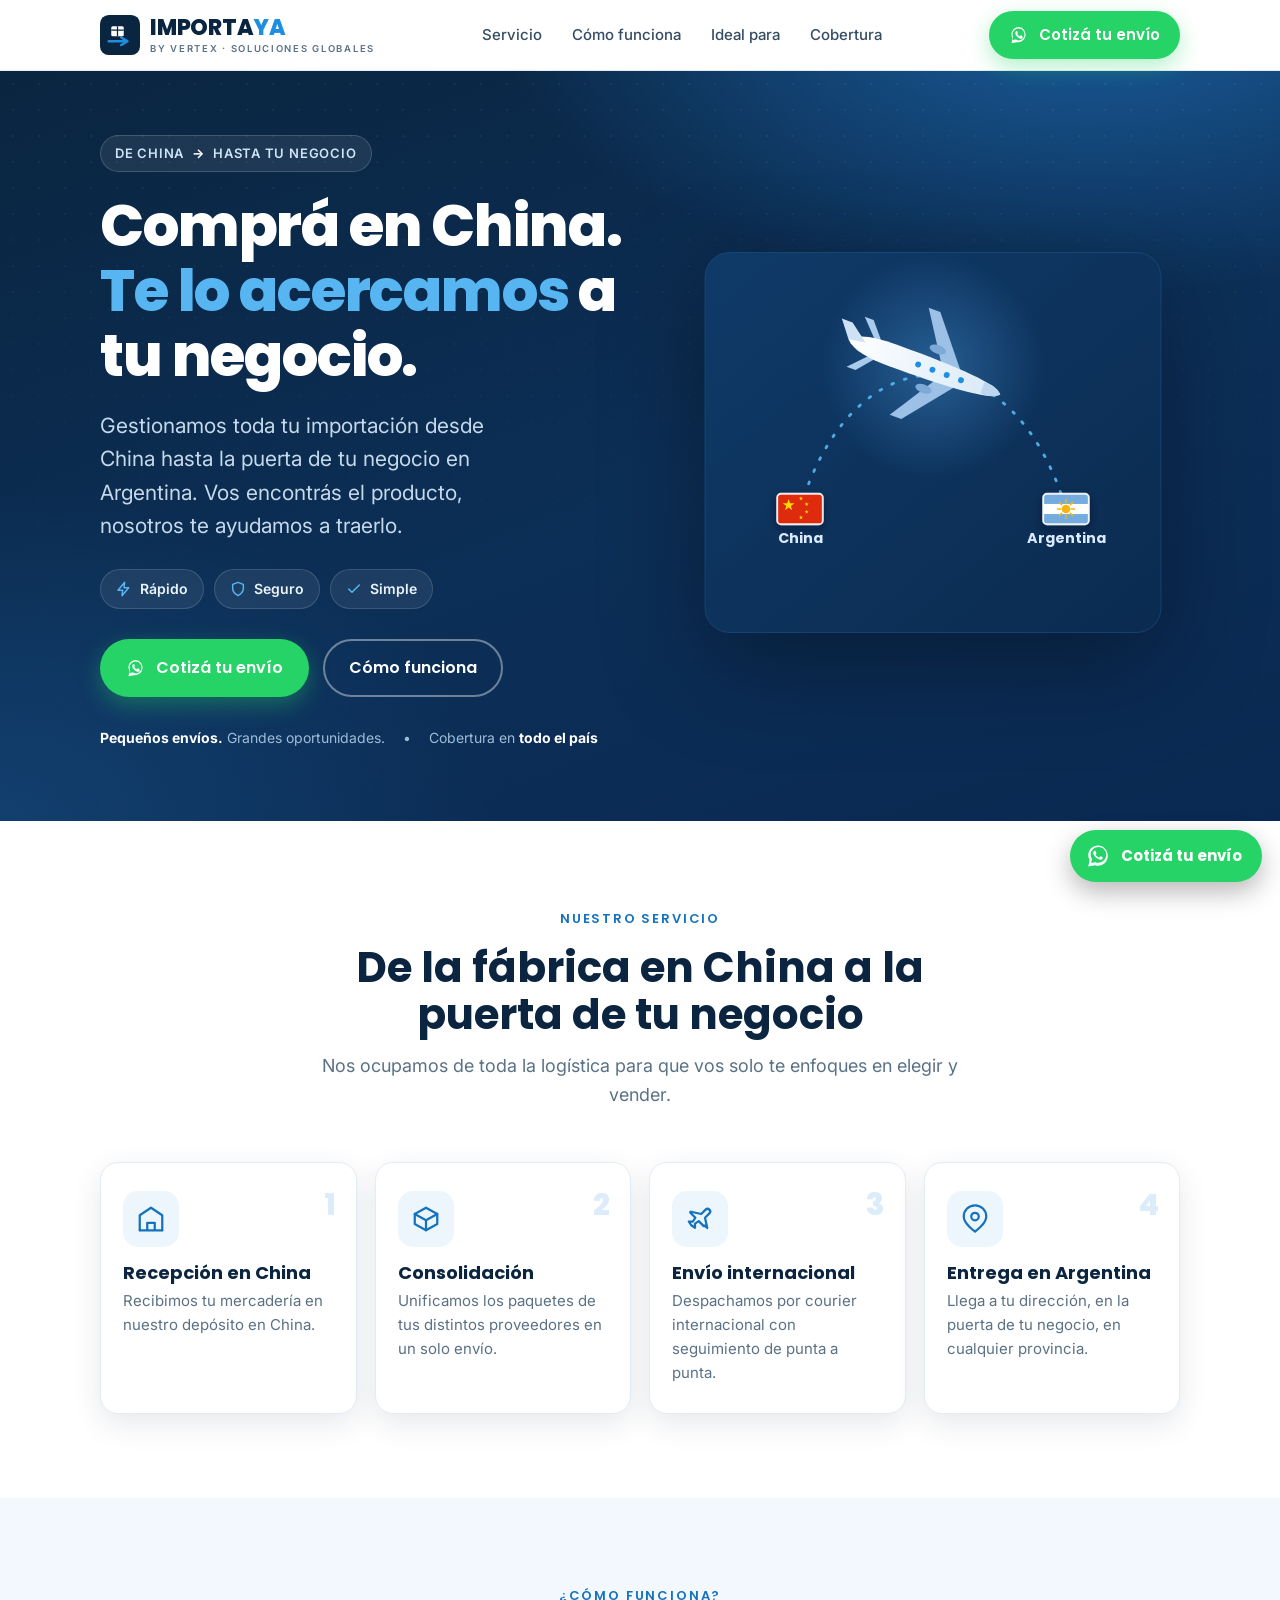
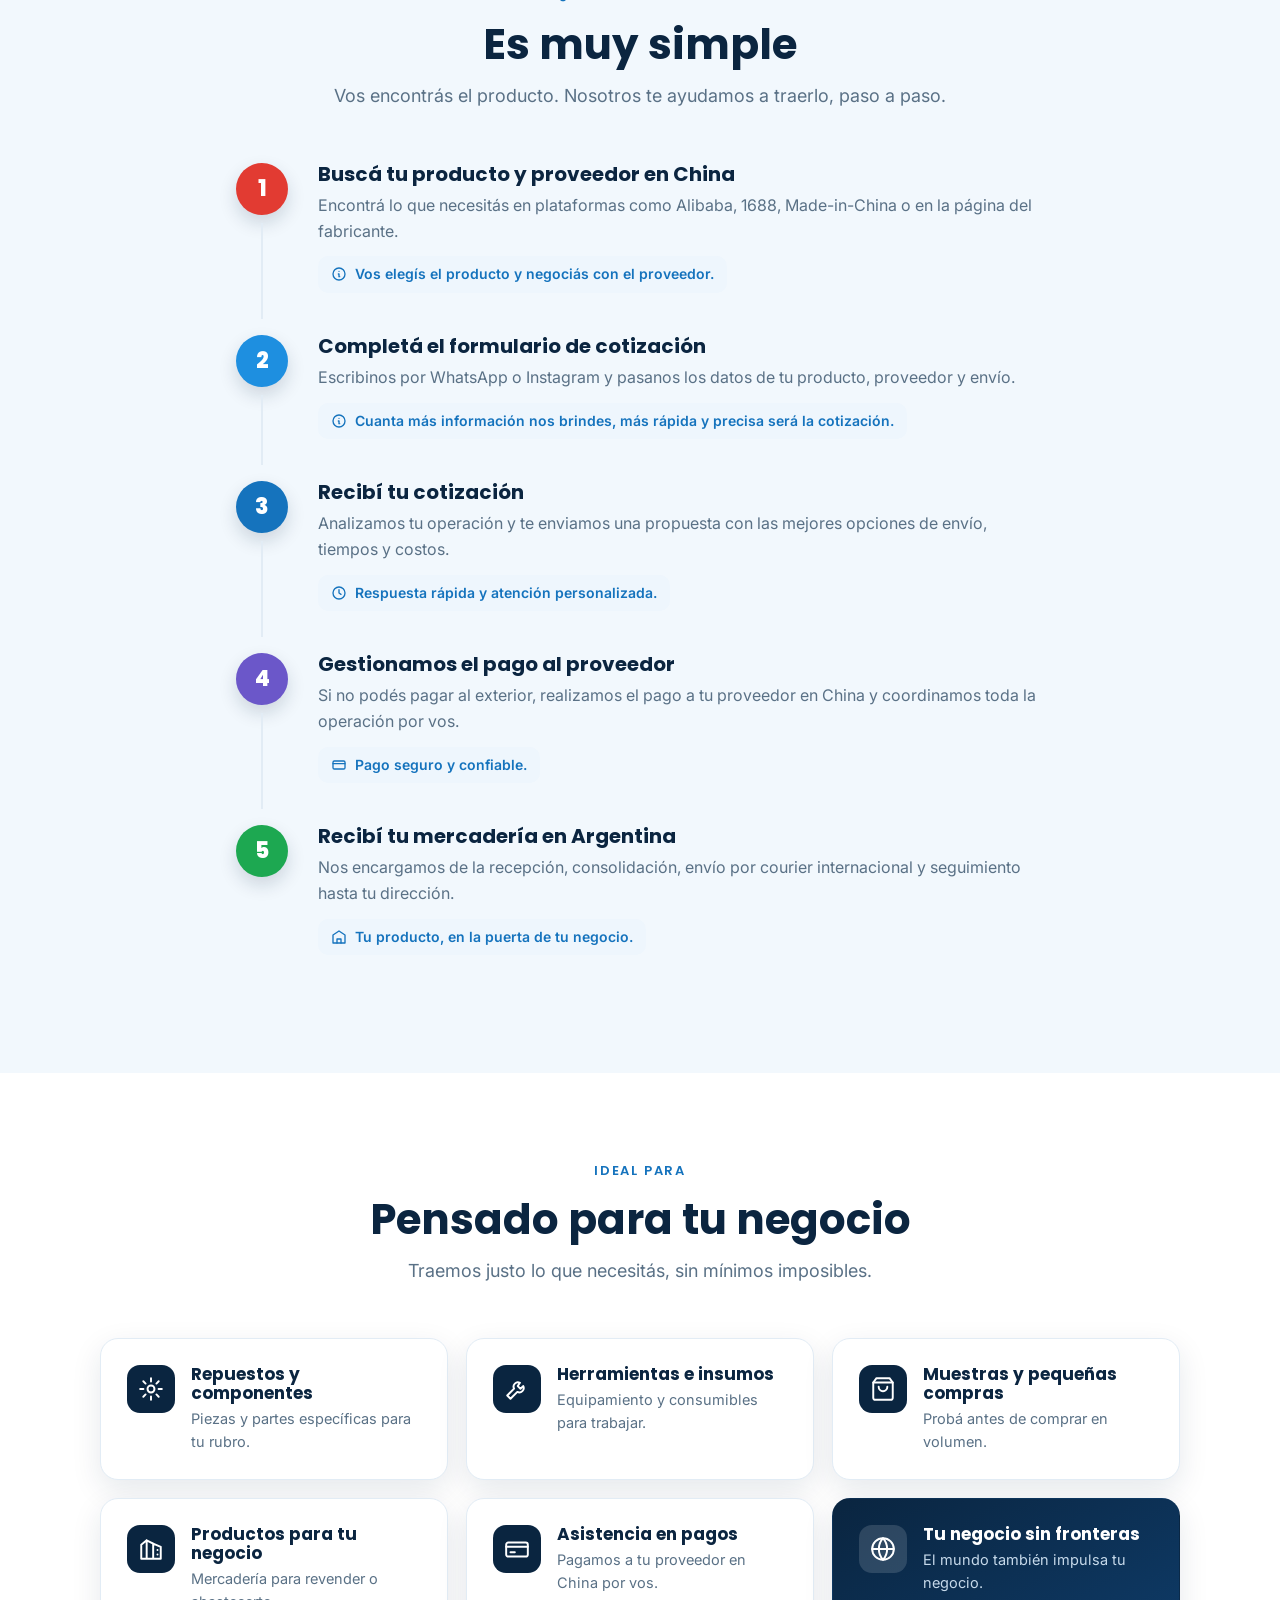
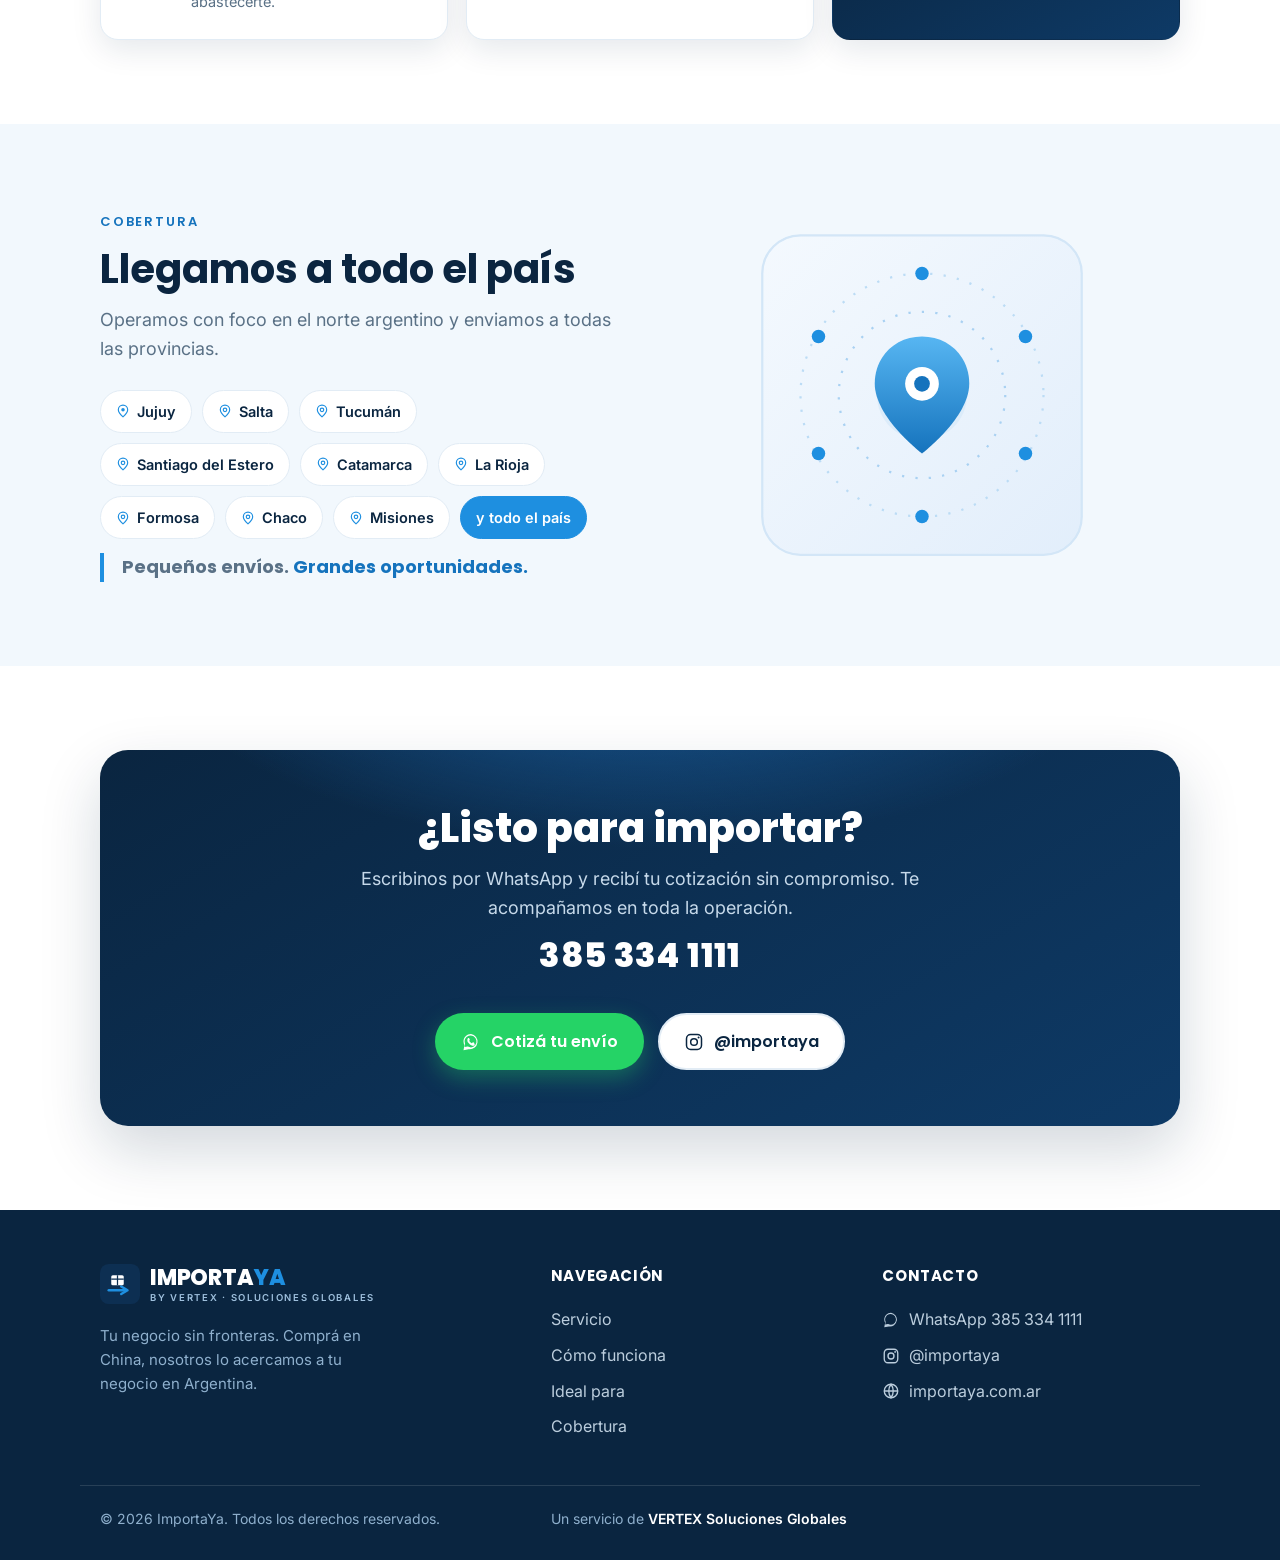
==== index.html @ 871e18c2 "redesign: nueva ilustración del hero (avión + ruta + banderas China/Argentina) Reemplaza los paquete" ====
<!DOCTYPE html>
<html lang="es">
<head>
  <meta charset="UTF-8">
  <meta name="viewport" content="width=device-width, initial-scale=1.0">
  <title>ImportaYa by Vertex — Comprá en China, te lo acercamos a tu negocio</title>
  <meta name="description" content="Importá desde China a Argentina de forma rápida, segura y simple. Recepción, consolidación, envío por courier y entrega en tu puerta. Cotizá tu envío por WhatsApp: 385 334 1111.">
  <meta name="theme-color" content="#0a2540">
  <link rel="canonical" href="https://importaya.com.ar/">

  <meta property="og:type" content="website">
  <meta property="og:title" content="ImportaYa by Vertex — Tu negocio sin fronteras">
  <meta property="og:description" content="Comprá en China, nosotros lo acercamos a tu negocio en Argentina. Rápido, seguro y simple.">
  <meta property="og:url" content="https://importaya.com.ar/">
  <meta property="og:image" content="https://importaya.com.ar/assets/og.svg">
  <meta property="og:locale" content="es_AR">
  <meta name="twitter:card" content="summary_large_image">

  <link rel="icon" type="image/svg+xml" href="assets/favicon.svg">
  <link rel="preconnect" href="https://fonts.googleapis.com">
  <link rel="preconnect" href="https://fonts.gstatic.com" crossorigin>
  <link href="https://fonts.googleapis.com/css2?family=Inter:wght@400;500;600;700&family=Poppins:wght@600;700;800&display=swap" rel="stylesheet">
  <link rel="stylesheet" href="styles.css">
</head>
<body>

  <!-- ===================== HEADER ===================== -->
  <header class="header">
    <div class="container">
      <a class="logo" href="#top" aria-label="ImportaYa por Vertex — inicio">
        <svg class="logo-mark" viewBox="0 0 64 64" aria-hidden="true">
          <rect width="64" height="64" rx="14" fill="#0a2540"/>
          <path d="M14 42 L40 42" stroke="#1e8fe0" stroke-width="4" stroke-linecap="round"/>
          <path d="M34 36 L44 42 L34 48" fill="none" stroke="#1e8fe0" stroke-width="4" stroke-linecap="round" stroke-linejoin="round"/>
          <rect x="18" y="18" width="20" height="16" rx="2.5" fill="#fff"/>
          <path d="M18 24 H38 M28 18 V34" stroke="#0a2540" stroke-width="2"/>
        </svg>
        <span class="logo-text">
          <span class="logo-word"><span class="lw-b">IMPORTA</span><span class="lw-y">YA</span></span>
          <span class="logo-sub">by Vertex · Soluciones Globales</span>
        </span>
      </a>
      <nav class="nav" aria-label="Navegación principal">
        <a href="#servicio">Servicio</a>
        <a href="#como-funciona">Cómo funciona</a>
        <a href="#ideal">Ideal para</a>
        <a href="#cobertura">Cobertura</a>
      </nav>
      <a class="btn btn--wa" href="https://wa.me/5493853341111" target="_blank" rel="noopener">
        <svg viewBox="0 0 32 32" fill="currentColor" aria-hidden="true"><path d="M16 3C9.4 3 4 8.4 4 15c0 2.1.6 4.1 1.6 5.9L4 29l8.2-1.6A12 12 0 1 0 16 3Zm0 21.6c-1.8 0-3.5-.5-5-1.3l-.4-.2-4.9 1 .9-4.8-.2-.4A9.6 9.6 0 1 1 16 24.6Zm5.3-7.2c-.3-.1-1.7-.8-2-.9-.3-.1-.5-.1-.6.1l-.9 1.1c-.2.2-.3.2-.6.1-1.7-.8-2.8-1.5-3.9-3.4-.3-.5.3-.5.8-1.5.1-.2 0-.4 0-.5l-.9-2.2c-.2-.6-.5-.5-.6-.5h-.6c-.2 0-.5.1-.8.4-1 1-1 2.4-1 3.8.1 1.4 1.1 2.8 1.2 3 .1.2 2 3.1 4.9 4.4 2.9 1.2 2.9.8 3.5.8.5-.1 1.7-.7 1.9-1.4.2-.7.2-1.2.2-1.4-.1-.1-.3-.2-.6-.3Z"/></svg>
        <span class="btn-label">Cotizá tu envío</span>
      </a>
    </div>
  </header>

  <main id="top">

    <!-- ===================== HERO ===================== -->
    <section class="hero on-dark">
      <div class="container">
        <div class="hero-copy">
          <span class="hero-badge">De China <b>→</b> hasta tu negocio</span>
          <h1>Comprá en China.<br><span class="accent">Te lo acercamos</span> a tu negocio.</h1>
          <p class="hero-sub">Gestionamos toda tu importación desde China hasta la puerta de tu negocio en Argentina. Vos encontrás el producto, nosotros te ayudamos a traerlo.</p>
          <div class="hero-pills">
            <span class="pill"><svg viewBox="0 0 24 24" fill="none" stroke="currentColor" stroke-width="2.2" stroke-linecap="round" stroke-linejoin="round"><path d="M13 2 3 14h7l-1 8 10-12h-7z"/></svg> Rápido</span>
            <span class="pill"><svg viewBox="0 0 24 24" fill="none" stroke="currentColor" stroke-width="2.2" stroke-linecap="round" stroke-linejoin="round"><path d="M12 2 4 5v6c0 5 3.4 8.5 8 11 4.6-2.5 8-6 8-11V5z"/></svg> Seguro</span>
            <span class="pill"><svg viewBox="0 0 24 24" fill="none" stroke="currentColor" stroke-width="2.2" stroke-linecap="round" stroke-linejoin="round"><path d="M20 6 9 17l-5-5"/></svg> Simple</span>
          </div>
          <div class="hero-cta">
            <a class="btn btn--wa" href="https://wa.me/5493853341111" target="_blank" rel="noopener">
              <svg viewBox="0 0 32 32" fill="currentColor" aria-hidden="true"><path d="M16 3C9.4 3 4 8.4 4 15c0 2.1.6 4.1 1.6 5.9L4 29l8.2-1.6A12 12 0 1 0 16 3Zm0 21.6c-1.8 0-3.5-.5-5-1.3l-.4-.2-4.9 1 .9-4.8-.2-.4A9.6 9.6 0 1 1 16 24.6Zm5.3-7.2c-.3-.1-1.7-.8-2-.9-.3-.1-.5-.1-.6.1l-.9 1.1c-.2.2-.3.2-.6.1-1.7-.8-2.8-1.5-3.9-3.4-.3-.5.3-.5.8-1.5.1-.2 0-.4 0-.5l-.9-2.2c-.2-.6-.5-.5-.6-.5h-.6c-.2 0-.5.1-.8.4-1 1-1 2.4-1 3.8.1 1.4 1.1 2.8 1.2 3 .1.2 2 3.1 4.9 4.4 2.9 1.2 2.9.8 3.5.8.5-.1 1.7-.7 1.9-1.4.2-.7.2-1.2.2-1.4-.1-.1-.3-.2-.6-.3Z"/></svg>
              Cotizá tu envío
            </a>
            <a class="btn btn--ghost" href="#como-funciona">Cómo funciona</a>
          </div>
          <div class="hero-trust">
            <span><b>Pequeños envíos.</b> Grandes oportunidades.</span>
            <span aria-hidden="true">•</span>
            <span>Cobertura en <b>todo el país</b></span>
          </div>
        </div>

        <!-- Hero illustration -->
        <div class="hero-art" aria-hidden="true">
          <svg viewBox="0 0 520 460" xmlns="http://www.w3.org/2000/svg">
            <defs>
              <linearGradient id="panel" x1="0" y1="0" x2="1" y2="1">
                <stop offset="0" stop-color="#0f3a68"/><stop offset="1" stop-color="#0b2b50"/>
              </linearGradient>
              <linearGradient id="plane" x1="0" y1="0" x2="1" y2="0">
                <stop offset="0" stop-color="#ffffff"/><stop offset="1" stop-color="#d7e8f7"/>
              </linearGradient>
              <radialGradient id="glow" cx="50%" cy="50%" r="50%">
                <stop offset="0" stop-color="#3f88c9" stop-opacity=".5"/>
                <stop offset="1" stop-color="#3f88c9" stop-opacity="0"/>
              </radialGradient>
              <filter id="ds" x="-40%" y="-40%" width="180%" height="180%">
                <feDropShadow dx="0" dy="4" stdDeviation="5" flood-color="#04162c" flood-opacity="0.5"/>
              </filter>
              <path id="star" d="M0,-1 L0.225,-0.309 L0.951,-0.309 L0.363,0.118 L0.588,0.809 L0,0.382 L-0.588,0.809 L-0.363,0.118 L-0.951,-0.309 L-0.225,-0.309 Z"/>
            </defs>
            <rect x="20" y="30" width="480" height="400" rx="26" fill="url(#panel)" stroke="#1c568e" stroke-opacity=".6"/>
            <!-- soft glow behind plane -->
            <circle cx="260" cy="150" r="118" fill="url(#glow)"/>
            <!-- route arc -->
            <path d="M120 300 C 176 112, 344 112, 400 300" fill="none" stroke="#57b6f2" stroke-width="3" stroke-dasharray="2 12" stroke-linecap="round" opacity=".9"/>
            <!-- plane (top view airliner) -->
            <g transform="translate(250 150) rotate(20)">
              <!-- main wings (swept back) -->
              <path d="M20 -4 L -16 -60 L -3 -60 L 44 -2 Z" fill="#9cc0e6"/>
              <path d="M20 4 L -16 60 L -3 60 L 44 2 Z" fill="#9cc0e6"/>
              <!-- horizontal stabilizers -->
              <path d="M-52 -3 L -76 -28 L -66 -28 L -44 -2 Z" fill="#a9cbec"/>
              <path d="M-52 3 L -76 28 L -66 28 L -44 2 Z" fill="#a9cbec"/>
              <!-- engines -->
              <ellipse cx="8" cy="-22" rx="9" ry="4.6" fill="#7ea9d6"/>
              <ellipse cx="8" cy="22" rx="9" ry="4.6" fill="#7ea9d6"/>
              <!-- fuselage -->
              <path d="M86 0 C 78 -9, 40 -12, -34 -12 C -58 -12, -76 -9, -84 0 C -76 9, -58 12, -34 12 C 40 12, 78 9, 86 0 Z" fill="url(#plane)"/>
              <!-- vertical tail fin -->
              <path d="M-84 0 L -98 -18 L -86 -18 L -66 -3 Z" fill="#cfe2f4"/>
              <!-- cockpit -->
              <path d="M86 0 C 80 -6, 72 -7, 66 -6 L 66 6 C 72 7, 80 6, 86 0 Z" fill="#bcd6ef"/>
              <!-- windows -->
              <circle cx="42" cy="0" r="3.1" fill="#1e8fe0"/>
              <circle cx="26" cy="0" r="3.1" fill="#1e8fe0"/>
              <circle cx="10" cy="0" r="3.1" fill="#1e8fe0"/>
              <circle cx="-6" cy="0" r="3.1" fill="#1e8fe0"/>
            </g>
            <!-- origin: China flag -->
            <g transform="translate(96 284)" filter="url(#ds)">
              <rect width="48" height="32" rx="4" fill="#de2910"/>
              <g fill="#ffde00">
                <use href="#star" transform="translate(12 12) scale(6.5)"/>
                <use href="#star" transform="translate(25 5) scale(2.3)"/>
                <use href="#star" transform="translate(31 11) scale(2.3)"/>
                <use href="#star" transform="translate(31 19) scale(2.3)"/>
                <use href="#star" transform="translate(25 25) scale(2.3)"/>
              </g>
              <rect width="48" height="32" rx="4" fill="none" stroke="#ffffff" stroke-opacity=".9" stroke-width="2"/>
            </g>
            <text x="120" y="336" fill="#dbeafe" font-family="Poppins,sans-serif" font-size="15" font-weight="700" text-anchor="middle">China</text>
            <!-- destination: Argentina flag -->
            <g transform="translate(376 284)" filter="url(#ds)">
              <clipPath id="argClip"><rect width="48" height="32" rx="4"/></clipPath>
              <g clip-path="url(#argClip)">
                <rect width="48" height="32" fill="#ffffff"/>
                <rect width="48" height="10.7" fill="#74acdf"/>
                <rect y="21.3" width="48" height="10.7" fill="#74acdf"/>
                <g stroke="#f6b40e" stroke-width="1.6" stroke-linecap="round">
                  <line x1="29.5" y1="16" x2="33" y2="16"/>
                  <line x1="18.5" y1="16" x2="15" y2="16"/>
                  <line x1="24" y1="9.5" x2="24" y2="6"/>
                  <line x1="24" y1="22.5" x2="24" y2="26"/>
                  <line x1="28.6" y1="11.4" x2="31.1" y2="8.9"/>
                  <line x1="19.4" y1="20.6" x2="16.9" y2="23.1"/>
                  <line x1="28.6" y1="20.6" x2="31.1" y2="23.1"/>
                  <line x1="19.4" y1="11.4" x2="16.9" y2="8.9"/>
                </g>
                <circle cx="24" cy="16" r="4.6" fill="#f6b40e"/>
              </g>
              <rect width="48" height="32" rx="4" fill="none" stroke="#ffffff" stroke-opacity=".9" stroke-width="2"/>
            </g>
            <text x="400" y="336" fill="#dbeafe" font-family="Poppins,sans-serif" font-size="15" font-weight="700" text-anchor="middle">Argentina</text>
          </svg>
        </div>
      </div>
    </section>

    <!-- ===================== SERVICIO (4 pasos logística) ===================== -->
    <section class="section" id="servicio">
      <div class="container">
        <div class="section-head reveal">
          <span class="eyebrow">Nuestro servicio</span>
          <h2>De la fábrica en China a la puerta de tu negocio</h2>
          <p>Nos ocupamos de toda la logística para que vos solo te enfoques en elegir y vender.</p>
        </div>
        <div class="flow">
          <article class="flow-card reveal">
            <span class="num">1</span>
            <div class="flow-ico"><svg viewBox="0 0 24 24" fill="none" stroke="currentColor" stroke-width="1.8" stroke-linecap="round" stroke-linejoin="round"><path d="M3 21V9l9-6 9 6v12"/><path d="M3 21h18M9 21v-6h6v6"/></svg></div>
            <h3>Recepción en China</h3>
            <p>Recibimos tu mercadería en nuestro depósito en China.</p>
          </article>
          <article class="flow-card reveal">
            <span class="num">2</span>
            <div class="flow-ico"><svg viewBox="0 0 24 24" fill="none" stroke="currentColor" stroke-width="1.8" stroke-linecap="round" stroke-linejoin="round"><path d="M21 16V8l-9-5-9 5v8l9 5 9-5z"/><path d="M3 8l9 5 9-5M12 13v8"/></svg></div>
            <h3>Consolidación</h3>
            <p>Unificamos los paquetes de tus distintos proveedores en un solo envío.</p>
          </article>
          <article class="flow-card reveal">
            <span class="num">3</span>
            <div class="flow-ico"><svg viewBox="0 0 24 24" fill="none" stroke="currentColor" stroke-width="1.8" stroke-linecap="round" stroke-linejoin="round"><path d="M17.8 19.2 16 11l3.5-3.5a2.1 2.1 0 0 0-3-3L13 8 4.8 6.2a.5.5 0 0 0-.5.8l4 4-2 3H3l2 3 3 2v-3.3l3-2 4 4a.5.5 0 0 0 .8-.5z"/></svg></div>
            <h3>Envío internacional</h3>
            <p>Despachamos por courier internacional con seguimiento de punta a punta.</p>
          </article>
          <article class="flow-card reveal">
            <span class="num">4</span>
            <div class="flow-ico"><svg viewBox="0 0 24 24" fill="none" stroke="currentColor" stroke-width="1.8" stroke-linecap="round" stroke-linejoin="round"><path d="M21 10c0 6-9 12-9 12s-9-6-9-12a9 9 0 0 1 18 0z"/><circle cx="12" cy="10" r="3"/></svg></div>
            <h3>Entrega en Argentina</h3>
            <p>Llega a tu dirección, en la puerta de tu negocio, en cualquier provincia.</p>
          </article>
        </div>
      </div>
    </section>

    <!-- ===================== CÓMO FUNCIONA (5 pasos) ===================== -->
    <section class="section section--soft" id="como-funciona">
      <div class="container">
        <div class="section-head reveal">
          <span class="eyebrow">¿Cómo funciona?</span>
          <h2>Es muy simple</h2>
          <p>Vos encontrás el producto. Nosotros te ayudamos a traerlo, paso a paso.</p>
        </div>
        <div class="steps">
          <div class="step reveal">
            <div class="step-rail"><div class="step-num">1</div><div class="step-line"></div></div>
            <div class="step-body">
              <h3>Buscá tu producto y proveedor en China</h3>
              <p>Encontrá lo que necesitás en plataformas como Alibaba, 1688, Made-in-China o en la página del fabricante.</p>
              <span class="step-note"><svg viewBox="0 0 24 24" fill="none" stroke="currentColor" stroke-width="2" stroke-linecap="round" stroke-linejoin="round"><circle cx="12" cy="12" r="9"/><path d="M12 8h.01M11 12h1v4h1"/></svg> Vos elegís el producto y negociás con el proveedor.</span>
            </div>
          </div>
          <div class="step reveal">
            <div class="step-rail"><div class="step-num">2</div><div class="step-line"></div></div>
            <div class="step-body">
              <h3>Completá el formulario de cotización</h3>
              <p>Escribinos por WhatsApp o Instagram y pasanos los datos de tu producto, proveedor y envío.</p>
              <span class="step-note"><svg viewBox="0 0 24 24" fill="none" stroke="currentColor" stroke-width="2" stroke-linecap="round" stroke-linejoin="round"><circle cx="12" cy="12" r="9"/><path d="M12 8h.01M11 12h1v4h1"/></svg> Cuanta más información nos brindes, más rápida y precisa será la cotización.</span>
            </div>
          </div>
          <div class="step reveal">
            <div class="step-rail"><div class="step-num">3</div><div class="step-line"></div></div>
            <div class="step-body">
              <h3>Recibí tu cotización</h3>
              <p>Analizamos tu operación y te enviamos una propuesta con las mejores opciones de envío, tiempos y costos.</p>
              <span class="step-note"><svg viewBox="0 0 24 24" fill="none" stroke="currentColor" stroke-width="2" stroke-linecap="round" stroke-linejoin="round"><circle cx="12" cy="12" r="9"/><path d="M12 7v5l3 2"/></svg> Respuesta rápida y atención personalizada.</span>
            </div>
          </div>
          <div class="step reveal">
            <div class="step-rail"><div class="step-num">4</div><div class="step-line"></div></div>
            <div class="step-body">
              <h3>Gestionamos el pago al proveedor</h3>
              <p>Si no podés pagar al exterior, realizamos el pago a tu proveedor en China y coordinamos toda la operación por vos.</p>
              <span class="step-note"><svg viewBox="0 0 24 24" fill="none" stroke="currentColor" stroke-width="2" stroke-linecap="round" stroke-linejoin="round"><rect x="3" y="6" width="18" height="12" rx="2"/><path d="M3 10h18"/></svg> Pago seguro y confiable.</span>
            </div>
          </div>
          <div class="step reveal">
            <div class="step-rail"><div class="step-num">5</div><div class="step-line"></div></div>
            <div class="step-body">
              <h3>Recibí tu mercadería en Argentina</h3>
              <p>Nos encargamos de la recepción, consolidación, envío por courier internacional y seguimiento hasta tu dirección.</p>
              <span class="step-note"><svg viewBox="0 0 24 24" fill="none" stroke="currentColor" stroke-width="2" stroke-linecap="round" stroke-linejoin="round"><path d="M3 21V9l9-6 9 6v12H3z"/><path d="M9 21v-6h6v6"/></svg> Tu producto, en la puerta de tu negocio.</span>
            </div>
          </div>
        </div>
      </div>
    </section>

    <!-- ===================== IDEAL PARA ===================== -->
    <section class="section" id="ideal">
      <div class="container">
        <div class="section-head reveal">
          <span class="eyebrow">Ideal para</span>
          <h2>Pensado para tu negocio</h2>
          <p>Traemos justo lo que necesitás, sin mínimos imposibles.</p>
        </div>
        <div class="cards">
          <article class="card reveal">
            <div class="card-ico"><svg viewBox="0 0 24 24" fill="none" stroke="currentColor" stroke-width="1.8" stroke-linecap="round" stroke-linejoin="round"><circle cx="12" cy="12" r="3.2"/><path d="M12 2v3M12 19v3M2 12h3M19 12h3M4.9 4.9l2.1 2.1M17 17l2.1 2.1M19.1 4.9 17 7M7 17l-2.1 2.1"/></svg></div>
            <div><h3>Repuestos y componentes</h3><p>Piezas y partes específicas para tu rubro.</p></div>
          </article>
          <article class="card reveal">
            <div class="card-ico"><svg viewBox="0 0 24 24" fill="none" stroke="currentColor" stroke-width="1.8" stroke-linecap="round" stroke-linejoin="round"><path d="M14.7 6.3a4 4 0 0 0-5.4 5.4L3 18l3 3 6.3-6.3a4 4 0 0 0 5.4-5.4l-2.5 2.5-2.5-2.5z"/></svg></div>
            <div><h3>Herramientas e insumos</h3><p>Equipamiento y consumibles para trabajar.</p></div>
          </article>
          <article class="card reveal">
            <div class="card-ico"><svg viewBox="0 0 24 24" fill="none" stroke="currentColor" stroke-width="1.8" stroke-linecap="round" stroke-linejoin="round"><path d="M6 2 3 6v14a2 2 0 0 0 2 2h14a2 2 0 0 0 2-2V6l-3-4z"/><path d="M3 6h18M16 10a4 4 0 0 1-8 0"/></svg></div>
            <div><h3>Muestras y pequeñas compras</h3><p>Probá antes de comprar en volumen.</p></div>
          </article>
          <article class="card reveal">
            <div class="card-ico"><svg viewBox="0 0 24 24" fill="none" stroke="currentColor" stroke-width="1.8" stroke-linecap="round" stroke-linejoin="round"><path d="M3 21V8l5-4v17M8 21V4l6 3v14M14 21V7l7 3v11H3"/><path d="M18 13h.01M18 17h.01"/></svg></div>
            <div><h3>Productos para tu negocio</h3><p>Mercadería para revender o abastecerte.</p></div>
          </article>
          <article class="card reveal">
            <div class="card-ico"><svg viewBox="0 0 24 24" fill="none" stroke="currentColor" stroke-width="1.8" stroke-linecap="round" stroke-linejoin="round"><rect x="2" y="6" width="20" height="13" rx="2"/><path d="M2 10h20M6 15h4"/></svg></div>
            <div><h3>Asistencia en pagos</h3><p>Pagamos a tu proveedor en China por vos.</p></div>
          </article>
          <article class="card reveal" style="background:linear-gradient(150deg,#0a2540,#0e3a66);border-color:transparent;color:#fff;">
            <div class="card-ico" style="background:rgba(255,255,255,.14)"><svg viewBox="0 0 24 24" fill="none" stroke="currentColor" stroke-width="1.8" stroke-linecap="round" stroke-linejoin="round"><path d="M12 2a10 10 0 1 0 0 20 10 10 0 0 0 0-20z"/><path d="M2 12h20M12 2a15 15 0 0 1 0 20 15 15 0 0 1 0-20z"/></svg></div>
            <div><h3 style="color:#fff">Tu negocio sin fronteras</h3><p style="color:#c6d9ea">El mundo también impulsa tu negocio.</p></div>
          </article>
        </div>
      </div>
    </section>

    <!-- ===================== COBERTURA ===================== -->
    <section class="section section--soft" id="cobertura">
      <div class="container">
        <div class="coverage">
          <div class="reveal">
            <span class="eyebrow">Cobertura</span>
            <h2>Llegamos a todo el país</h2>
            <p>Operamos con foco en el norte argentino y enviamos a todas las provincias.</p>
            <div class="provinces">
              <span class="prov"><svg viewBox="0 0 24 24" fill="currentColor"><circle cx="12" cy="10" r="3"/><path d="M12 2a8 8 0 0 0-8 8c0 5 8 12 8 12s8-7 8-12a8 8 0 0 0-8-8z" fill="none" stroke="currentColor" stroke-width="2"/></svg> Jujuy</span>
              <span class="prov"><svg viewBox="0 0 24 24" fill="none" stroke="currentColor" stroke-width="2"><path d="M12 2a8 8 0 0 0-8 8c0 5 8 12 8 12s8-7 8-12a8 8 0 0 0-8-8z"/><circle cx="12" cy="10" r="3"/></svg> Salta</span>
              <span class="prov"><svg viewBox="0 0 24 24" fill="none" stroke="currentColor" stroke-width="2"><path d="M12 2a8 8 0 0 0-8 8c0 5 8 12 8 12s8-7 8-12a8 8 0 0 0-8-8z"/><circle cx="12" cy="10" r="3"/></svg> Tucumán</span>
              <span class="prov"><svg viewBox="0 0 24 24" fill="none" stroke="currentColor" stroke-width="2"><path d="M12 2a8 8 0 0 0-8 8c0 5 8 12 8 12s8-7 8-12a8 8 0 0 0-8-8z"/><circle cx="12" cy="10" r="3"/></svg> Santiago del Estero</span>
              <span class="prov"><svg viewBox="0 0 24 24" fill="none" stroke="currentColor" stroke-width="2"><path d="M12 2a8 8 0 0 0-8 8c0 5 8 12 8 12s8-7 8-12a8 8 0 0 0-8-8z"/><circle cx="12" cy="10" r="3"/></svg> Catamarca</span>
              <span class="prov"><svg viewBox="0 0 24 24" fill="none" stroke="currentColor" stroke-width="2"><path d="M12 2a8 8 0 0 0-8 8c0 5 8 12 8 12s8-7 8-12a8 8 0 0 0-8-8z"/><circle cx="12" cy="10" r="3"/></svg> La Rioja</span>
              <span class="prov"><svg viewBox="0 0 24 24" fill="none" stroke="currentColor" stroke-width="2"><path d="M12 2a8 8 0 0 0-8 8c0 5 8 12 8 12s8-7 8-12a8 8 0 0 0-8-8z"/><circle cx="12" cy="10" r="3"/></svg> Formosa</span>
              <span class="prov"><svg viewBox="0 0 24 24" fill="none" stroke="currentColor" stroke-width="2"><path d="M12 2a8 8 0 0 0-8 8c0 5 8 12 8 12s8-7 8-12a8 8 0 0 0-8-8z"/><circle cx="12" cy="10" r="3"/></svg> Chaco</span>
              <span class="prov"><svg viewBox="0 0 24 24" fill="none" stroke="currentColor" stroke-width="2"><path d="M12 2a8 8 0 0 0-8 8c0 5 8 12 8 12s8-7 8-12a8 8 0 0 0-8-8z"/><circle cx="12" cy="10" r="3"/></svg> Misiones</span>
              <span class="prov" style="background:var(--blue);color:#fff;border-color:var(--blue)">y todo el país</span>
            </div>
            <p class="coverage-quote">Pequeños envíos. <span>Grandes oportunidades.</span></p>
          </div>
          <div class="map-wrap reveal" aria-hidden="true">
            <svg viewBox="0 0 320 320" xmlns="http://www.w3.org/2000/svg">
              <defs>
                <linearGradient id="cov" x1="0" y1="0" x2="1" y2="1"><stop offset="0" stop-color="#f4f9fe"/><stop offset="1" stop-color="#e2eefb"/></linearGradient>
                <linearGradient id="pin" x1="0" y1="0" x2="0" y2="1"><stop offset="0" stop-color="#57b6f2"/><stop offset="1" stop-color="#1573bd"/></linearGradient>
              </defs>
              <rect x="18" y="18" width="284" height="284" rx="34" fill="url(#cov)" stroke="#d3e6f7" stroke-width="2"/>
              <circle cx="160" cy="160" r="108" fill="none" stroke="#bcdcf5" stroke-width="2" stroke-dasharray="2 10"/>
              <circle cx="160" cy="160" r="74" fill="none" stroke="#a9d1f2" stroke-width="2" stroke-dasharray="2 10"/>
              <circle cx="160" cy="160" r="40" fill="#dcecfa"/>
              <!-- small province dots around -->
              <circle cx="160" cy="52" r="6" fill="#1e8fe0"/>
              <circle cx="252" cy="108" r="6" fill="#1e8fe0"/>
              <circle cx="252" cy="212" r="6" fill="#1e8fe0"/>
              <circle cx="160" cy="268" r="6" fill="#1e8fe0"/>
              <circle cx="68" cy="212" r="6" fill="#1e8fe0"/>
              <circle cx="68" cy="108" r="6" fill="#1e8fe0"/>
              <!-- central pin -->
              <path d="M160 108 c -24 0 -42 18 -42 42 c 0 30 42 62 42 62 s 42 -32 42 -62 c 0 -24 -18 -42 -42 -42 z" fill="url(#pin)"/>
              <circle cx="160" cy="150" r="15" fill="#fff"/>
              <circle cx="160" cy="150" r="7" fill="#1573bd"/>
            </svg>
          </div>
        </div>
      </div>
    </section>

    <!-- ===================== CTA ===================== -->
    <section class="section">
      <div class="container">
        <div class="cta reveal">
          <h2>¿Listo para importar?</h2>
          <p>Escribinos por WhatsApp y recibí tu cotización sin compromiso. Te acompañamos en toda la operación.</p>
          <div class="cta-phone"><a href="https://wa.me/5493853341111">385 334 1111</a></div>
          <div class="cta-actions">
            <a class="btn btn--wa" href="https://wa.me/5493853341111" target="_blank" rel="noopener">
              <svg viewBox="0 0 32 32" fill="currentColor" aria-hidden="true"><path d="M16 3C9.4 3 4 8.4 4 15c0 2.1.6 4.1 1.6 5.9L4 29l8.2-1.6A12 12 0 1 0 16 3Zm0 21.6c-1.8 0-3.5-.5-5-1.3l-.4-.2-4.9 1 .9-4.8-.2-.4A9.6 9.6 0 1 1 16 24.6Zm5.3-7.2c-.3-.1-1.7-.8-2-.9-.3-.1-.5-.1-.6.1l-.9 1.1c-.2.2-.3.2-.6.1-1.7-.8-2.8-1.5-3.9-3.4-.3-.5.3-.5.8-1.5.1-.2 0-.4 0-.5l-.9-2.2c-.2-.6-.5-.5-.6-.5h-.6c-.2 0-.5.1-.8.4-1 1-1 2.4-1 3.8.1 1.4 1.1 2.8 1.2 3 .1.2 2 3.1 4.9 4.4 2.9 1.2 2.9.8 3.5.8.5-.1 1.7-.7 1.9-1.4.2-.7.2-1.2.2-1.4-.1-.1-.3-.2-.6-.3Z"/></svg>
              Cotizá tu envío
            </a>
            <a class="btn btn--outline" href="https://instagram.com/importaya" target="_blank" rel="noopener">
              <svg viewBox="0 0 24 24" fill="none" stroke="currentColor" stroke-width="1.8"><rect x="3" y="3" width="18" height="18" rx="5"/><circle cx="12" cy="12" r="4"/><circle cx="17.5" cy="6.5" r="1.2" fill="currentColor" stroke="none"/></svg>
              @importaya
            </a>
          </div>
        </div>
      </div>
    </section>
  </main>

  <!-- ===================== FOOTER ===================== -->
  <footer class="footer">
    <div class="container">
      <div>
        <div class="logo on-dark">
          <svg class="logo-mark" viewBox="0 0 64 64" aria-hidden="true">
            <rect width="64" height="64" rx="14" fill="#0d2f52"/>
            <path d="M14 42 L40 42" stroke="#1e8fe0" stroke-width="4" stroke-linecap="round"/>
            <path d="M34 36 L44 42 L34 48" fill="none" stroke="#1e8fe0" stroke-width="4" stroke-linecap="round" stroke-linejoin="round"/>
            <rect x="18" y="18" width="20" height="16" rx="2.5" fill="#fff"/>
            <path d="M18 24 H38 M28 18 V34" stroke="#0d2f52" stroke-width="2"/>
          </svg>
          <span class="logo-text">
            <span class="logo-word"><span class="lw-b">IMPORTA</span><span class="lw-y">YA</span></span>
            <span class="logo-sub">by Vertex · Soluciones Globales</span>
          </span>
        </div>
        <p class="footer-tag">Tu negocio sin fronteras. Comprá en China, nosotros lo acercamos a tu negocio en Argentina.</p>
      </div>
      <div>
        <h4>Navegación</h4>
        <a href="#servicio">Servicio</a><br>
        <a href="#como-funciona">Cómo funciona</a><br>
        <a href="#ideal">Ideal para</a><br>
        <a href="#cobertura">Cobertura</a>
      </div>
      <div>
        <h4>Contacto</h4>
        <a href="https://wa.me/5493853341111" target="_blank" rel="noopener">
          <svg viewBox="0 0 32 32" fill="currentColor" aria-hidden="true"><path d="M16 3C9.4 3 4 8.4 4 15c0 2.1.6 4.1 1.6 5.9L4 29l8.2-1.6A12 12 0 1 0 16 3Zm0 21.6c-1.8 0-3.5-.5-5-1.3l-.4-.2-4.9 1 .9-4.8-.2-.4A9.6 9.6 0 1 1 16 24.6Z"/></svg>
          WhatsApp 385 334 1111
        </a><br>
        <a href="https://instagram.com/importaya" target="_blank" rel="noopener">
          <svg viewBox="0 0 24 24" fill="none" stroke="currentColor" stroke-width="1.8"><rect x="3" y="3" width="18" height="18" rx="5"/><circle cx="12" cy="12" r="4"/><circle cx="17.5" cy="6.5" r="1.2" fill="currentColor" stroke="none"/></svg>
          @importaya
        </a><br>
        <a href="https://importaya.com.ar">
          <svg viewBox="0 0 24 24" fill="none" stroke="currentColor" stroke-width="1.8"><circle cx="12" cy="12" r="9"/><path d="M3 12h18M12 3a15 15 0 0 1 0 18 15 15 0 0 1 0-18z"/></svg>
          importaya.com.ar
        </a>
      </div>
    </div>
    <div class="container footer-bottom">
      <span>© <span id="year">2026</span> ImportaYa. Todos los derechos reservados.</span>
      <span>Un servicio de <span class="brand-v">VERTEX Soluciones Globales</span></span>
    </div>
  </footer>

  <!-- Floating WhatsApp -->
  <a class="wa-fab" href="https://wa.me/5493853341111" target="_blank" rel="noopener" aria-label="Cotizá tu envío por WhatsApp: 385 334 1111">
    <svg viewBox="0 0 32 32" fill="currentColor" aria-hidden="true"><path d="M16.02 3C9.4 3 4.03 8.37 4.03 14.99c0 2.1.55 4.15 1.6 5.96L4 29l8.24-1.6a11.9 11.9 0 0 0 3.78.62h.01c6.62 0 11.99-5.37 11.99-11.99C28.02 8.37 22.64 3 16.02 3Zm0 21.6h-.01c-1.16 0-2.3-.31-3.29-.9l-.24-.14-4.89.95.98-4.77-.15-.25a9.6 9.6 0 0 1-1.47-5.12c0-5.3 4.32-9.6 9.63-9.6 2.57 0 4.98 1 6.8 2.82a9.55 9.55 0 0 1 2.82 6.79c0 5.3-4.32 9.61-9.61 9.61Zm5.28-7.2c-.29-.14-1.71-.84-1.98-.94-.27-.1-.46-.14-.65.15-.19.29-.75.94-.92 1.13-.17.19-.34.22-.63.07-.29-.14-1.22-.45-2.33-1.44-.86-.77-1.44-1.72-1.61-2.01-.17-.29-.02-.45.13-.59.13-.13.29-.34.43-.51.14-.17.19-.29.29-.48.1-.19.05-.36-.02-.51-.07-.14-.65-1.57-.89-2.15-.24-.57-.48-.49-.65-.5l-.56-.01c-.19 0-.51.07-.77.36-.27.29-1.01.99-1.01 2.42 0 1.43 1.04 2.81 1.18 3 .14.19 2.04 3.12 4.95 4.38.69.3 1.23.48 1.65.61.69.22 1.32.19 1.82.12.56-.08 1.71-.7 1.95-1.37.24-.67.24-1.25.17-1.37-.07-.12-.26-.19-.55-.34Z"/></svg>
    <span class="wa-label">Cotizá tu envío</span>
  </a>

  <script>
    document.getElementById('year').textContent = new Date().getFullYear();
    // Reveal on scroll
    const io = new IntersectionObserver((entries) => {
      entries.forEach(e => { if (e.isIntersecting) { e.target.classList.add('in'); io.unobserve(e.target); } });
    }, { threshold: 0.12 });
    document.querySelectorAll('.reveal').forEach(el => io.observe(el));
  </script>
</body>
</html>
---- styles.css ----
/* ImportaYa by Vertex — landing styles */

:root {
  --navy: #0a2540;
  --navy-2: #0d2f52;
  --navy-3: #10386180;
  --blue: #1e8fe0;
  --blue-600: #1573bd;
  --blue-050: #eef6fd;
  --blue-100: #dcecfa;
  --red: #e23b32;
  --green: #25d366;
  --green-600: #1da851;
  --ink: #0b2540;
  --muted: #5a7186;
  --bg: #ffffff;
  --bg-soft: #f2f8fd;
  --line: #e2ecf5;
  --shadow: 0 10px 30px rgba(10, 37, 64, .10);
  --shadow-lg: 0 24px 60px rgba(10, 37, 64, .18);
  --radius: 18px;
  --maxw: 1120px;
  --font: "Inter", -apple-system, BlinkMacSystemFont, "Segoe UI", Roboto, Helvetica, Arial, sans-serif;
  --font-head: "Poppins", var(--font);
}

* { box-sizing: border-box; }
html { scroll-behavior: smooth; }
body {
  margin: 0;
  font-family: var(--font);
  color: var(--ink);
  background: var(--bg);
  line-height: 1.6;
  -webkit-font-smoothing: antialiased;
  overflow-x: hidden;
}
h1, h2, h3, .logo-word { font-family: var(--font-head); line-height: 1.12; margin: 0; }
p { margin: 0; }
a { color: inherit; text-decoration: none; }
img, svg { display: block; max-width: 100%; }

.container { width: 100%; max-width: var(--maxw); margin: 0 auto; padding: 0 20px; }
.section { padding: 84px 0; }
.section--soft { background: var(--bg-soft); }
.eyebrow {
  display: inline-block; font-family: var(--font-head); font-weight: 600;
  font-size: 13px; letter-spacing: .14em; text-transform: uppercase;
  color: var(--blue-600); margin-bottom: 14px;
}
.section-head { max-width: 680px; margin: 0 auto 52px; text-align: center; }
.section-head h2 { font-size: clamp(28px, 4vw, 42px); font-weight: 700; }
.section-head p { color: var(--muted); font-size: 18px; margin-top: 14px; }

/* ---------- Buttons ---------- */
.btn {
  display: inline-flex; align-items: center; gap: 10px; justify-content: center;
  font-family: var(--font-head); font-weight: 600; font-size: 16px;
  padding: 14px 24px; border-radius: 999px; border: 2px solid transparent;
  cursor: pointer; transition: transform .12s ease, box-shadow .12s ease, background .12s ease, color .12s ease;
  white-space: nowrap;
}
.btn svg { width: 20px; height: 20px; flex: 0 0 auto; }
.btn--wa { background: var(--green); color: #fff; box-shadow: 0 8px 22px rgba(37, 211, 102, .35); }
.btn--wa:hover { background: var(--green-600); transform: translateY(-2px); }
.btn--primary { background: var(--blue); color: #fff; box-shadow: 0 8px 22px rgba(30, 143, 224, .32); }
.btn--primary:hover { background: var(--blue-600); transform: translateY(-2px); }
.btn--ghost { background: transparent; color: #fff; border-color: rgba(255,255,255,.4); }
.btn--ghost:hover { background: rgba(255,255,255,.1); border-color: #fff; }
.btn--outline { background: #fff; color: var(--navy); border-color: var(--line); }
.btn--outline:hover { border-color: var(--blue); color: var(--blue-600); transform: translateY(-2px); }

/* ---------- Logo ---------- */
.logo { display: inline-flex; align-items: center; gap: 10px; }
.logo-mark { width: 40px; height: 40px; flex: 0 0 auto; }
.logo-text { display: flex; flex-direction: column; line-height: 1; }
.logo-word { font-weight: 800; font-size: 22px; letter-spacing: -.01em; }
.logo-word .lw-b { color: var(--navy); }
.logo-word .lw-y { color: var(--blue); }
.logo-sub { font-size: 9.5px; letter-spacing: .18em; text-transform: uppercase; color: var(--muted); font-weight: 600; margin-top: 3px; }
.on-dark .logo-word .lw-b { color: #fff; }
.on-dark .logo-sub { color: #9fc0dd; }

/* ---------- Header ---------- */
.header {
  position: sticky; top: 0; z-index: 40;
  background: rgba(255,255,255,.85); backdrop-filter: saturate(160%) blur(10px);
  border-bottom: 1px solid var(--line);
}
.header .container { display: flex; align-items: center; justify-content: space-between; height: 70px; }
.nav { display: flex; align-items: center; gap: 30px; }
.nav a { font-size: 15px; font-weight: 500; color: var(--navy); opacity: .82; }
.nav a:hover { opacity: 1; color: var(--blue-600); }
.header .btn { padding: 10px 18px; font-size: 15px; }
.nav-toggle { display: none; }

/* ---------- Hero ---------- */
.hero {
  position: relative; color: #fff; overflow: hidden;
  background:
    radial-gradient(1000px 500px at 85% -10%, #1a5fa0 0%, transparent 60%),
    radial-gradient(900px 600px at 0% 100%, #123f6e 0%, transparent 55%),
    linear-gradient(160deg, #0a2540 0%, #0c2f57 55%, #0a2952 100%);
}
.hero::after {
  content: ""; position: absolute; inset: 0; pointer-events: none;
  background-image: radial-gradient(rgba(255,255,255,.06) 1px, transparent 1px);
  background-size: 26px 26px; mask-image: linear-gradient(180deg, #000, transparent 75%);
}
.hero .container { position: relative; z-index: 2; display: grid; grid-template-columns: 1.05fr .95fr; gap: 40px; align-items: center; padding-top: 64px; padding-bottom: 72px; }
.hero-badge {
  display: inline-flex; align-items: center; gap: 8px; font-size: 13px; font-weight: 600;
  letter-spacing: .06em; text-transform: uppercase; color: #cfe4f6;
  background: rgba(255,255,255,.08); border: 1px solid rgba(255,255,255,.16);
  padding: 7px 14px; border-radius: 999px; margin-bottom: 22px;
}
.hero-badge b { color: #fff; }
.hero h1 { font-size: clamp(34px, 5.2vw, 58px); font-weight: 800; letter-spacing: -.02em; }
.hero h1 .accent { color: #57b6f2; }
.hero-sub { font-size: clamp(17px, 2vw, 21px); color: #c6d9ea; margin-top: 20px; max-width: 30ch; }
.hero-pills { display: flex; gap: 10px; margin: 26px 0 30px; flex-wrap: wrap; }
.pill {
  display: inline-flex; align-items: center; gap: 8px; font-weight: 600; font-size: 14px;
  color: #eaf4fd; background: rgba(255,255,255,.07); border: 1px solid rgba(255,255,255,.14);
  padding: 8px 15px; border-radius: 999px;
}
.pill svg { width: 16px; height: 16px; color: #57b6f2; }
.hero-cta { display: flex; gap: 14px; flex-wrap: wrap; }
.hero-trust { display: flex; align-items: center; gap: 18px; margin-top: 30px; color: #9fbdd8; font-size: 14px; flex-wrap: wrap; }
.hero-trust b { color: #fff; }

/* Hero illustration */
.hero-art { position: relative; }
.hero-art svg { width: 100%; height: auto; filter: drop-shadow(0 30px 50px rgba(0,0,0,.35)); }

/* ---------- Service steps (logistics 4) ---------- */
.flow { display: grid; grid-template-columns: repeat(4, 1fr); gap: 18px; }
.flow-card {
  position: relative; background: #fff; border: 1px solid var(--line); border-radius: var(--radius);
  padding: 28px 22px; box-shadow: var(--shadow); text-align: left;
}
.flow-ico {
  width: 56px; height: 56px; border-radius: 15px; display: grid; place-items: center;
  background: var(--blue-050); color: var(--blue-600); margin-bottom: 16px;
}
.flow-ico svg { width: 30px; height: 30px; }
.flow-card h3 { font-size: 18px; font-weight: 700; margin-bottom: 6px; }
.flow-card p { color: var(--muted); font-size: 15px; }
.flow-card .num { position: absolute; top: 18px; right: 20px; font-family: var(--font-head); font-weight: 800; font-size: 30px; color: var(--blue-100); }
.flow-arrow { display: none; }

/* ---------- How it works (5 steps) ---------- */
.steps { max-width: 820px; margin: 0 auto; display: flex; flex-direction: column; gap: 8px; }
.step { display: grid; grid-template-columns: 64px 1fr; gap: 24px; }
.step-rail { display: flex; flex-direction: column; align-items: center; }
.step-num {
  width: 52px; height: 52px; border-radius: 50%; display: grid; place-items: center;
  font-family: var(--font-head); font-weight: 800; font-size: 22px; color: #fff; flex: 0 0 auto;
  box-shadow: 0 8px 18px rgba(10,37,64,.16);
}
.step:nth-child(1) .step-num { background: var(--red); }
.step:nth-child(2) .step-num { background: var(--blue); }
.step:nth-child(3) .step-num { background: var(--blue-600); }
.step:nth-child(4) .step-num { background: #6b57c9; }
.step:nth-child(5) .step-num { background: var(--green-600); }
.step-line { width: 2px; flex: 1; background: linear-gradient(var(--line), var(--line)); margin: 8px 0; }
.step:last-child .step-line { display: none; }
.step-body { padding-bottom: 34px; }
.step-body h3 { font-size: 20px; font-weight: 700; margin-bottom: 8px; }
.step-body p { color: var(--muted); font-size: 16px; }
.step-note {
  display: inline-flex; align-items: center; gap: 8px; margin-top: 12px;
  font-size: 14px; font-weight: 600; color: var(--blue-600);
  background: var(--blue-050); padding: 7px 13px; border-radius: 10px;
}
.step-note svg { width: 16px; height: 16px; }

/* ---------- Ideal para ---------- */
.cards { display: grid; grid-template-columns: repeat(3, 1fr); gap: 18px; }
.card {
  background: #fff; border: 1px solid var(--line); border-radius: var(--radius); padding: 26px;
  display: flex; align-items: flex-start; gap: 16px; box-shadow: var(--shadow);
  transition: transform .14s ease, box-shadow .14s ease, border-color .14s ease;
}
.card:hover { transform: translateY(-4px); box-shadow: var(--shadow-lg); border-color: var(--blue-100); }
.card-ico { width: 48px; height: 48px; border-radius: 13px; display: grid; place-items: center; background: var(--navy); color: #fff; flex: 0 0 auto; }
.card-ico svg { width: 26px; height: 26px; }
.card h3 { font-size: 17px; font-weight: 700; }
.card p { color: var(--muted); font-size: 14.5px; margin-top: 4px; }

/* ---------- Cobertura ---------- */
.coverage { display: grid; grid-template-columns: 1fr 1fr; gap: 48px; align-items: center; }
.coverage h2 { font-size: clamp(28px, 4vw, 40px); font-weight: 700; }
.coverage p { color: var(--muted); font-size: 18px; margin-top: 14px; }
.provinces { display: flex; flex-wrap: wrap; gap: 10px; margin-top: 26px; }
.prov {
  display: inline-flex; align-items: center; gap: 7px; font-weight: 600; font-size: 14.5px;
  background: #fff; border: 1px solid var(--line); padding: 9px 15px; border-radius: 999px; color: var(--navy);
}
.prov svg { width: 14px; height: 14px; color: var(--blue); }
.coverage-quote {
  font-family: var(--font-head); font-weight: 700; font-size: 22px; color: var(--navy);
  margin-top: 30px; padding-left: 18px; border-left: 4px solid var(--blue);
}
.coverage-quote span { color: var(--blue-600); }
.map-wrap { display: grid; place-items: center; }
.map-wrap svg { width: 100%; max-width: 360px; height: auto; }

/* ---------- CTA band ---------- */
.cta {
  color: #fff; text-align: center; border-radius: 28px; padding: 56px 28px; position: relative; overflow: hidden;
  background: radial-gradient(700px 300px at 50% -30%, #1a5fa0, transparent 70%), linear-gradient(150deg, #0a2540, #0e3a66);
  box-shadow: var(--shadow-lg);
}
.cta h2 { font-size: clamp(26px, 4vw, 40px); font-weight: 800; }
.cta p { color: #c6d9ea; font-size: 18px; margin: 14px auto 0; max-width: 52ch; }
.cta-actions { display: flex; gap: 14px; justify-content: center; flex-wrap: wrap; margin-top: 30px; }
.cta-phone { font-family: var(--font-head); font-weight: 800; font-size: clamp(24px, 4vw, 34px); margin-top: 6px; letter-spacing: .01em; }
.cta-phone a { color: #fff; }

/* ---------- Footer ---------- */
.footer { background: var(--navy); color: #cfe0ee; padding: 54px 0 30px; }
.footer .container { display: grid; grid-template-columns: 1.4fr 1fr 1fr; gap: 34px; }
.footer h4 { font-family: var(--font-head); color: #fff; font-size: 15px; letter-spacing: .04em; text-transform: uppercase; margin: 0 0 14px; }
.footer a { display: inline-flex; align-items: center; gap: 9px; color: #cfe0ee; padding: 5px 0; opacity: .9; }
.footer a:hover { opacity: 1; color: #fff; }
.footer a svg { width: 18px; height: 18px; }
.footer-tag { color: #8fb0cd; font-size: 15px; margin-top: 12px; max-width: 30ch; }
.footer-bottom { border-top: 1px solid rgba(255,255,255,.12); margin-top: 40px; padding-top: 22px; display: flex; justify-content: space-between; gap: 12px; flex-wrap: wrap; color: #8fb0cd; font-size: 14px; }
.footer-bottom .brand-v { color: #fff; font-weight: 600; }

/* ---------- Floating WhatsApp ---------- */
.wa-fab {
  position: fixed; right: max(18px, env(safe-area-inset-right)); bottom: max(18px, env(safe-area-inset-bottom));
  z-index: 50; display: inline-flex; align-items: center; gap: 10px;
  padding: 13px 20px 13px 15px; background: var(--green); color: #fff; font-family: var(--font-head);
  font-weight: 700; font-size: 15px; border-radius: 999px; box-shadow: 0 10px 26px rgba(0,0,0,.28);
  transition: transform .12s ease, background .12s ease;
}
.wa-fab:hover { background: var(--green-600); transform: translateY(-2px); }
.wa-fab svg { width: 26px; height: 26px; }

/* ---------- Reveal on scroll ---------- */
.reveal { opacity: 0; transform: translateY(18px); transition: opacity .6s ease, transform .6s ease; }
.reveal.in { opacity: 1; transform: none; }
@media (prefers-reduced-motion: reduce) { .reveal { opacity: 1; transform: none; transition: none; } html { scroll-behavior: auto; } }

/* ---------- Responsive ---------- */
@media (max-width: 940px) {
  .hero .container { grid-template-columns: 1fr; padding-top: 40px; }
  .hero-art { order: -1; max-width: 460px; margin: 0 auto; }
  .flow { grid-template-columns: repeat(2, 1fr); }
  .cards { grid-template-columns: repeat(2, 1fr); }
  .coverage { grid-template-columns: 1fr; gap: 30px; }
  .map-wrap { order: -1; }
  .nav { display: none; }
  .nav-toggle { display: inline-flex; }
}
@media (max-width: 560px) {
  .section { padding: 60px 0; }
  .flow { grid-template-columns: 1fr; }
  .cards { grid-template-columns: 1fr; }
  .footer .container { grid-template-columns: 1fr; }
  .wa-fab .wa-label { display: none; }
  .wa-fab { padding: 15px; }
  .wa-fab svg { width: 28px; height: 28px; }
  .header .btn .btn-label { display: none; }
  .header .btn { padding: 10px 12px; }
}
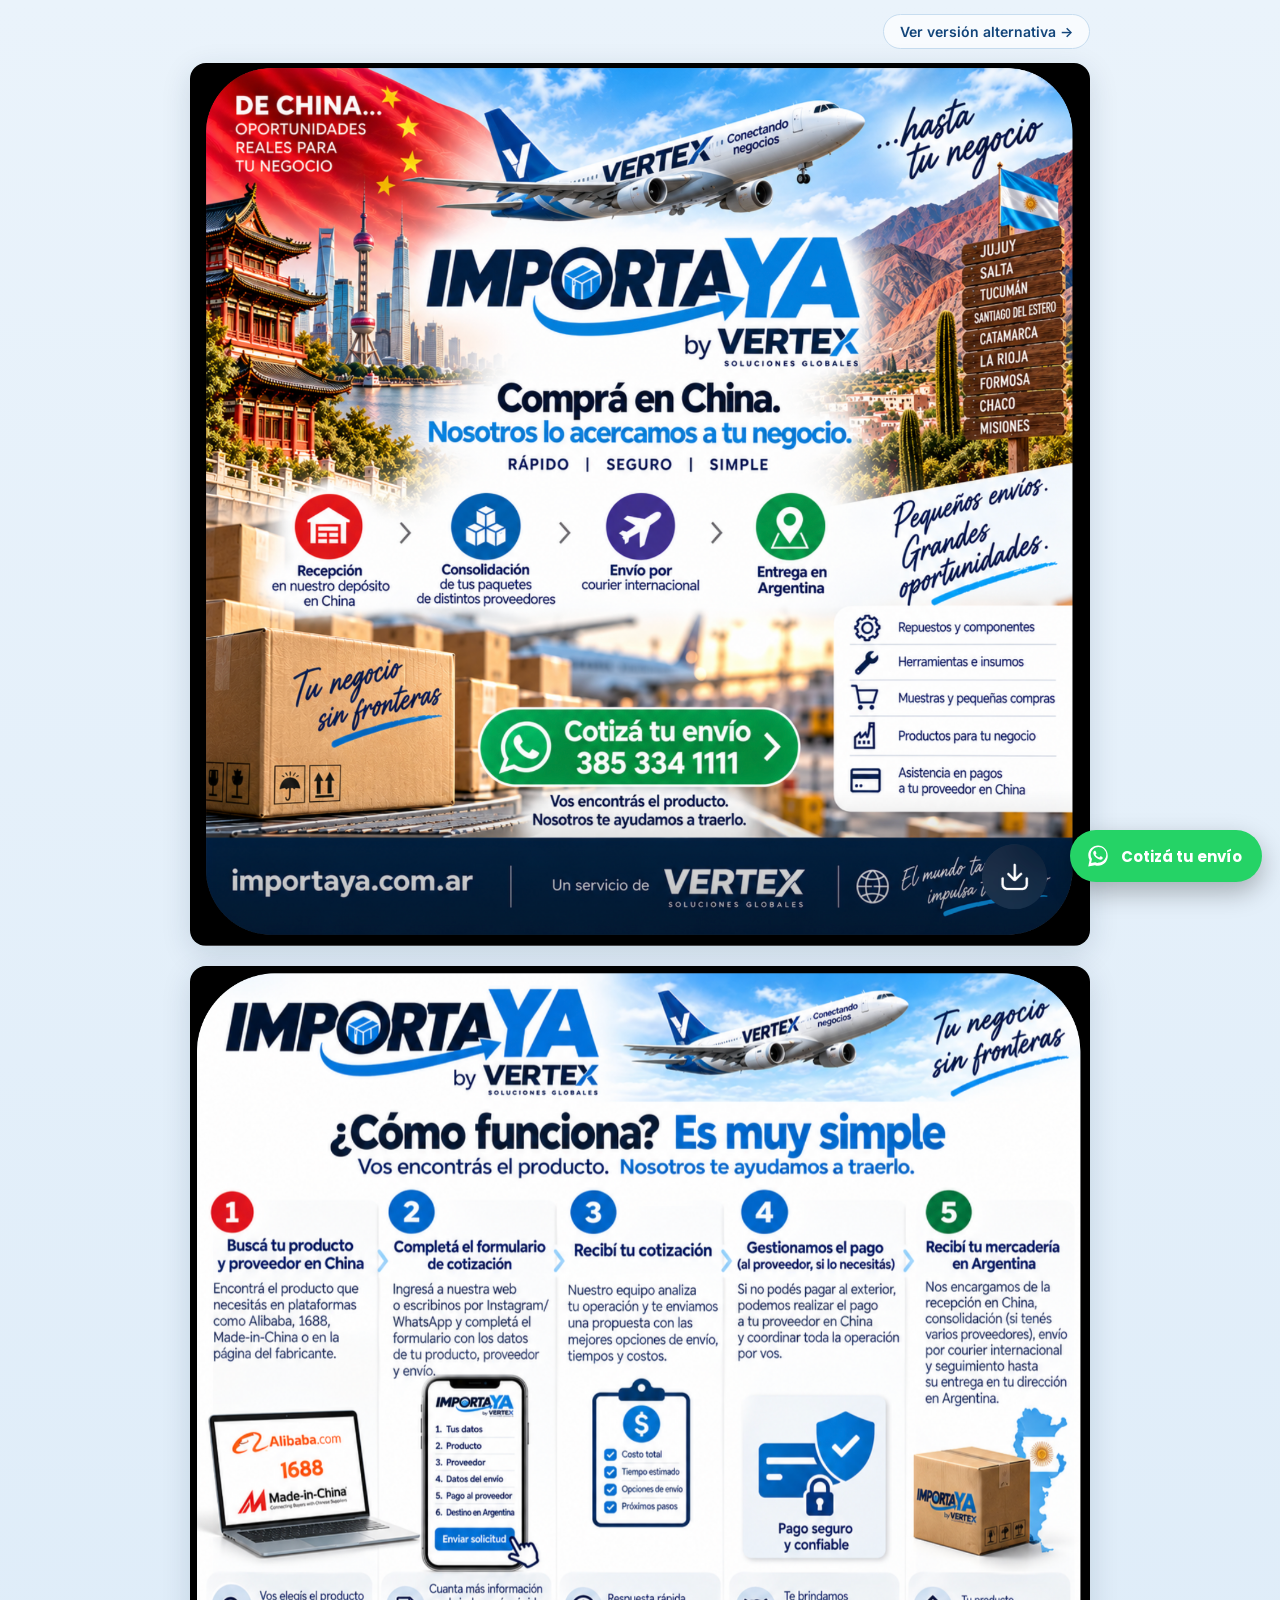
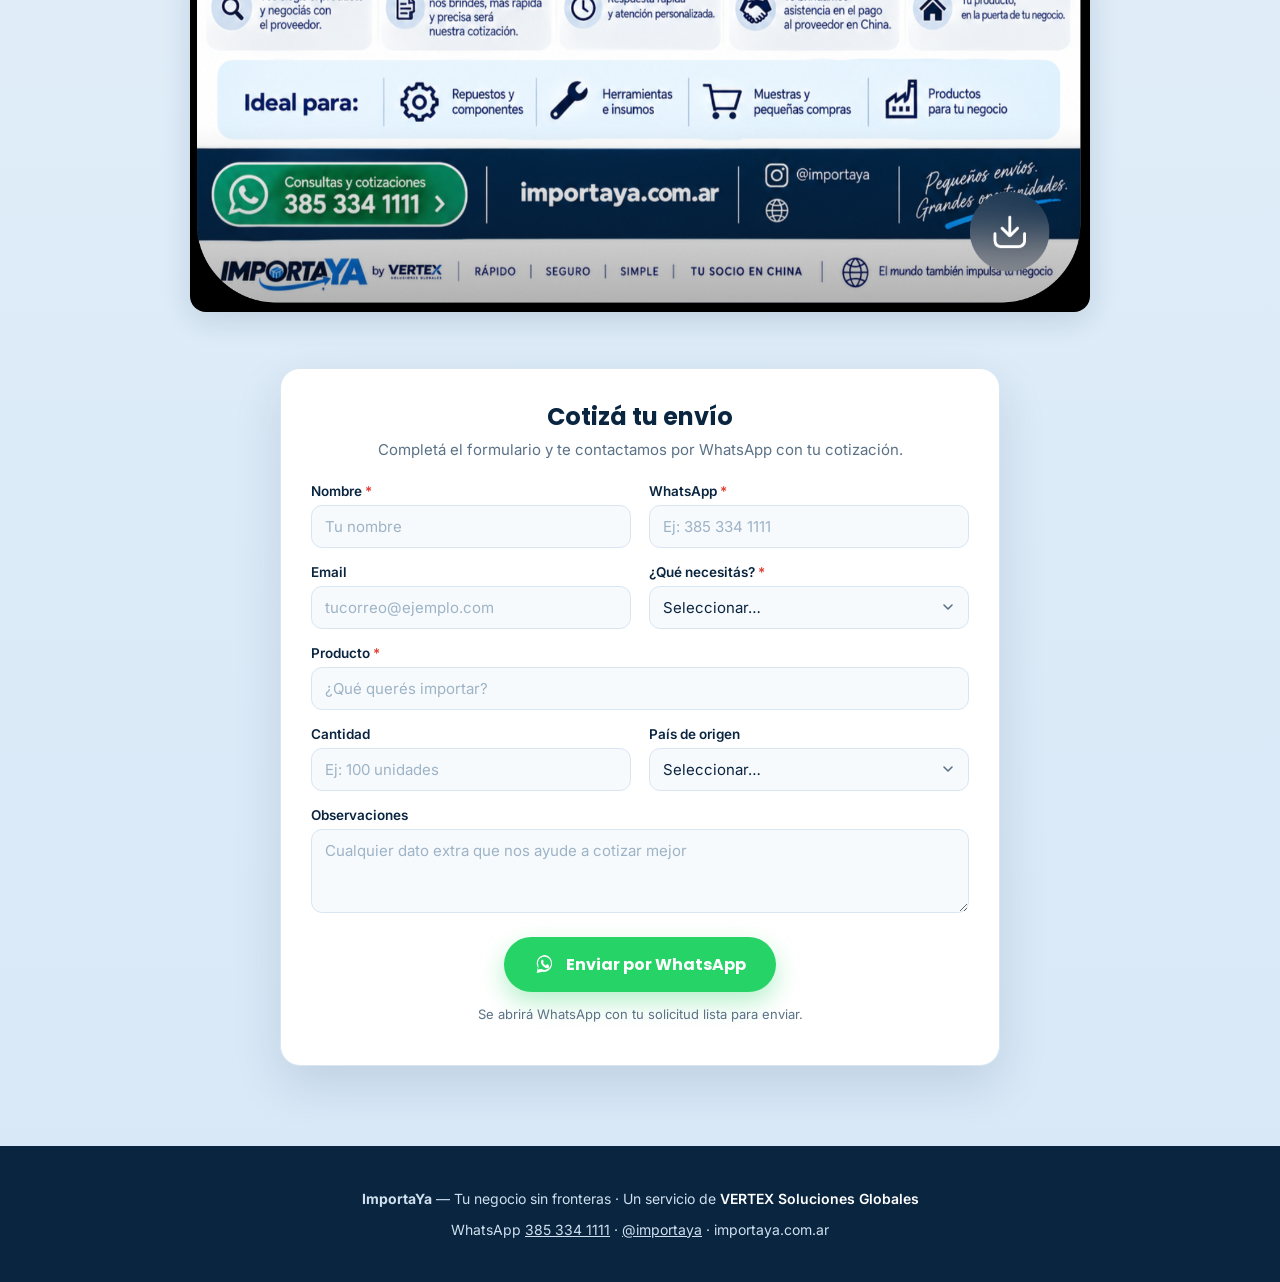
==== commit c7237dc8: "feat: dos versiones (/ fiel + /pro codeada) y formulario de cotización a WhatsApp - / : versión fiel" ====
--- a/index.html
+++ b/index.html
@@ -4,7 +4,7 @@
   <meta charset="UTF-8">
   <meta name="viewport" content="width=device-width, initial-scale=1.0">
   <title>ImportaYa by Vertex — Comprá en China, te lo acercamos a tu negocio</title>
-  <meta name="description" content="Importá desde China a Argentina de forma rápida, segura y simple. Recepción, consolidación, envío por courier y entrega en tu puerta. Cotizá tu envío por WhatsApp: 385 334 1111.">
+  <meta name="description" content="Importá desde China a Argentina de forma rápida, segura y simple. Cotizá tu envío por WhatsApp: 385 334 1111.">
   <meta name="theme-color" content="#0a2540">
   <link rel="canonical" href="https://importaya.com.ar/">
 
@@ -16,417 +16,167 @@
   <meta property="og:locale" content="es_AR">
   <meta name="twitter:card" content="summary_large_image">
 
-  <link rel="icon" type="image/svg+xml" href="assets/favicon.svg">
+  <link rel="icon" type="image/svg+xml" href="/assets/favicon.svg">
   <link rel="preconnect" href="https://fonts.googleapis.com">
   <link rel="preconnect" href="https://fonts.gstatic.com" crossorigin>
   <link href="https://fonts.googleapis.com/css2?family=Inter:wght@400;500;600;700&family=Poppins:wght@600;700;800&display=swap" rel="stylesheet">
-  <link rel="stylesheet" href="styles.css">
+  <link rel="stylesheet" href="/css/form.css">
+  <style>
+    :root { --navy:#0a2540; --green:#25d366; --green-600:#1da851; }
+    * { box-sizing: border-box; }
+    html { scroll-behavior: smooth; }
+    body {
+      margin: 0;
+      font-family: "Inter", -apple-system, BlinkMacSystemFont, "Segoe UI", Roboto, Helvetica, Arial, sans-serif;
+      color: var(--navy);
+      background: linear-gradient(180deg, #eaf3fb 0%, #d7e8f7 100%);
+      min-height: 100vh;
+    }
+    img { display: block; max-width: 100%; height: auto; }
+    .container { width: min(100% - 32px, 900px); margin: 0 auto; }
+    .topbar {
+      display: flex; justify-content: flex-end; padding: 14px 0;
+    }
+    .switch-link {
+      font-size: 14px; font-weight: 600; color: #12457a; text-decoration: none;
+      background: rgba(255,255,255,.7); border: 1px solid #c7ddf0; border-radius: 999px;
+      padding: 8px 16px; transition: background .12s ease;
+    }
+    .switch-link:hover { background: #fff; }
+    .boards { display: flex; flex-direction: column; gap: 20px; padding-bottom: 16px; }
+    .board {
+      width: 100%; border-radius: 16px; background: #fff;
+      box-shadow: 0 8px 30px rgba(10,42,74,.14);
+    }
+    .quote-wrap { padding: 40px 0 80px; }
+    footer {
+      background: var(--navy); color: #cfe0ee; text-align: center;
+      padding: 30px 16px; font-size: 14px;
+    }
+    footer .brand-v { color: #fff; font-weight: 600; }
+    footer a { color: #cfe0ee; }
+    /* Floating WhatsApp */
+    .wa-fab {
+      position: fixed; right: max(18px, env(safe-area-inset-right)); bottom: max(18px, env(safe-area-inset-bottom));
+      z-index: 50; display: inline-flex; align-items: center; gap: 10px;
+      padding: 13px 20px 13px 15px; background: var(--green); color: #fff;
+      font-family: "Poppins", sans-serif; font-weight: 700; font-size: 15px; text-decoration: none;
+      border-radius: 999px; box-shadow: 0 10px 26px rgba(0,0,0,.28); transition: transform .12s, background .12s;
+    }
+    .wa-fab:hover { background: var(--green-600); transform: translateY(-2px); }
+    .wa-fab svg { width: 26px; height: 26px; }
+    @media (max-width: 560px) {
+      .wa-fab .wa-label { display: none; }
+      .wa-fab { padding: 15px; }
+      .wa-fab svg { width: 28px; height: 28px; }
+    }
+  </style>
 </head>
 <body>
+  <div class="container">
+    <div class="topbar">
+      <a class="switch-link" href="/pro/">Ver versión alternativa →</a>
+    </div>
+    <div class="boards">
+      <img class="board" src="/assets/infografia-1.png" width="1592" height="1562"
+           alt="ImportaYa by Vertex: comprá en China, nosotros lo acercamos a tu negocio en Argentina. Rápido, seguro y simple. WhatsApp 385 334 1111."
+           loading="eager" fetchpriority="high" decoding="async">
+      <img class="board" src="/assets/infografia-2.png" width="1460" height="1534"
+           alt="¿Cómo funciona? Es muy simple: buscá el producto en China, completá el formulario, recibí tu cotización, gestionamos el pago y recibí tu mercadería en Argentina."
+           loading="lazy" decoding="async">
+    </div>
+  </div>
 
-  <!-- ===================== HEADER ===================== -->
-  <header class="header">
-    <div class="container">
-      <a class="logo" href="#top" aria-label="ImportaYa por Vertex — inicio">
-        <svg class="logo-mark" viewBox="0 0 64 64" aria-hidden="true">
-          <rect width="64" height="64" rx="14" fill="#0a2540"/>
-          <path d="M14 42 L40 42" stroke="#1e8fe0" stroke-width="4" stroke-linecap="round"/>
-          <path d="M34 36 L44 42 L34 48" fill="none" stroke="#1e8fe0" stroke-width="4" stroke-linecap="round" stroke-linejoin="round"/>
-          <rect x="18" y="18" width="20" height="16" rx="2.5" fill="#fff"/>
-          <path d="M18 24 H38 M28 18 V34" stroke="#0a2540" stroke-width="2"/>
-        </svg>
-        <span class="logo-text">
-          <span class="logo-word"><span class="lw-b">IMPORTA</span><span class="lw-y">YA</span></span>
-          <span class="logo-sub">by Vertex · Soluciones Globales</span>
-        </span>
-      </a>
-      <nav class="nav" aria-label="Navegación principal">
-        <a href="#servicio">Servicio</a>
-        <a href="#como-funciona">Cómo funciona</a>
-        <a href="#ideal">Ideal para</a>
-        <a href="#cobertura">Cobertura</a>
-      </nav>
-      <a class="btn btn--wa" href="https://wa.me/5493853341111" target="_blank" rel="noopener">
-        <svg viewBox="0 0 32 32" fill="currentColor" aria-hidden="true"><path d="M16 3C9.4 3 4 8.4 4 15c0 2.1.6 4.1 1.6 5.9L4 29l8.2-1.6A12 12 0 1 0 16 3Zm0 21.6c-1.8 0-3.5-.5-5-1.3l-.4-.2-4.9 1 .9-4.8-.2-.4A9.6 9.6 0 1 1 16 24.6Zm5.3-7.2c-.3-.1-1.7-.8-2-.9-.3-.1-.5-.1-.6.1l-.9 1.1c-.2.2-.3.2-.6.1-1.7-.8-2.8-1.5-3.9-3.4-.3-.5.3-.5.8-1.5.1-.2 0-.4 0-.5l-.9-2.2c-.2-.6-.5-.5-.6-.5h-.6c-.2 0-.5.1-.8.4-1 1-1 2.4-1 3.8.1 1.4 1.1 2.8 1.2 3 .1.2 2 3.1 4.9 4.4 2.9 1.2 2.9.8 3.5.8.5-.1 1.7-.7 1.9-1.4.2-.7.2-1.2.2-1.4-.1-.1-.3-.2-.6-.3Z"/></svg>
-        <span class="btn-label">Cotizá tu envío</span>
-      </a>
-    </div>
-  </header>
-
-  <main id="top">
-
-    <!-- ===================== HERO ===================== -->
-    <section class="hero on-dark">
-      <div class="container">
-        <div class="hero-copy">
-          <span class="hero-badge">De China <b>→</b> hasta tu negocio</span>
-          <h1>Comprá en China.<br><span class="accent">Te lo acercamos</span> a tu negocio.</h1>
-          <p class="hero-sub">Gestionamos toda tu importación desde China hasta la puerta de tu negocio en Argentina. Vos encontrás el producto, nosotros te ayudamos a traerlo.</p>
-          <div class="hero-pills">
-            <span class="pill"><svg viewBox="0 0 24 24" fill="none" stroke="currentColor" stroke-width="2.2" stroke-linecap="round" stroke-linejoin="round"><path d="M13 2 3 14h7l-1 8 10-12h-7z"/></svg> Rápido</span>
-            <span class="pill"><svg viewBox="0 0 24 24" fill="none" stroke="currentColor" stroke-width="2.2" stroke-linecap="round" stroke-linejoin="round"><path d="M12 2 4 5v6c0 5 3.4 8.5 8 11 4.6-2.5 8-6 8-11V5z"/></svg> Seguro</span>
-            <span class="pill"><svg viewBox="0 0 24 24" fill="none" stroke="currentColor" stroke-width="2.2" stroke-linecap="round" stroke-linejoin="round"><path d="M20 6 9 17l-5-5"/></svg> Simple</span>
+  <!-- Formulario de cotización -->
+  <div class="container quote-wrap">
+    <section class="quote" id="cotizar">
+      <div class="quote-card">
+        <h2 class="quote-title">Cotizá tu envío</h2>
+        <p class="quote-lead">Completá el formulario y te contactamos por WhatsApp con tu cotización.</p>
+        <form id="quoteForm">
+          <div class="form-grid">
+            <div class="field">
+              <label for="nombre">Nombre <span class="req">*</span></label>
+              <input id="nombre" name="nombre" type="text" placeholder="Tu nombre" required data-req>
+            </div>
+            <div class="field">
+              <label for="telefono">WhatsApp <span class="req">*</span></label>
+              <input id="telefono" name="telefono" type="tel" placeholder="Ej: 385 334 1111" required data-req>
+            </div>
+            <div class="field">
+              <label for="email">Email</label>
+              <input id="email" name="email" type="email" placeholder="tucorreo@ejemplo.com">
+            </div>
+            <div class="field">
+              <label for="tipoOperacion">¿Qué necesitás? <span class="req">*</span></label>
+              <select id="tipoOperacion" name="tipoOperacion" required data-req>
+                <option value="">Seleccionar…</option>
+                <option value="Courier">Courier (compra pequeña / personal)</option>
+                <option value="Importación comercial">Importación comercial</option>
+                <option value="Búsqueda de proveedor">Búsqueda de proveedor</option>
+              </select>
+            </div>
+            <div class="field field--full" id="field-empresa">
+              <label for="empresa">Empresa</label>
+              <input id="empresa" name="empresa" type="text" placeholder="Nombre de tu empresa">
+            </div>
+            <div class="field field--full">
+              <label for="producto">Producto <span class="req">*</span></label>
+              <input id="producto" name="producto" type="text" placeholder="¿Qué querés importar?" required data-req>
+            </div>
+            <div class="field">
+              <label for="cantidad">Cantidad</label>
+              <input id="cantidad" name="cantidad" type="text" placeholder="Ej: 100 unidades">
+            </div>
+            <div class="field">
+              <label for="paisOrigen">País de origen</label>
+              <select id="paisOrigen" name="paisOrigen">
+                <option value="">Seleccionar…</option>
+                <option value="China">China</option>
+                <option value="Estados Unidos">Estados Unidos</option>
+                <option value="Europa">Europa</option>
+                <option value="Otro">Otro</option>
+              </select>
+            </div>
+            <div class="field" id="field-valor">
+              <label for="valor">Valor estimado</label>
+              <input id="valor" name="valor" type="text" placeholder="Ej: USD 500">
+            </div>
+            <div class="field" id="field-link">
+              <label for="linkProducto">Link del producto</label>
+              <input id="linkProducto" name="linkProducto" type="url" placeholder="https://...">
+            </div>
+            <div class="field field--full" id="field-especificaciones">
+              <label for="especificaciones">Especificaciones técnicas</label>
+              <textarea id="especificaciones" name="especificaciones" placeholder="Detalles, medidas, certificaciones requeridas…"></textarea>
+            </div>
+            <div class="field field--full">
+              <label for="observaciones">Observaciones</label>
+              <textarea id="observaciones" name="observaciones" placeholder="Cualquier dato extra que nos ayude a cotizar mejor"></textarea>
+            </div>
           </div>
-          <div class="hero-cta">
-            <a class="btn btn--wa" href="https://wa.me/5493853341111" target="_blank" rel="noopener">
+          <div class="form-actions">
+            <button type="submit" class="btn-cotizar">
               <svg viewBox="0 0 32 32" fill="currentColor" aria-hidden="true"><path d="M16 3C9.4 3 4 8.4 4 15c0 2.1.6 4.1 1.6 5.9L4 29l8.2-1.6A12 12 0 1 0 16 3Zm0 21.6c-1.8 0-3.5-.5-5-1.3l-.4-.2-4.9 1 .9-4.8-.2-.4A9.6 9.6 0 1 1 16 24.6Zm5.3-7.2c-.3-.1-1.7-.8-2-.9-.3-.1-.5-.1-.6.1l-.9 1.1c-.2.2-.3.2-.6.1-1.7-.8-2.8-1.5-3.9-3.4-.3-.5.3-.5.8-1.5.1-.2 0-.4 0-.5l-.9-2.2c-.2-.6-.5-.5-.6-.5h-.6c-.2 0-.5.1-.8.4-1 1-1 2.4-1 3.8.1 1.4 1.1 2.8 1.2 3 .1.2 2 3.1 4.9 4.4 2.9 1.2 2.9.8 3.5.8.5-.1 1.7-.7 1.9-1.4.2-.7.2-1.2.2-1.4-.1-.1-.3-.2-.6-.3Z"/></svg>
-              Cotizá tu envío
-            </a>
-            <a class="btn btn--ghost" href="#como-funciona">Cómo funciona</a>
+              Enviar por WhatsApp
+            </button>
+            <p class="form-note">Se abrirá WhatsApp con tu solicitud lista para enviar.</p>
           </div>
-          <div class="hero-trust">
-            <span><b>Pequeños envíos.</b> Grandes oportunidades.</span>
-            <span aria-hidden="true">•</span>
-            <span>Cobertura en <b>todo el país</b></span>
-          </div>
-        </div>
-
-        <!-- Hero illustration -->
-        <div class="hero-art" aria-hidden="true">
-          <svg viewBox="0 0 520 460" xmlns="http://www.w3.org/2000/svg">
-            <defs>
-              <linearGradient id="panel" x1="0" y1="0" x2="1" y2="1">
-                <stop offset="0" stop-color="#0f3a68"/><stop offset="1" stop-color="#0b2b50"/>
-              </linearGradient>
-              <linearGradient id="plane" x1="0" y1="0" x2="1" y2="0">
-                <stop offset="0" stop-color="#ffffff"/><stop offset="1" stop-color="#d7e8f7"/>
-              </linearGradient>
-              <radialGradient id="glow" cx="50%" cy="50%" r="50%">
-                <stop offset="0" stop-color="#3f88c9" stop-opacity=".5"/>
-                <stop offset="1" stop-color="#3f88c9" stop-opacity="0"/>
-              </radialGradient>
-              <filter id="ds" x="-40%" y="-40%" width="180%" height="180%">
-                <feDropShadow dx="0" dy="4" stdDeviation="5" flood-color="#04162c" flood-opacity="0.5"/>
-              </filter>
-              <path id="star" d="M0,-1 L0.225,-0.309 L0.951,-0.309 L0.363,0.118 L0.588,0.809 L0,0.382 L-0.588,0.809 L-0.363,0.118 L-0.951,-0.309 L-0.225,-0.309 Z"/>
-            </defs>
-            <rect x="20" y="30" width="480" height="400" rx="26" fill="url(#panel)" stroke="#1c568e" stroke-opacity=".6"/>
-            <!-- soft glow behind plane -->
-            <circle cx="260" cy="150" r="118" fill="url(#glow)"/>
-            <!-- route arc -->
-            <path d="M120 300 C 176 112, 344 112, 400 300" fill="none" stroke="#57b6f2" stroke-width="3" stroke-dasharray="2 12" stroke-linecap="round" opacity=".9"/>
-            <!-- plane (top view airliner) -->
-            <g transform="translate(250 150) rotate(20)">
-              <!-- main wings (swept back) -->
-              <path d="M20 -4 L -16 -60 L -3 -60 L 44 -2 Z" fill="#9cc0e6"/>
-              <path d="M20 4 L -16 60 L -3 60 L 44 2 Z" fill="#9cc0e6"/>
-              <!-- horizontal stabilizers -->
-              <path d="M-52 -3 L -76 -28 L -66 -28 L -44 -2 Z" fill="#a9cbec"/>
-              <path d="M-52 3 L -76 28 L -66 28 L -44 2 Z" fill="#a9cbec"/>
-              <!-- engines -->
-              <ellipse cx="8" cy="-22" rx="9" ry="4.6" fill="#7ea9d6"/>
-              <ellipse cx="8" cy="22" rx="9" ry="4.6" fill="#7ea9d6"/>
-              <!-- fuselage -->
-              <path d="M86 0 C 78 -9, 40 -12, -34 -12 C -58 -12, -76 -9, -84 0 C -76 9, -58 12, -34 12 C 40 12, 78 9, 86 0 Z" fill="url(#plane)"/>
-              <!-- vertical tail fin -->
-              <path d="M-84 0 L -98 -18 L -86 -18 L -66 -3 Z" fill="#cfe2f4"/>
-              <!-- cockpit -->
-              <path d="M86 0 C 80 -6, 72 -7, 66 -6 L 66 6 C 72 7, 80 6, 86 0 Z" fill="#bcd6ef"/>
-              <!-- windows -->
-              <circle cx="42" cy="0" r="3.1" fill="#1e8fe0"/>
-              <circle cx="26" cy="0" r="3.1" fill="#1e8fe0"/>
-              <circle cx="10" cy="0" r="3.1" fill="#1e8fe0"/>
-              <circle cx="-6" cy="0" r="3.1" fill="#1e8fe0"/>
-            </g>
-            <!-- origin: China flag -->
-            <g transform="translate(96 284)" filter="url(#ds)">
-              <rect width="48" height="32" rx="4" fill="#de2910"/>
-              <g fill="#ffde00">
-                <use href="#star" transform="translate(12 12) scale(6.5)"/>
-                <use href="#star" transform="translate(25 5) scale(2.3)"/>
-                <use href="#star" transform="translate(31 11) scale(2.3)"/>
-                <use href="#star" transform="translate(31 19) scale(2.3)"/>
-                <use href="#star" transform="translate(25 25) scale(2.3)"/>
-              </g>
-              <rect width="48" height="32" rx="4" fill="none" stroke="#ffffff" stroke-opacity=".9" stroke-width="2"/>
-            </g>
-            <text x="120" y="336" fill="#dbeafe" font-family="Poppins,sans-serif" font-size="15" font-weight="700" text-anchor="middle">China</text>
-            <!-- destination: Argentina flag -->
-            <g transform="translate(376 284)" filter="url(#ds)">
-              <clipPath id="argClip"><rect width="48" height="32" rx="4"/></clipPath>
-              <g clip-path="url(#argClip)">
-                <rect width="48" height="32" fill="#ffffff"/>
-                <rect width="48" height="10.7" fill="#74acdf"/>
-                <rect y="21.3" width="48" height="10.7" fill="#74acdf"/>
-                <g stroke="#f6b40e" stroke-width="1.6" stroke-linecap="round">
-                  <line x1="29.5" y1="16" x2="33" y2="16"/>
-                  <line x1="18.5" y1="16" x2="15" y2="16"/>
-                  <line x1="24" y1="9.5" x2="24" y2="6"/>
-                  <line x1="24" y1="22.5" x2="24" y2="26"/>
-                  <line x1="28.6" y1="11.4" x2="31.1" y2="8.9"/>
-                  <line x1="19.4" y1="20.6" x2="16.9" y2="23.1"/>
-                  <line x1="28.6" y1="20.6" x2="31.1" y2="23.1"/>
-                  <line x1="19.4" y1="11.4" x2="16.9" y2="8.9"/>
-                </g>
-                <circle cx="24" cy="16" r="4.6" fill="#f6b40e"/>
-              </g>
-              <rect width="48" height="32" rx="4" fill="none" stroke="#ffffff" stroke-opacity=".9" stroke-width="2"/>
-            </g>
-            <text x="400" y="336" fill="#dbeafe" font-family="Poppins,sans-serif" font-size="15" font-weight="700" text-anchor="middle">Argentina</text>
-          </svg>
-        </div>
+        </form>
       </div>
     </section>
+  </div>
 
-    <!-- ===================== SERVICIO (4 pasos logística) ===================== -->
-    <section class="section" id="servicio">
-      <div class="container">
-        <div class="section-head reveal">
-          <span class="eyebrow">Nuestro servicio</span>
-          <h2>De la fábrica en China a la puerta de tu negocio</h2>
-          <p>Nos ocupamos de toda la logística para que vos solo te enfoques en elegir y vender.</p>
-        </div>
-        <div class="flow">
-          <article class="flow-card reveal">
-            <span class="num">1</span>
-            <div class="flow-ico"><svg viewBox="0 0 24 24" fill="none" stroke="currentColor" stroke-width="1.8" stroke-linecap="round" stroke-linejoin="round"><path d="M3 21V9l9-6 9 6v12"/><path d="M3 21h18M9 21v-6h6v6"/></svg></div>
-            <h3>Recepción en China</h3>
-            <p>Recibimos tu mercadería en nuestro depósito en China.</p>
-          </article>
-          <article class="flow-card reveal">
-            <span class="num">2</span>
-            <div class="flow-ico"><svg viewBox="0 0 24 24" fill="none" stroke="currentColor" stroke-width="1.8" stroke-linecap="round" stroke-linejoin="round"><path d="M21 16V8l-9-5-9 5v8l9 5 9-5z"/><path d="M3 8l9 5 9-5M12 13v8"/></svg></div>
-            <h3>Consolidación</h3>
-            <p>Unificamos los paquetes de tus distintos proveedores en un solo envío.</p>
-          </article>
-          <article class="flow-card reveal">
-            <span class="num">3</span>
-            <div class="flow-ico"><svg viewBox="0 0 24 24" fill="none" stroke="currentColor" stroke-width="1.8" stroke-linecap="round" stroke-linejoin="round"><path d="M17.8 19.2 16 11l3.5-3.5a2.1 2.1 0 0 0-3-3L13 8 4.8 6.2a.5.5 0 0 0-.5.8l4 4-2 3H3l2 3 3 2v-3.3l3-2 4 4a.5.5 0 0 0 .8-.5z"/></svg></div>
-            <h3>Envío internacional</h3>
-            <p>Despachamos por courier internacional con seguimiento de punta a punta.</p>
-          </article>
-          <article class="flow-card reveal">
-            <span class="num">4</span>
-            <div class="flow-ico"><svg viewBox="0 0 24 24" fill="none" stroke="currentColor" stroke-width="1.8" stroke-linecap="round" stroke-linejoin="round"><path d="M21 10c0 6-9 12-9 12s-9-6-9-12a9 9 0 0 1 18 0z"/><circle cx="12" cy="10" r="3"/></svg></div>
-            <h3>Entrega en Argentina</h3>
-            <p>Llega a tu dirección, en la puerta de tu negocio, en cualquier provincia.</p>
-          </article>
-        </div>
-      </div>
-    </section>
-
-    <!-- ===================== CÓMO FUNCIONA (5 pasos) ===================== -->
-    <section class="section section--soft" id="como-funciona">
-      <div class="container">
-        <div class="section-head reveal">
-          <span class="eyebrow">¿Cómo funciona?</span>
-          <h2>Es muy simple</h2>
-          <p>Vos encontrás el producto. Nosotros te ayudamos a traerlo, paso a paso.</p>
-        </div>
-        <div class="steps">
-          <div class="step reveal">
-            <div class="step-rail"><div class="step-num">1</div><div class="step-line"></div></div>
-            <div class="step-body">
-              <h3>Buscá tu producto y proveedor en China</h3>
-              <p>Encontrá lo que necesitás en plataformas como Alibaba, 1688, Made-in-China o en la página del fabricante.</p>
-              <span class="step-note"><svg viewBox="0 0 24 24" fill="none" stroke="currentColor" stroke-width="2" stroke-linecap="round" stroke-linejoin="round"><circle cx="12" cy="12" r="9"/><path d="M12 8h.01M11 12h1v4h1"/></svg> Vos elegís el producto y negociás con el proveedor.</span>
-            </div>
-          </div>
-          <div class="step reveal">
-            <div class="step-rail"><div class="step-num">2</div><div class="step-line"></div></div>
-            <div class="step-body">
-              <h3>Completá el formulario de cotización</h3>
-              <p>Escribinos por WhatsApp o Instagram y pasanos los datos de tu producto, proveedor y envío.</p>
-              <span class="step-note"><svg viewBox="0 0 24 24" fill="none" stroke="currentColor" stroke-width="2" stroke-linecap="round" stroke-linejoin="round"><circle cx="12" cy="12" r="9"/><path d="M12 8h.01M11 12h1v4h1"/></svg> Cuanta más información nos brindes, más rápida y precisa será la cotización.</span>
-            </div>
-          </div>
-          <div class="step reveal">
-            <div class="step-rail"><div class="step-num">3</div><div class="step-line"></div></div>
-            <div class="step-body">
-              <h3>Recibí tu cotización</h3>
-              <p>Analizamos tu operación y te enviamos una propuesta con las mejores opciones de envío, tiempos y costos.</p>
-              <span class="step-note"><svg viewBox="0 0 24 24" fill="none" stroke="currentColor" stroke-width="2" stroke-linecap="round" stroke-linejoin="round"><circle cx="12" cy="12" r="9"/><path d="M12 7v5l3 2"/></svg> Respuesta rápida y atención personalizada.</span>
-            </div>
-          </div>
-          <div class="step reveal">
-            <div class="step-rail"><div class="step-num">4</div><div class="step-line"></div></div>
-            <div class="step-body">
-              <h3>Gestionamos el pago al proveedor</h3>
-              <p>Si no podés pagar al exterior, realizamos el pago a tu proveedor en China y coordinamos toda la operación por vos.</p>
-              <span class="step-note"><svg viewBox="0 0 24 24" fill="none" stroke="currentColor" stroke-width="2" stroke-linecap="round" stroke-linejoin="round"><rect x="3" y="6" width="18" height="12" rx="2"/><path d="M3 10h18"/></svg> Pago seguro y confiable.</span>
-            </div>
-          </div>
-          <div class="step reveal">
-            <div class="step-rail"><div class="step-num">5</div><div class="step-line"></div></div>
-            <div class="step-body">
-              <h3>Recibí tu mercadería en Argentina</h3>
-              <p>Nos encargamos de la recepción, consolidación, envío por courier internacional y seguimiento hasta tu dirección.</p>
-              <span class="step-note"><svg viewBox="0 0 24 24" fill="none" stroke="currentColor" stroke-width="2" stroke-linecap="round" stroke-linejoin="round"><path d="M3 21V9l9-6 9 6v12H3z"/><path d="M9 21v-6h6v6"/></svg> Tu producto, en la puerta de tu negocio.</span>
-            </div>
-          </div>
-        </div>
-      </div>
-    </section>
-
-    <!-- ===================== IDEAL PARA ===================== -->
-    <section class="section" id="ideal">
-      <div class="container">
-        <div class="section-head reveal">
-          <span class="eyebrow">Ideal para</span>
-          <h2>Pensado para tu negocio</h2>
-          <p>Traemos justo lo que necesitás, sin mínimos imposibles.</p>
-        </div>
-        <div class="cards">
-          <article class="card reveal">
-            <div class="card-ico"><svg viewBox="0 0 24 24" fill="none" stroke="currentColor" stroke-width="1.8" stroke-linecap="round" stroke-linejoin="round"><circle cx="12" cy="12" r="3.2"/><path d="M12 2v3M12 19v3M2 12h3M19 12h3M4.9 4.9l2.1 2.1M17 17l2.1 2.1M19.1 4.9 17 7M7 17l-2.1 2.1"/></svg></div>
-            <div><h3>Repuestos y componentes</h3><p>Piezas y partes específicas para tu rubro.</p></div>
-          </article>
-          <article class="card reveal">
-            <div class="card-ico"><svg viewBox="0 0 24 24" fill="none" stroke="currentColor" stroke-width="1.8" stroke-linecap="round" stroke-linejoin="round"><path d="M14.7 6.3a4 4 0 0 0-5.4 5.4L3 18l3 3 6.3-6.3a4 4 0 0 0 5.4-5.4l-2.5 2.5-2.5-2.5z"/></svg></div>
-            <div><h3>Herramientas e insumos</h3><p>Equipamiento y consumibles para trabajar.</p></div>
-          </article>
-          <article class="card reveal">
-            <div class="card-ico"><svg viewBox="0 0 24 24" fill="none" stroke="currentColor" stroke-width="1.8" stroke-linecap="round" stroke-linejoin="round"><path d="M6 2 3 6v14a2 2 0 0 0 2 2h14a2 2 0 0 0 2-2V6l-3-4z"/><path d="M3 6h18M16 10a4 4 0 0 1-8 0"/></svg></div>
-            <div><h3>Muestras y pequeñas compras</h3><p>Probá antes de comprar en volumen.</p></div>
-          </article>
-          <article class="card reveal">
-            <div class="card-ico"><svg viewBox="0 0 24 24" fill="none" stroke="currentColor" stroke-width="1.8" stroke-linecap="round" stroke-linejoin="round"><path d="M3 21V8l5-4v17M8 21V4l6 3v14M14 21V7l7 3v11H3"/><path d="M18 13h.01M18 17h.01"/></svg></div>
-            <div><h3>Productos para tu negocio</h3><p>Mercadería para revender o abastecerte.</p></div>
-          </article>
-          <article class="card reveal">
-            <div class="card-ico"><svg viewBox="0 0 24 24" fill="none" stroke="currentColor" stroke-width="1.8" stroke-linecap="round" stroke-linejoin="round"><rect x="2" y="6" width="20" height="13" rx="2"/><path d="M2 10h20M6 15h4"/></svg></div>
-            <div><h3>Asistencia en pagos</h3><p>Pagamos a tu proveedor en China por vos.</p></div>
-          </article>
-          <article class="card reveal" style="background:linear-gradient(150deg,#0a2540,#0e3a66);border-color:transparent;color:#fff;">
-            <div class="card-ico" style="background:rgba(255,255,255,.14)"><svg viewBox="0 0 24 24" fill="none" stroke="currentColor" stroke-width="1.8" stroke-linecap="round" stroke-linejoin="round"><path d="M12 2a10 10 0 1 0 0 20 10 10 0 0 0 0-20z"/><path d="M2 12h20M12 2a15 15 0 0 1 0 20 15 15 0 0 1 0-20z"/></svg></div>
-            <div><h3 style="color:#fff">Tu negocio sin fronteras</h3><p style="color:#c6d9ea">El mundo también impulsa tu negocio.</p></div>
-          </article>
-        </div>
-      </div>
-    </section>
-
-    <!-- ===================== COBERTURA ===================== -->
-    <section class="section section--soft" id="cobertura">
-      <div class="container">
-        <div class="coverage">
-          <div class="reveal">
-            <span class="eyebrow">Cobertura</span>
-            <h2>Llegamos a todo el país</h2>
-            <p>Operamos con foco en el norte argentino y enviamos a todas las provincias.</p>
-            <div class="provinces">
-              <span class="prov"><svg viewBox="0 0 24 24" fill="currentColor"><circle cx="12" cy="10" r="3"/><path d="M12 2a8 8 0 0 0-8 8c0 5 8 12 8 12s8-7 8-12a8 8 0 0 0-8-8z" fill="none" stroke="currentColor" stroke-width="2"/></svg> Jujuy</span>
-              <span class="prov"><svg viewBox="0 0 24 24" fill="none" stroke="currentColor" stroke-width="2"><path d="M12 2a8 8 0 0 0-8 8c0 5 8 12 8 12s8-7 8-12a8 8 0 0 0-8-8z"/><circle cx="12" cy="10" r="3"/></svg> Salta</span>
-              <span class="prov"><svg viewBox="0 0 24 24" fill="none" stroke="currentColor" stroke-width="2"><path d="M12 2a8 8 0 0 0-8 8c0 5 8 12 8 12s8-7 8-12a8 8 0 0 0-8-8z"/><circle cx="12" cy="10" r="3"/></svg> Tucumán</span>
-              <span class="prov"><svg viewBox="0 0 24 24" fill="none" stroke="currentColor" stroke-width="2"><path d="M12 2a8 8 0 0 0-8 8c0 5 8 12 8 12s8-7 8-12a8 8 0 0 0-8-8z"/><circle cx="12" cy="10" r="3"/></svg> Santiago del Estero</span>
-              <span class="prov"><svg viewBox="0 0 24 24" fill="none" stroke="currentColor" stroke-width="2"><path d="M12 2a8 8 0 0 0-8 8c0 5 8 12 8 12s8-7 8-12a8 8 0 0 0-8-8z"/><circle cx="12" cy="10" r="3"/></svg> Catamarca</span>
-              <span class="prov"><svg viewBox="0 0 24 24" fill="none" stroke="currentColor" stroke-width="2"><path d="M12 2a8 8 0 0 0-8 8c0 5 8 12 8 12s8-7 8-12a8 8 0 0 0-8-8z"/><circle cx="12" cy="10" r="3"/></svg> La Rioja</span>
-              <span class="prov"><svg viewBox="0 0 24 24" fill="none" stroke="currentColor" stroke-width="2"><path d="M12 2a8 8 0 0 0-8 8c0 5 8 12 8 12s8-7 8-12a8 8 0 0 0-8-8z"/><circle cx="12" cy="10" r="3"/></svg> Formosa</span>
-              <span class="prov"><svg viewBox="0 0 24 24" fill="none" stroke="currentColor" stroke-width="2"><path d="M12 2a8 8 0 0 0-8 8c0 5 8 12 8 12s8-7 8-12a8 8 0 0 0-8-8z"/><circle cx="12" cy="10" r="3"/></svg> Chaco</span>
-              <span class="prov"><svg viewBox="0 0 24 24" fill="none" stroke="currentColor" stroke-width="2"><path d="M12 2a8 8 0 0 0-8 8c0 5 8 12 8 12s8-7 8-12a8 8 0 0 0-8-8z"/><circle cx="12" cy="10" r="3"/></svg> Misiones</span>
-              <span class="prov" style="background:var(--blue);color:#fff;border-color:var(--blue)">y todo el país</span>
-            </div>
-            <p class="coverage-quote">Pequeños envíos. <span>Grandes oportunidades.</span></p>
-          </div>
-          <div class="map-wrap reveal" aria-hidden="true">
-            <svg viewBox="0 0 320 320" xmlns="http://www.w3.org/2000/svg">
-              <defs>
-                <linearGradient id="cov" x1="0" y1="0" x2="1" y2="1"><stop offset="0" stop-color="#f4f9fe"/><stop offset="1" stop-color="#e2eefb"/></linearGradient>
-                <linearGradient id="pin" x1="0" y1="0" x2="0" y2="1"><stop offset="0" stop-color="#57b6f2"/><stop offset="1" stop-color="#1573bd"/></linearGradient>
-              </defs>
-              <rect x="18" y="18" width="284" height="284" rx="34" fill="url(#cov)" stroke="#d3e6f7" stroke-width="2"/>
-              <circle cx="160" cy="160" r="108" fill="none" stroke="#bcdcf5" stroke-width="2" stroke-dasharray="2 10"/>
-              <circle cx="160" cy="160" r="74" fill="none" stroke="#a9d1f2" stroke-width="2" stroke-dasharray="2 10"/>
-              <circle cx="160" cy="160" r="40" fill="#dcecfa"/>
-              <!-- small province dots around -->
-              <circle cx="160" cy="52" r="6" fill="#1e8fe0"/>
-              <circle cx="252" cy="108" r="6" fill="#1e8fe0"/>
-              <circle cx="252" cy="212" r="6" fill="#1e8fe0"/>
-              <circle cx="160" cy="268" r="6" fill="#1e8fe0"/>
-              <circle cx="68" cy="212" r="6" fill="#1e8fe0"/>
-              <circle cx="68" cy="108" r="6" fill="#1e8fe0"/>
-              <!-- central pin -->
-              <path d="M160 108 c -24 0 -42 18 -42 42 c 0 30 42 62 42 62 s 42 -32 42 -62 c 0 -24 -18 -42 -42 -42 z" fill="url(#pin)"/>
-              <circle cx="160" cy="150" r="15" fill="#fff"/>
-              <circle cx="160" cy="150" r="7" fill="#1573bd"/>
-            </svg>
-          </div>
-        </div>
-      </div>
-    </section>
-
-    <!-- ===================== CTA ===================== -->
-    <section class="section">
-      <div class="container">
-        <div class="cta reveal">
-          <h2>¿Listo para importar?</h2>
-          <p>Escribinos por WhatsApp y recibí tu cotización sin compromiso. Te acompañamos en toda la operación.</p>
-          <div class="cta-phone"><a href="https://wa.me/5493853341111">385 334 1111</a></div>
-          <div class="cta-actions">
-            <a class="btn btn--wa" href="https://wa.me/5493853341111" target="_blank" rel="noopener">
-              <svg viewBox="0 0 32 32" fill="currentColor" aria-hidden="true"><path d="M16 3C9.4 3 4 8.4 4 15c0 2.1.6 4.1 1.6 5.9L4 29l8.2-1.6A12 12 0 1 0 16 3Zm0 21.6c-1.8 0-3.5-.5-5-1.3l-.4-.2-4.9 1 .9-4.8-.2-.4A9.6 9.6 0 1 1 16 24.6Zm5.3-7.2c-.3-.1-1.7-.8-2-.9-.3-.1-.5-.1-.6.1l-.9 1.1c-.2.2-.3.2-.6.1-1.7-.8-2.8-1.5-3.9-3.4-.3-.5.3-.5.8-1.5.1-.2 0-.4 0-.5l-.9-2.2c-.2-.6-.5-.5-.6-.5h-.6c-.2 0-.5.1-.8.4-1 1-1 2.4-1 3.8.1 1.4 1.1 2.8 1.2 3 .1.2 2 3.1 4.9 4.4 2.9 1.2 2.9.8 3.5.8.5-.1 1.7-.7 1.9-1.4.2-.7.2-1.2.2-1.4-.1-.1-.3-.2-.6-.3Z"/></svg>
-              Cotizá tu envío
-            </a>
-            <a class="btn btn--outline" href="https://instagram.com/importaya" target="_blank" rel="noopener">
-              <svg viewBox="0 0 24 24" fill="none" stroke="currentColor" stroke-width="1.8"><rect x="3" y="3" width="18" height="18" rx="5"/><circle cx="12" cy="12" r="4"/><circle cx="17.5" cy="6.5" r="1.2" fill="currentColor" stroke="none"/></svg>
-              @importaya
-            </a>
-          </div>
-        </div>
-      </div>
-    </section>
-  </main>
-
-  <!-- ===================== FOOTER ===================== -->
-  <footer class="footer">
-    <div class="container">
-      <div>
-        <div class="logo on-dark">
-          <svg class="logo-mark" viewBox="0 0 64 64" aria-hidden="true">
-            <rect width="64" height="64" rx="14" fill="#0d2f52"/>
-            <path d="M14 42 L40 42" stroke="#1e8fe0" stroke-width="4" stroke-linecap="round"/>
-            <path d="M34 36 L44 42 L34 48" fill="none" stroke="#1e8fe0" stroke-width="4" stroke-linecap="round" stroke-linejoin="round"/>
-            <rect x="18" y="18" width="20" height="16" rx="2.5" fill="#fff"/>
-            <path d="M18 24 H38 M28 18 V34" stroke="#0d2f52" stroke-width="2"/>
-          </svg>
-          <span class="logo-text">
-            <span class="logo-word"><span class="lw-b">IMPORTA</span><span class="lw-y">YA</span></span>
-            <span class="logo-sub">by Vertex · Soluciones Globales</span>
-          </span>
-        </div>
-        <p class="footer-tag">Tu negocio sin fronteras. Comprá en China, nosotros lo acercamos a tu negocio en Argentina.</p>
-      </div>
-      <div>
-        <h4>Navegación</h4>
-        <a href="#servicio">Servicio</a><br>
-        <a href="#como-funciona">Cómo funciona</a><br>
-        <a href="#ideal">Ideal para</a><br>
-        <a href="#cobertura">Cobertura</a>
-      </div>
-      <div>
-        <h4>Contacto</h4>
-        <a href="https://wa.me/5493853341111" target="_blank" rel="noopener">
-          <svg viewBox="0 0 32 32" fill="currentColor" aria-hidden="true"><path d="M16 3C9.4 3 4 8.4 4 15c0 2.1.6 4.1 1.6 5.9L4 29l8.2-1.6A12 12 0 1 0 16 3Zm0 21.6c-1.8 0-3.5-.5-5-1.3l-.4-.2-4.9 1 .9-4.8-.2-.4A9.6 9.6 0 1 1 16 24.6Z"/></svg>
-          WhatsApp 385 334 1111
-        </a><br>
-        <a href="https://instagram.com/importaya" target="_blank" rel="noopener">
-          <svg viewBox="0 0 24 24" fill="none" stroke="currentColor" stroke-width="1.8"><rect x="3" y="3" width="18" height="18" rx="5"/><circle cx="12" cy="12" r="4"/><circle cx="17.5" cy="6.5" r="1.2" fill="currentColor" stroke="none"/></svg>
-          @importaya
-        </a><br>
-        <a href="https://importaya.com.ar">
-          <svg viewBox="0 0 24 24" fill="none" stroke="currentColor" stroke-width="1.8"><circle cx="12" cy="12" r="9"/><path d="M3 12h18M12 3a15 15 0 0 1 0 18 15 15 0 0 1 0-18z"/></svg>
-          importaya.com.ar
-        </a>
-      </div>
-    </div>
-    <div class="container footer-bottom">
-      <span>© <span id="year">2026</span> ImportaYa. Todos los derechos reservados.</span>
-      <span>Un servicio de <span class="brand-v">VERTEX Soluciones Globales</span></span>
-    </div>
+  <footer>
+    <p><strong>ImportaYa</strong> — Tu negocio sin fronteras · Un servicio de <span class="brand-v">VERTEX Soluciones Globales</span></p>
+    <p>WhatsApp <a href="https://wa.me/5493853341111">385 334 1111</a> · <a href="https://instagram.com/importaya">@importaya</a> · importaya.com.ar</p>
   </footer>
 
-  <!-- Floating WhatsApp -->
-  <a class="wa-fab" href="https://wa.me/5493853341111" target="_blank" rel="noopener" aria-label="Cotizá tu envío por WhatsApp: 385 334 1111">
+  <a class="wa-fab" href="https://wa.me/5493853341111" target="_blank" rel="noopener" aria-label="Escribinos por WhatsApp: 385 334 1111">
     <svg viewBox="0 0 32 32" fill="currentColor" aria-hidden="true"><path d="M16.02 3C9.4 3 4.03 8.37 4.03 14.99c0 2.1.55 4.15 1.6 5.96L4 29l8.24-1.6a11.9 11.9 0 0 0 3.78.62h.01c6.62 0 11.99-5.37 11.99-11.99C28.02 8.37 22.64 3 16.02 3Zm0 21.6h-.01c-1.16 0-2.3-.31-3.29-.9l-.24-.14-4.89.95.98-4.77-.15-.25a9.6 9.6 0 0 1-1.47-5.12c0-5.3 4.32-9.6 9.63-9.6 2.57 0 4.98 1 6.8 2.82a9.55 9.55 0 0 1 2.82 6.79c0 5.3-4.32 9.61-9.61 9.61Zm5.28-7.2c-.29-.14-1.71-.84-1.98-.94-.27-.1-.46-.14-.65.15-.19.29-.75.94-.92 1.13-.17.19-.34.22-.63.07-.29-.14-1.22-.45-2.33-1.44-.86-.77-1.44-1.72-1.61-2.01-.17-.29-.02-.45.13-.59.13-.13.29-.34.43-.51.14-.17.19-.29.29-.48.1-.19.05-.36-.02-.51-.07-.14-.65-1.57-.89-2.15-.24-.57-.48-.49-.65-.5l-.56-.01c-.19 0-.51.07-.77.36-.27.29-1.01.99-1.01 2.42 0 1.43 1.04 2.81 1.18 3 .14.19 2.04 3.12 4.95 4.38.69.3 1.23.48 1.65.61.69.22 1.32.19 1.82.12.56-.08 1.71-.7 1.95-1.37.24-.67.24-1.25.17-1.37-.07-.12-.26-.19-.55-.34Z"/></svg>
     <span class="wa-label">Cotizá tu envío</span>
   </a>
 
-  <script>
-    document.getElementById('year').textContent = new Date().getFullYear();
-    // Reveal on scroll
-    const io = new IntersectionObserver((entries) => {
-      entries.forEach(e => { if (e.isIntersecting) { e.target.classList.add('in'); io.unobserve(e.target); } });
-    }, { threshold: 0.12 });
-    document.querySelectorAll('.reveal').forEach(el => io.observe(el));
-  </script>
+  <script src="/js/cotizacion.js" defer></script>
 </body>
 </html>
--- a/css/form.css
+++ b/css/form.css
@@ -0,0 +1,95 @@
+/* ImportaYa — estilos del formulario de cotización (compartido por / y /pro) */
+.quote {
+  --q-navy: #0a2540;
+  --q-blue: #1e8fe0;
+  --q-blue-600: #1573bd;
+  --q-green: #25d366;
+  --q-green-600: #1da851;
+  --q-ink: #0b2540;
+  --q-muted: #5a7186;
+  --q-line: #d9e6f2;
+  --q-bg: #ffffff;
+  font-family: "Inter", -apple-system, BlinkMacSystemFont, "Segoe UI", Roboto, Helvetica, Arial, sans-serif;
+}
+.quote * { box-sizing: border-box; }
+.quote-card {
+  background: var(--q-bg);
+  border: 1px solid var(--q-line);
+  border-radius: 20px;
+  box-shadow: 0 18px 50px rgba(10, 37, 64, .12);
+  padding: 30px;
+  max-width: 720px;
+  margin: 0 auto;
+}
+.quote-title {
+  font-family: "Poppins", "Inter", sans-serif;
+  font-weight: 700;
+  font-size: 24px;
+  color: var(--q-navy);
+  margin: 0 0 6px;
+  text-align: center;
+}
+.quote-lead {
+  color: var(--q-muted);
+  text-align: center;
+  margin: 0 0 24px;
+  font-size: 15px;
+}
+.form-grid {
+  display: grid;
+  grid-template-columns: repeat(2, 1fr);
+  gap: 16px 18px;
+}
+.field { display: flex; flex-direction: column; gap: 6px; }
+.field--full { grid-column: 1 / -1; }
+.field label {
+  font-size: 13.5px;
+  font-weight: 600;
+  color: var(--q-navy);
+}
+.field label .req { color: #e23b32; }
+.field input,
+.field select,
+.field textarea {
+  width: 100%;
+  font: inherit;
+  font-size: 15px;
+  color: var(--q-ink);
+  background: #f7fafd;
+  border: 1.5px solid var(--q-line);
+  border-radius: 11px;
+  padding: 11px 13px;
+  transition: border-color .12s ease, box-shadow .12s ease, background .12s ease;
+}
+.field textarea { resize: vertical; min-height: 84px; }
+.field input:focus,
+.field select:focus,
+.field textarea:focus {
+  outline: none;
+  background: #fff;
+  border-color: var(--q-blue);
+  box-shadow: 0 0 0 3px rgba(30, 143, 224, .16);
+}
+.field input::placeholder,
+.field textarea::placeholder { color: #9db3c6; }
+.field select { appearance: none; -webkit-appearance: none; cursor: pointer;
+  background-image: url("data:image/svg+xml,%3Csvg xmlns='http://www.w3.org/2000/svg' width='16' height='16' viewBox='0 0 24 24' fill='none' stroke='%235a7186' stroke-width='2.4' stroke-linecap='round' stroke-linejoin='round'%3E%3Cpath d='M6 9l6 6 6-6'/%3E%3C/svg%3E");
+  background-repeat: no-repeat; background-position: right 12px center; padding-right: 38px;
+}
+.form-actions { margin-top: 24px; text-align: center; }
+.btn-cotizar {
+  display: inline-flex; align-items: center; justify-content: center; gap: 10px;
+  font-family: "Poppins", "Inter", sans-serif; font-weight: 700; font-size: 16px;
+  color: #fff; background: var(--q-green);
+  border: none; border-radius: 999px; padding: 15px 30px; cursor: pointer;
+  box-shadow: 0 10px 24px rgba(37, 211, 102, .34);
+  transition: transform .12s ease, background .12s ease;
+}
+.btn-cotizar:hover { background: var(--q-green-600); transform: translateY(-2px); }
+.btn-cotizar svg { width: 22px; height: 22px; }
+.form-note { margin-top: 14px; font-size: 13px; color: var(--q-muted); text-align: center; }
+
+@media (max-width: 560px) {
+  .quote-card { padding: 22px 18px; }
+  .form-grid { grid-template-columns: 1fr; }
+}
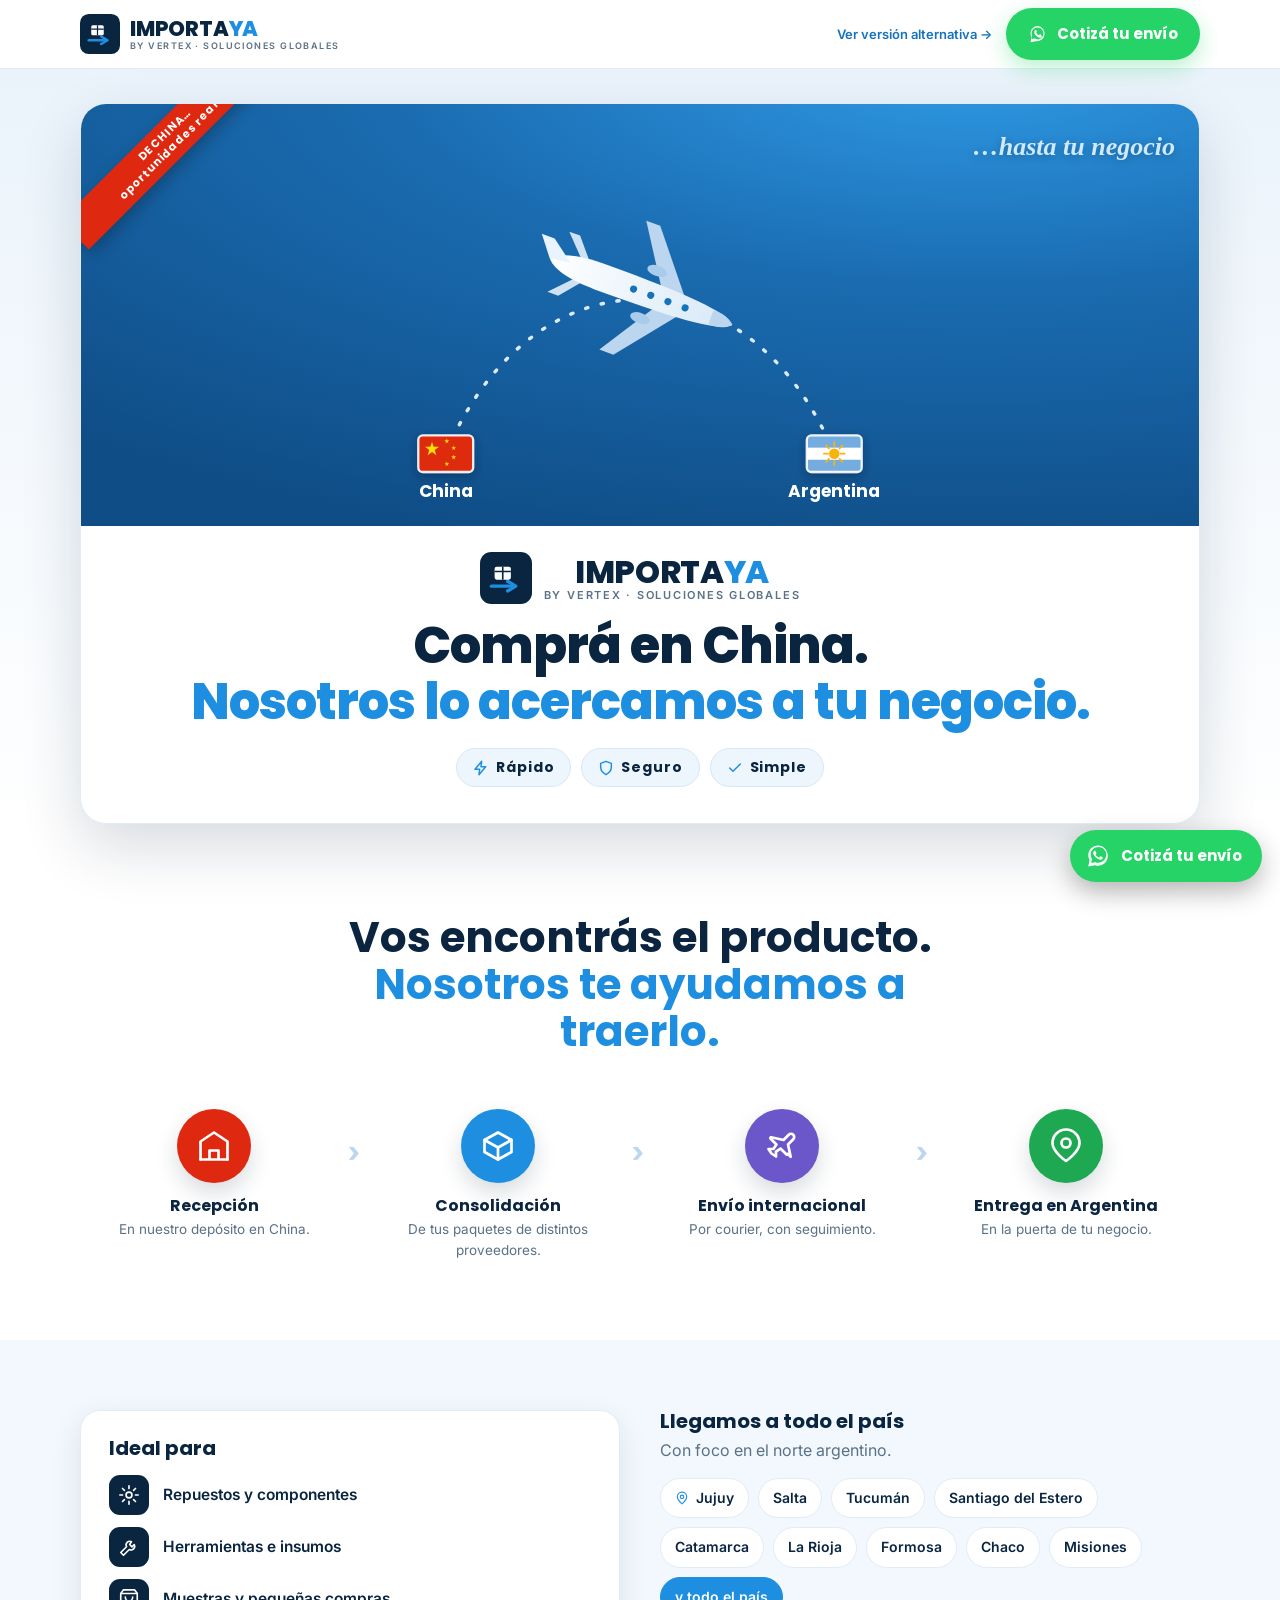
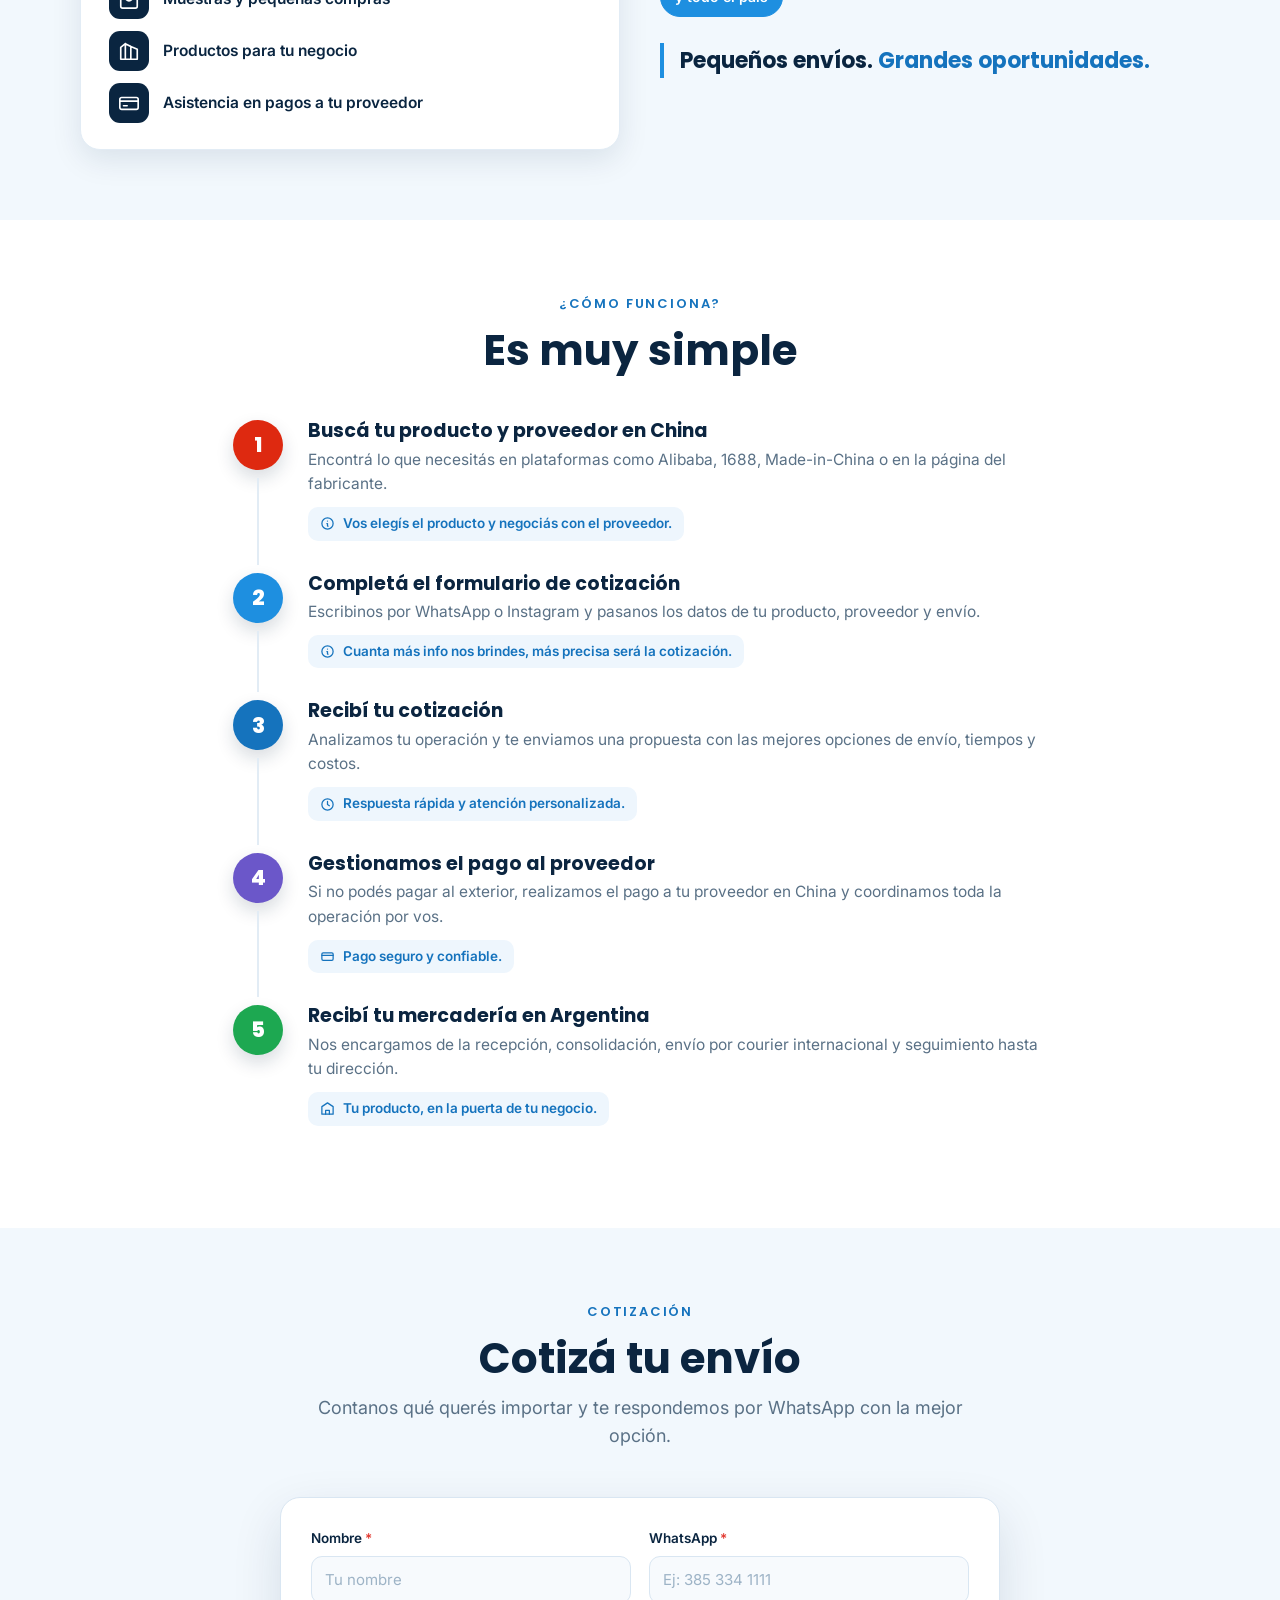
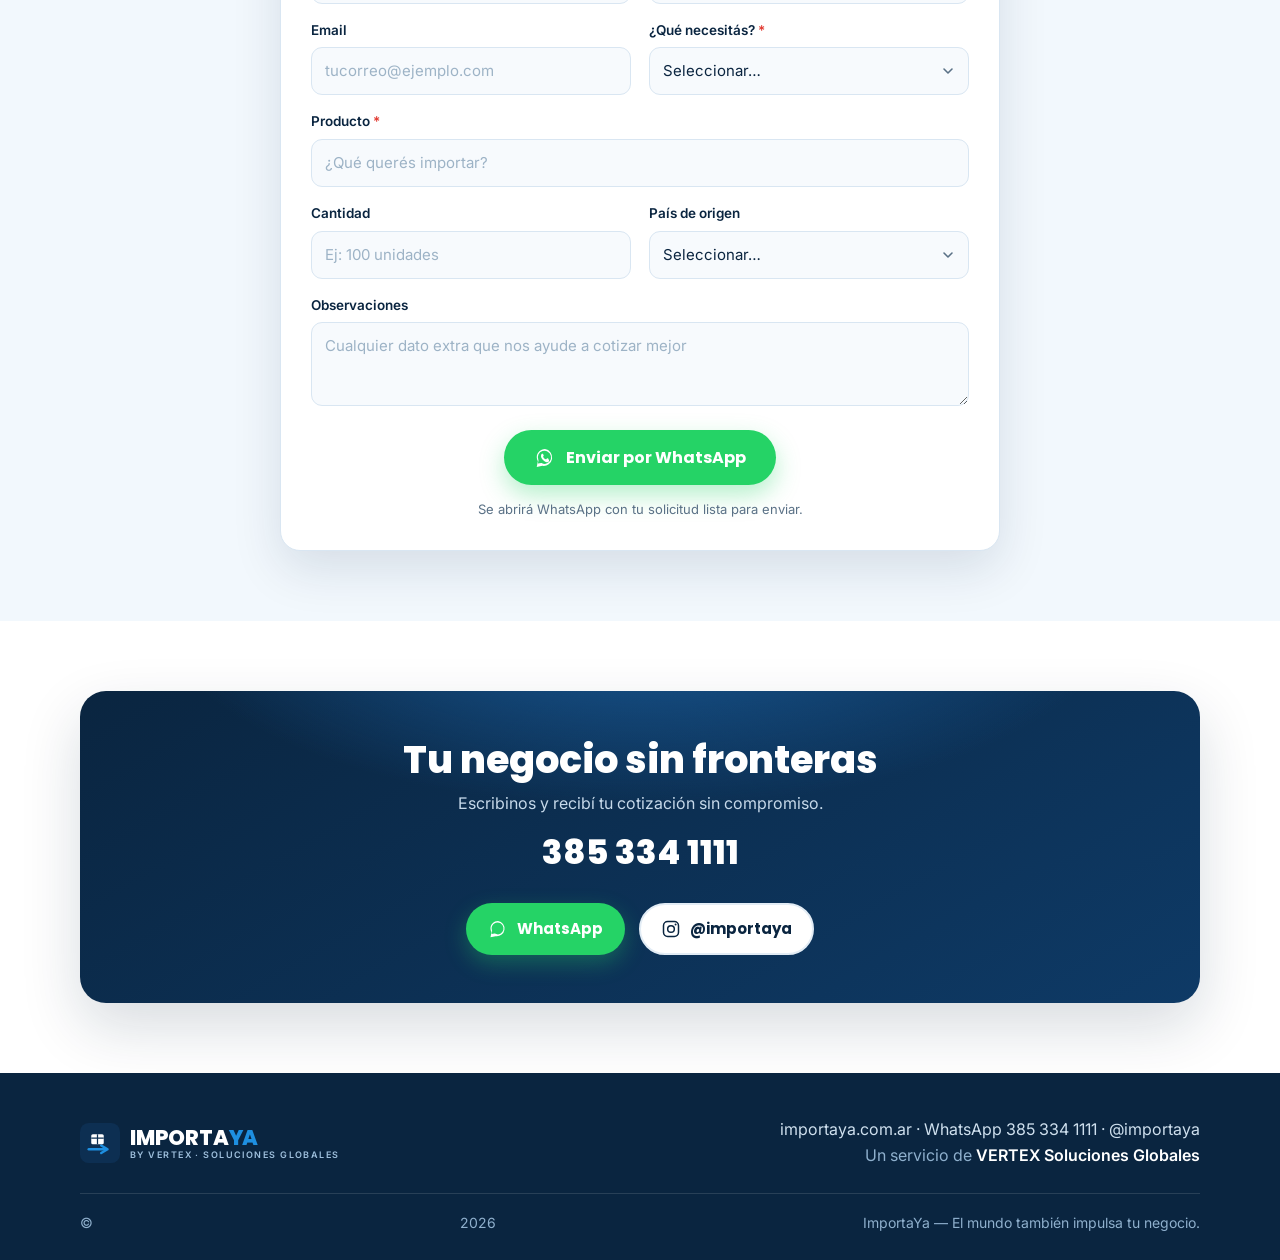
==== commit 8b6027b6: "fix: / ahora es página codeada fiel al mockup (no PNG pegados) Reemplaza el index.html que incrustab" ====
--- a/index.html
+++ b/index.html
@@ -4,10 +4,9 @@
   <meta charset="UTF-8">
   <meta name="viewport" content="width=device-width, initial-scale=1.0">
   <title>ImportaYa by Vertex — Comprá en China, te lo acercamos a tu negocio</title>
-  <meta name="description" content="Importá desde China a Argentina de forma rápida, segura y simple. Cotizá tu envío por WhatsApp: 385 334 1111.">
+  <meta name="description" content="Importá desde China a Argentina de forma rápida, segura y simple. Recepción, consolidación, envío por courier y entrega en tu puerta. Cotizá tu envío por WhatsApp: 385 334 1111.">
   <meta name="theme-color" content="#0a2540">
   <link rel="canonical" href="https://importaya.com.ar/">
-
   <meta property="og:type" content="website">
   <meta property="og:title" content="ImportaYa by Vertex — Tu negocio sin fronteras">
   <meta property="og:description" content="Comprá en China, nosotros lo acercamos a tu negocio en Argentina. Rápido, seguro y simple.">
@@ -15,168 +14,320 @@
   <meta property="og:image" content="https://importaya.com.ar/assets/og.svg">
   <meta property="og:locale" content="es_AR">
   <meta name="twitter:card" content="summary_large_image">
-
   <link rel="icon" type="image/svg+xml" href="/assets/favicon.svg">
   <link rel="preconnect" href="https://fonts.googleapis.com">
   <link rel="preconnect" href="https://fonts.gstatic.com" crossorigin>
   <link href="https://fonts.googleapis.com/css2?family=Inter:wght@400;500;600;700&family=Poppins:wght@600;700;800&display=swap" rel="stylesheet">
+  <link rel="stylesheet" href="/css/home.css">
   <link rel="stylesheet" href="/css/form.css">
-  <style>
-    :root { --navy:#0a2540; --green:#25d366; --green-600:#1da851; }
-    * { box-sizing: border-box; }
-    html { scroll-behavior: smooth; }
-    body {
-      margin: 0;
-      font-family: "Inter", -apple-system, BlinkMacSystemFont, "Segoe UI", Roboto, Helvetica, Arial, sans-serif;
-      color: var(--navy);
-      background: linear-gradient(180deg, #eaf3fb 0%, #d7e8f7 100%);
-      min-height: 100vh;
-    }
-    img { display: block; max-width: 100%; height: auto; }
-    .container { width: min(100% - 32px, 900px); margin: 0 auto; }
-    .topbar {
-      display: flex; justify-content: flex-end; padding: 14px 0;
-    }
-    .switch-link {
-      font-size: 14px; font-weight: 600; color: #12457a; text-decoration: none;
-      background: rgba(255,255,255,.7); border: 1px solid #c7ddf0; border-radius: 999px;
-      padding: 8px 16px; transition: background .12s ease;
-    }
-    .switch-link:hover { background: #fff; }
-    .boards { display: flex; flex-direction: column; gap: 20px; padding-bottom: 16px; }
-    .board {
-      width: 100%; border-radius: 16px; background: #fff;
-      box-shadow: 0 8px 30px rgba(10,42,74,.14);
-    }
-    .quote-wrap { padding: 40px 0 80px; }
-    footer {
-      background: var(--navy); color: #cfe0ee; text-align: center;
-      padding: 30px 16px; font-size: 14px;
-    }
-    footer .brand-v { color: #fff; font-weight: 600; }
-    footer a { color: #cfe0ee; }
-    /* Floating WhatsApp */
-    .wa-fab {
-      position: fixed; right: max(18px, env(safe-area-inset-right)); bottom: max(18px, env(safe-area-inset-bottom));
-      z-index: 50; display: inline-flex; align-items: center; gap: 10px;
-      padding: 13px 20px 13px 15px; background: var(--green); color: #fff;
-      font-family: "Poppins", sans-serif; font-weight: 700; font-size: 15px; text-decoration: none;
-      border-radius: 999px; box-shadow: 0 10px 26px rgba(0,0,0,.28); transition: transform .12s, background .12s;
-    }
-    .wa-fab:hover { background: var(--green-600); transform: translateY(-2px); }
-    .wa-fab svg { width: 26px; height: 26px; }
-    @media (max-width: 560px) {
-      .wa-fab .wa-label { display: none; }
-      .wa-fab { padding: 15px; }
-      .wa-fab svg { width: 28px; height: 28px; }
-    }
-  </style>
 </head>
 <body>
-  <div class="container">
-    <div class="topbar">
-      <a class="switch-link" href="/pro/">Ver versión alternativa →</a>
+
+  <!-- HEADER -->
+  <header class="header">
+    <div class="container">
+      <a class="logo" href="#top" aria-label="ImportaYa por Vertex">
+        <svg class="logo-mark" viewBox="0 0 64 64" aria-hidden="true">
+          <rect width="64" height="64" rx="14" fill="#0a2540"/>
+          <path d="M14 42 L40 42" stroke="#1e8fe0" stroke-width="4" stroke-linecap="round"/>
+          <path d="M34 36 L44 42 L34 48" fill="none" stroke="#1e8fe0" stroke-width="4" stroke-linecap="round" stroke-linejoin="round"/>
+          <rect x="18" y="18" width="20" height="16" rx="2.5" fill="#fff"/>
+          <path d="M18 24 H38 M28 18 V34" stroke="#0a2540" stroke-width="2"/>
+        </svg>
+        <span class="logo-text">
+          <span class="logo-word"><span class="b">IMPORTA</span><span class="y">YA</span></span>
+          <span class="logo-sub">by Vertex · Soluciones Globales</span>
+        </span>
+      </a>
+      <div class="header-right">
+        <a class="alt-link" href="/pro/">Ver versión alternativa →</a>
+        <a class="btn btn--wa" href="#cotizar">
+          <svg viewBox="0 0 32 32" fill="currentColor" aria-hidden="true"><path d="M16 3C9.4 3 4 8.4 4 15c0 2.1.6 4.1 1.6 5.9L4 29l8.2-1.6A12 12 0 1 0 16 3Zm0 21.6c-1.8 0-3.5-.5-5-1.3l-.4-.2-4.9 1 .9-4.8-.2-.4A9.6 9.6 0 1 1 16 24.6Zm5.3-7.2c-.3-.1-1.7-.8-2-.9-.3-.1-.5-.1-.6.1l-.9 1.1c-.2.2-.3.2-.6.1-1.7-.8-2.8-1.5-3.9-3.4-.3-.5.3-.5.8-1.5.1-.2 0-.4 0-.5l-.9-2.2c-.2-.6-.5-.5-.6-.5h-.6c-.2 0-.5.1-.8.4-1 1-1 2.4-1 3.8.1 1.4 1.1 2.8 1.2 3 .1.2 2 3.1 4.9 4.4 2.9 1.2 2.9.8 3.5.8.5-.1 1.7-.7 1.9-1.4.2-.7.2-1.2.2-1.4-.1-.1-.3-.2-.6-.3Z"/></svg>
+          <span class="lbl">Cotizá tu envío</span>
+        </a>
+      </div>
     </div>
-    <div class="boards">
-      <img class="board" src="/assets/infografia-1.png" width="1592" height="1562"
-           alt="ImportaYa by Vertex: comprá en China, nosotros lo acercamos a tu negocio en Argentina. Rápido, seguro y simple. WhatsApp 385 334 1111."
-           loading="eager" fetchpriority="high" decoding="async">
-      <img class="board" src="/assets/infografia-2.png" width="1460" height="1534"
-           alt="¿Cómo funciona? Es muy simple: buscá el producto en China, completá el formulario, recibí tu cotización, gestionamos el pago y recibí tu mercadería en Argentina."
-           loading="lazy" decoding="async">
+  </header>
+
+  <main id="top">
+    <!-- HERO POSTER -->
+    <section class="hero">
+      <div class="container">
+        <div class="poster">
+          <div class="sky">
+            <span class="ribbon">DE CHINA…<br>oportunidades reales</span>
+            <div class="sky-top"><span class="accent">…hasta tu negocio</span></div>
+            <svg class="scene" viewBox="0 0 560 300" xmlns="http://www.w3.org/2000/svg" aria-hidden="true">
+              <defs>
+                <linearGradient id="plane" x1="0" y1="0" x2="1" y2="0"><stop offset="0" stop-color="#fff"/><stop offset="1" stop-color="#d7e8f7"/></linearGradient>
+                <filter id="ds" x="-40%" y="-40%" width="180%" height="180%"><feDropShadow dx="0" dy="3" stdDeviation="4" flood-color="#04203f" flood-opacity="0.45"/></filter>
+                <path id="star" d="M0,-1 L0.225,-0.309 L0.951,-0.309 L0.363,0.118 L0.588,0.809 L0,0.382 L-0.588,0.809 L-0.363,0.118 L-0.951,-0.309 L-0.225,-0.309 Z"/>
+              </defs>
+              <path d="M110 250 C 185 70, 375 70, 450 250" fill="none" stroke="#e6f3ff" stroke-width="3" stroke-dasharray="2 12" stroke-linecap="round" opacity=".95"/>
+              <!-- plane -->
+              <g transform="translate(280 108) rotate(20)">
+                <path d="M20 -4 L -16 -60 L -3 -60 L 44 -2 Z" fill="#bcd6ef"/>
+                <path d="M20 4 L -16 60 L -3 60 L 44 2 Z" fill="#bcd6ef"/>
+                <path d="M-52 -3 L -76 -28 L -66 -28 L -44 -2 Z" fill="#cfe2f4"/>
+                <path d="M-52 3 L -76 28 L -66 28 L -44 2 Z" fill="#cfe2f4"/>
+                <ellipse cx="8" cy="-22" rx="9" ry="4.6" fill="#a9cbec"/>
+                <ellipse cx="8" cy="22" rx="9" ry="4.6" fill="#a9cbec"/>
+                <path d="M86 0 C 78 -9, 40 -12, -34 -12 C -58 -12, -76 -9, -84 0 C -76 9, -58 12, -34 12 C 40 12, 78 9, 86 0 Z" fill="url(#plane)"/>
+                <path d="M-84 0 L -98 -18 L -86 -18 L -66 -3 Z" fill="#eaf4ff"/>
+                <path d="M86 0 C 80 -6, 72 -7, 66 -6 L 66 6 C 72 7, 80 6, 86 0 Z" fill="#bcd6ef"/>
+                <circle cx="42" cy="0" r="3.1" fill="#1573bd"/><circle cx="26" cy="0" r="3.1" fill="#1573bd"/>
+                <circle cx="10" cy="0" r="3.1" fill="#1573bd"/><circle cx="-6" cy="0" r="3.1" fill="#1573bd"/>
+              </g>
+              <!-- China flag -->
+              <g transform="translate(86 234)" filter="url(#ds)">
+                <rect width="48" height="32" rx="4" fill="#de2910"/>
+                <g fill="#ffde00">
+                  <use href="#star" transform="translate(12 12) scale(6.5)"/>
+                  <use href="#star" transform="translate(25 5) scale(2.3)"/>
+                  <use href="#star" transform="translate(31 11) scale(2.3)"/>
+                  <use href="#star" transform="translate(31 19) scale(2.3)"/>
+                  <use href="#star" transform="translate(25 25) scale(2.3)"/>
+                </g>
+                <rect width="48" height="32" rx="4" fill="none" stroke="#fff" stroke-opacity=".9" stroke-width="2"/>
+              </g>
+              <text x="110" y="288" fill="#fff" font-family="Poppins,sans-serif" font-size="15" font-weight="700" text-anchor="middle">China</text>
+              <!-- Argentina flag -->
+              <g transform="translate(426 234)" filter="url(#ds)">
+                <clipPath id="argClip"><rect width="48" height="32" rx="4"/></clipPath>
+                <g clip-path="url(#argClip)">
+                  <rect width="48" height="32" fill="#fff"/>
+                  <rect width="48" height="10.7" fill="#74acdf"/>
+                  <rect y="21.3" width="48" height="10.7" fill="#74acdf"/>
+                  <g stroke="#f6b40e" stroke-width="1.6" stroke-linecap="round">
+                    <line x1="29.5" y1="16" x2="33" y2="16"/><line x1="18.5" y1="16" x2="15" y2="16"/>
+                    <line x1="24" y1="9.5" x2="24" y2="6"/><line x1="24" y1="22.5" x2="24" y2="26"/>
+                    <line x1="28.6" y1="11.4" x2="31.1" y2="8.9"/><line x1="19.4" y1="20.6" x2="16.9" y2="23.1"/>
+                    <line x1="28.6" y1="20.6" x2="31.1" y2="23.1"/><line x1="19.4" y1="11.4" x2="16.9" y2="8.9"/>
+                  </g>
+                  <circle cx="24" cy="16" r="4.6" fill="#f6b40e"/>
+                </g>
+                <rect width="48" height="32" rx="4" fill="none" stroke="#fff" stroke-opacity=".9" stroke-width="2"/>
+              </g>
+              <text x="450" y="288" fill="#fff" font-family="Poppins,sans-serif" font-size="15" font-weight="700" text-anchor="middle">Argentina</text>
+            </svg>
+          </div>
+
+          <div class="poster-body">
+            <div class="poster-logo">
+              <svg class="logo-mark" viewBox="0 0 64 64" aria-hidden="true">
+                <rect width="64" height="64" rx="14" fill="#0a2540"/>
+                <path d="M14 42 L40 42" stroke="#1e8fe0" stroke-width="4" stroke-linecap="round"/>
+                <path d="M34 36 L44 42 L34 48" fill="none" stroke="#1e8fe0" stroke-width="4" stroke-linecap="round" stroke-linejoin="round"/>
+                <rect x="18" y="18" width="20" height="16" rx="2.5" fill="#fff"/>
+                <path d="M18 24 H38 M28 18 V34" stroke="#0a2540" stroke-width="2"/>
+              </svg>
+              <span class="logo-text">
+                <span class="logo-word"><span class="b">IMPORTA</span><span class="y">YA</span></span>
+                <span class="logo-sub">by Vertex · Soluciones Globales</span>
+              </span>
+            </div>
+            <h1>Comprá en China.<br><span class="blue">Nosotros lo acercamos a tu negocio.</span></h1>
+            <div class="pills">
+              <span class="pill"><svg viewBox="0 0 24 24" fill="none" stroke="currentColor" stroke-width="2.2" stroke-linecap="round" stroke-linejoin="round"><path d="M13 2 3 14h7l-1 8 10-12h-7z"/></svg> Rápido</span>
+              <span class="pill"><svg viewBox="0 0 24 24" fill="none" stroke="currentColor" stroke-width="2.2" stroke-linecap="round" stroke-linejoin="round"><path d="M12 2 4 5v6c0 5 3.4 8.5 8 11 4.6-2.5 8-6 8-11V5z"/></svg> Seguro</span>
+              <span class="pill"><svg viewBox="0 0 24 24" fill="none" stroke="currentColor" stroke-width="2.2" stroke-linecap="round" stroke-linejoin="round"><path d="M20 6 9 17l-5-5"/></svg> Simple</span>
+            </div>
+          </div>
+        </div>
+      </div>
+    </section>
+
+    <!-- PROCESO 4 pasos -->
+    <section class="section" id="servicio">
+      <div class="container">
+        <div class="section-head reveal">
+          <h2>Vos encontrás el producto. <span class="blue">Nosotros te ayudamos a traerlo.</span></h2>
+        </div>
+        <div class="flow">
+          <div class="flow-card reveal">
+            <div class="flow-ico"><svg viewBox="0 0 24 24" fill="none" stroke="currentColor" stroke-width="1.8" stroke-linecap="round" stroke-linejoin="round"><path d="M3 21V9l9-6 9 6v12"/><path d="M3 21h18M9 21v-6h6v6"/></svg></div>
+            <h3>Recepción</h3><p>En nuestro depósito en China.</p>
+          </div>
+          <div class="flow-card reveal">
+            <div class="flow-ico"><svg viewBox="0 0 24 24" fill="none" stroke="currentColor" stroke-width="1.8" stroke-linecap="round" stroke-linejoin="round"><path d="M21 16V8l-9-5-9 5v8l9 5 9-5z"/><path d="M3 8l9 5 9-5M12 13v8"/></svg></div>
+            <h3>Consolidación</h3><p>De tus paquetes de distintos proveedores.</p>
+          </div>
+          <div class="flow-card reveal">
+            <div class="flow-ico"><svg viewBox="0 0 24 24" fill="none" stroke="currentColor" stroke-width="1.8" stroke-linecap="round" stroke-linejoin="round"><path d="M17.8 19.2 16 11l3.5-3.5a2.1 2.1 0 0 0-3-3L13 8 4.8 6.2a.5.5 0 0 0-.5.8l4 4-2 3H3l2 3 3 2v-3.3l3-2 4 4a.5.5 0 0 0 .8-.5z"/></svg></div>
+            <h3>Envío internacional</h3><p>Por courier, con seguimiento.</p>
+          </div>
+          <div class="flow-card reveal">
+            <div class="flow-ico"><svg viewBox="0 0 24 24" fill="none" stroke="currentColor" stroke-width="1.8" stroke-linecap="round" stroke-linejoin="round"><path d="M21 10c0 6-9 12-9 12s-9-6-9-12a9 9 0 0 1 18 0z"/><circle cx="12" cy="10" r="3"/></svg></div>
+            <h3>Entrega en Argentina</h3><p>En la puerta de tu negocio.</p>
+          </div>
+        </div>
+      </div>
+    </section>
+
+    <!-- IDEAL PARA + COBERTURA -->
+    <section class="section section--soft">
+      <div class="container">
+        <div class="split">
+          <div class="panel reveal">
+            <h3>Ideal para</h3>
+            <div class="ideal-list">
+              <div class="ideal-item"><span class="ic"><svg viewBox="0 0 24 24" fill="none" stroke="currentColor" stroke-width="1.8" stroke-linecap="round" stroke-linejoin="round"><circle cx="12" cy="12" r="3.2"/><path d="M12 2v3M12 19v3M2 12h3M19 12h3M4.9 4.9l2.1 2.1M17 17l2.1 2.1M19.1 4.9 17 7M7 17l-2.1 2.1"/></svg></span> Repuestos y componentes</div>
+              <div class="ideal-item"><span class="ic"><svg viewBox="0 0 24 24" fill="none" stroke="currentColor" stroke-width="1.8" stroke-linecap="round" stroke-linejoin="round"><path d="M14.7 6.3a4 4 0 0 0-5.4 5.4L3 18l3 3 6.3-6.3a4 4 0 0 0 5.4-5.4l-2.5 2.5-2.5-2.5z"/></svg></span> Herramientas e insumos</div>
+              <div class="ideal-item"><span class="ic"><svg viewBox="0 0 24 24" fill="none" stroke="currentColor" stroke-width="1.8" stroke-linecap="round" stroke-linejoin="round"><path d="M6 2 3 6v14a2 2 0 0 0 2 2h14a2 2 0 0 0 2-2V6l-3-4z"/><path d="M3 6h18M16 10a4 4 0 0 1-8 0"/></svg></span> Muestras y pequeñas compras</div>
+              <div class="ideal-item"><span class="ic"><svg viewBox="0 0 24 24" fill="none" stroke="currentColor" stroke-width="1.8" stroke-linecap="round" stroke-linejoin="round"><path d="M3 21V8l5-4v17M8 21V4l6 3v14M14 21V7l7 3v11H3"/></svg></span> Productos para tu negocio</div>
+              <div class="ideal-item"><span class="ic"><svg viewBox="0 0 24 24" fill="none" stroke="currentColor" stroke-width="1.8" stroke-linecap="round" stroke-linejoin="round"><rect x="2" y="6" width="20" height="13" rx="2"/><path d="M2 10h20M6 15h4"/></svg></span> Asistencia en pagos a tu proveedor</div>
+            </div>
+          </div>
+          <div class="sign reveal">
+            <h3 style="font-family:var(--head);font-weight:700;font-size:20px;color:var(--navy);margin-bottom:6px">Llegamos a todo el país</h3>
+            <p style="color:var(--muted);margin-bottom:14px">Con foco en el norte argentino.</p>
+            <div class="provinces">
+              <span class="prov"><svg viewBox="0 0 24 24" fill="none" stroke="currentColor" stroke-width="2"><path d="M12 2a8 8 0 0 0-8 8c0 5 8 12 8 12s8-7 8-12a8 8 0 0 0-8-8z"/><circle cx="12" cy="10" r="3"/></svg>Jujuy</span>
+              <span class="prov">Salta</span><span class="prov">Tucumán</span><span class="prov">Santiago del Estero</span>
+              <span class="prov">Catamarca</span><span class="prov">La Rioja</span><span class="prov">Formosa</span>
+              <span class="prov">Chaco</span><span class="prov">Misiones</span><span class="prov all">y todo el país</span>
+            </div>
+            <p class="quote-line">Pequeños envíos. <span class="blue">Grandes oportunidades.</span></p>
+          </div>
+        </div>
+      </div>
+    </section>
+
+    <!-- CÓMO FUNCIONA 5 pasos -->
+    <section class="section" id="como-funciona">
+      <div class="container">
+        <div class="section-head reveal">
+          <span class="eyebrow">¿Cómo funciona?</span>
+          <h2>Es muy simple</h2>
+        </div>
+        <div class="steps">
+          <div class="step reveal">
+            <div class="step-rail"><div class="step-num">1</div><div class="step-line"></div></div>
+            <div class="step-body"><h3>Buscá tu producto y proveedor en China</h3><p>Encontrá lo que necesitás en plataformas como Alibaba, 1688, Made-in-China o en la página del fabricante.</p><span class="step-note"><svg viewBox="0 0 24 24" fill="none" stroke="currentColor" stroke-width="2" stroke-linecap="round" stroke-linejoin="round"><circle cx="12" cy="12" r="9"/><path d="M12 8h.01M11 12h1v4h1"/></svg> Vos elegís el producto y negociás con el proveedor.</span></div>
+          </div>
+          <div class="step reveal">
+            <div class="step-rail"><div class="step-num">2</div><div class="step-line"></div></div>
+            <div class="step-body"><h3>Completá el formulario de cotización</h3><p>Escribinos por WhatsApp o Instagram y pasanos los datos de tu producto, proveedor y envío.</p><span class="step-note"><svg viewBox="0 0 24 24" fill="none" stroke="currentColor" stroke-width="2" stroke-linecap="round" stroke-linejoin="round"><circle cx="12" cy="12" r="9"/><path d="M12 8h.01M11 12h1v4h1"/></svg> Cuanta más info nos brindes, más precisa será la cotización.</span></div>
+          </div>
+          <div class="step reveal">
+            <div class="step-rail"><div class="step-num">3</div><div class="step-line"></div></div>
+            <div class="step-body"><h3>Recibí tu cotización</h3><p>Analizamos tu operación y te enviamos una propuesta con las mejores opciones de envío, tiempos y costos.</p><span class="step-note"><svg viewBox="0 0 24 24" fill="none" stroke="currentColor" stroke-width="2" stroke-linecap="round" stroke-linejoin="round"><circle cx="12" cy="12" r="9"/><path d="M12 7v5l3 2"/></svg> Respuesta rápida y atención personalizada.</span></div>
+          </div>
+          <div class="step reveal">
+            <div class="step-rail"><div class="step-num">4</div><div class="step-line"></div></div>
+            <div class="step-body"><h3>Gestionamos el pago al proveedor</h3><p>Si no podés pagar al exterior, realizamos el pago a tu proveedor en China y coordinamos toda la operación por vos.</p><span class="step-note"><svg viewBox="0 0 24 24" fill="none" stroke="currentColor" stroke-width="2" stroke-linecap="round" stroke-linejoin="round"><rect x="3" y="6" width="18" height="12" rx="2"/><path d="M3 10h18"/></svg> Pago seguro y confiable.</span></div>
+          </div>
+          <div class="step reveal">
+            <div class="step-rail"><div class="step-num">5</div><div class="step-line"></div></div>
+            <div class="step-body"><h3>Recibí tu mercadería en Argentina</h3><p>Nos encargamos de la recepción, consolidación, envío por courier internacional y seguimiento hasta tu dirección.</p><span class="step-note"><svg viewBox="0 0 24 24" fill="none" stroke="currentColor" stroke-width="2" stroke-linecap="round" stroke-linejoin="round"><path d="M3 21V9l9-6 9 6v12H3z"/><path d="M9 21v-6h6v6"/></svg> Tu producto, en la puerta de tu negocio.</span></div>
+          </div>
+        </div>
+      </div>
+    </section>
+
+    <!-- COTIZACIÓN -->
+    <section class="section section--soft" id="cotizar">
+      <div class="container">
+        <div class="section-head reveal">
+          <span class="eyebrow">Cotización</span>
+          <h2>Cotizá tu envío</h2>
+          <p>Contanos qué querés importar y te respondemos por WhatsApp con la mejor opción.</p>
+        </div>
+        <div class="quote reveal">
+          <div class="quote-card">
+            <form id="quoteForm">
+              <div class="form-grid">
+                <div class="field"><label for="nombre">Nombre <span class="req">*</span></label><input id="nombre" name="nombre" type="text" placeholder="Tu nombre" required data-req></div>
+                <div class="field"><label for="telefono">WhatsApp <span class="req">*</span></label><input id="telefono" name="telefono" type="tel" placeholder="Ej: 385 334 1111" required data-req></div>
+                <div class="field"><label for="email">Email</label><input id="email" name="email" type="email" placeholder="tucorreo@ejemplo.com"></div>
+                <div class="field"><label for="tipoOperacion">¿Qué necesitás? <span class="req">*</span></label>
+                  <select id="tipoOperacion" name="tipoOperacion" required data-req>
+                    <option value="">Seleccionar…</option>
+                    <option value="Courier">Courier (compra pequeña / personal)</option>
+                    <option value="Importación comercial">Importación comercial</option>
+                    <option value="Búsqueda de proveedor">Búsqueda de proveedor</option>
+                  </select>
+                </div>
+                <div class="field field--full" id="field-empresa"><label for="empresa">Empresa</label><input id="empresa" name="empresa" type="text" placeholder="Nombre de tu empresa"></div>
+                <div class="field field--full"><label for="producto">Producto <span class="req">*</span></label><input id="producto" name="producto" type="text" placeholder="¿Qué querés importar?" required data-req></div>
+                <div class="field"><label for="cantidad">Cantidad</label><input id="cantidad" name="cantidad" type="text" placeholder="Ej: 100 unidades"></div>
+                <div class="field"><label for="paisOrigen">País de origen</label>
+                  <select id="paisOrigen" name="paisOrigen">
+                    <option value="">Seleccionar…</option><option value="China">China</option>
+                    <option value="Estados Unidos">Estados Unidos</option><option value="Europa">Europa</option><option value="Otro">Otro</option>
+                  </select>
+                </div>
+                <div class="field" id="field-valor"><label for="valor">Valor estimado</label><input id="valor" name="valor" type="text" placeholder="Ej: USD 500"></div>
+                <div class="field" id="field-link"><label for="linkProducto">Link del producto</label><input id="linkProducto" name="linkProducto" type="url" placeholder="https://..."></div>
+                <div class="field field--full" id="field-especificaciones"><label for="especificaciones">Especificaciones técnicas</label><textarea id="especificaciones" name="especificaciones" placeholder="Detalles, medidas, certificaciones requeridas…"></textarea></div>
+                <div class="field field--full"><label for="observaciones">Observaciones</label><textarea id="observaciones" name="observaciones" placeholder="Cualquier dato extra que nos ayude a cotizar mejor"></textarea></div>
+              </div>
+              <div class="form-actions">
+                <button type="submit" class="btn-cotizar">
+                  <svg viewBox="0 0 32 32" fill="currentColor" aria-hidden="true"><path d="M16 3C9.4 3 4 8.4 4 15c0 2.1.6 4.1 1.6 5.9L4 29l8.2-1.6A12 12 0 1 0 16 3Zm0 21.6c-1.8 0-3.5-.5-5-1.3l-.4-.2-4.9 1 .9-4.8-.2-.4A9.6 9.6 0 1 1 16 24.6Zm5.3-7.2c-.3-.1-1.7-.8-2-.9-.3-.1-.5-.1-.6.1l-.9 1.1c-.2.2-.3.2-.6.1-1.7-.8-2.8-1.5-3.9-3.4-.3-.5.3-.5.8-1.5.1-.2 0-.4 0-.5l-.9-2.2c-.2-.6-.5-.5-.6-.5h-.6c-.2 0-.5.1-.8.4-1 1-1 2.4-1 3.8.1 1.4 1.1 2.8 1.2 3 .1.2 2 3.1 4.9 4.4 2.9 1.2 2.9.8 3.5.8.5-.1 1.7-.7 1.9-1.4.2-.7.2-1.2.2-1.4-.1-.1-.3-.2-.6-.3Z"/></svg>
+                  Enviar por WhatsApp
+                </button>
+                <p class="form-note">Se abrirá WhatsApp con tu solicitud lista para enviar.</p>
+              </div>
+            </form>
+          </div>
+        </div>
+      </div>
+    </section>
+
+    <!-- CTA -->
+    <section class="section">
+      <div class="container">
+        <div class="cta reveal">
+          <h2>Tu negocio sin fronteras</h2>
+          <p>Escribinos y recibí tu cotización sin compromiso.</p>
+          <div class="phone"><a href="https://wa.me/5493853341111">385 334 1111</a></div>
+          <div class="cta-actions">
+            <a class="btn btn--wa" href="https://wa.me/5493853341111" target="_blank" rel="noopener">
+              <svg viewBox="0 0 32 32" fill="currentColor" aria-hidden="true"><path d="M16 3C9.4 3 4 8.4 4 15c0 2.1.6 4.1 1.6 5.9L4 29l8.2-1.6A12 12 0 1 0 16 3Zm0 21.6c-1.8 0-3.5-.5-5-1.3l-.4-.2-4.9 1 .9-4.8-.2-.4A9.6 9.6 0 1 1 16 24.6Z"/></svg>
+              WhatsApp
+            </a>
+            <a class="btn btn--outline" href="https://instagram.com/importaya" target="_blank" rel="noopener">
+              <svg viewBox="0 0 24 24" fill="none" stroke="currentColor" stroke-width="1.8"><rect x="3" y="3" width="18" height="18" rx="5"/><circle cx="12" cy="12" r="4"/><circle cx="17.5" cy="6.5" r="1.2" fill="currentColor" stroke="none"/></svg>
+              @importaya
+            </a>
+          </div>
+        </div>
+      </div>
+    </section>
+  </main>
+
+  <!-- FOOTER -->
+  <footer class="footer">
+    <div class="container">
+      <a class="logo" href="#top" aria-label="ImportaYa">
+        <svg class="logo-mark" viewBox="0 0 64 64" aria-hidden="true">
+          <rect width="64" height="64" rx="14" fill="#0d2f52"/>
+          <path d="M14 42 L40 42" stroke="#1e8fe0" stroke-width="4" stroke-linecap="round"/>
+          <path d="M34 36 L44 42 L34 48" fill="none" stroke="#1e8fe0" stroke-width="4" stroke-linecap="round" stroke-linejoin="round"/>
+          <rect x="18" y="18" width="20" height="16" rx="2.5" fill="#fff"/>
+          <path d="M18 24 H38 M28 18 V34" stroke="#0d2f52" stroke-width="2"/>
+        </svg>
+        <span class="logo-text"><span class="logo-word" style="color:#fff"><span style="color:#fff">IMPORTA</span><span class="y">YA</span></span><span class="logo-sub" style="color:#9fc0dd">by Vertex · Soluciones Globales</span></span>
+      </a>
+      <div style="text-align:right">
+        <p><a href="https://importaya.com.ar">importaya.com.ar</a> · <a href="https://wa.me/5493853341111">WhatsApp 385 334 1111</a> · <a href="https://instagram.com/importaya">@importaya</a></p>
+        <p style="color:#8fb0cd">Un servicio de <span class="brand-v">VERTEX Soluciones Globales</span></p>
+      </div>
     </div>
-  </div>
-
-  <!-- Formulario de cotización -->
-  <div class="container quote-wrap">
-    <section class="quote" id="cotizar">
-      <div class="quote-card">
-        <h2 class="quote-title">Cotizá tu envío</h2>
-        <p class="quote-lead">Completá el formulario y te contactamos por WhatsApp con tu cotización.</p>
-        <form id="quoteForm">
-          <div class="form-grid">
-            <div class="field">
-              <label for="nombre">Nombre <span class="req">*</span></label>
-              <input id="nombre" name="nombre" type="text" placeholder="Tu nombre" required data-req>
-            </div>
-            <div class="field">
-              <label for="telefono">WhatsApp <span class="req">*</span></label>
-              <input id="telefono" name="telefono" type="tel" placeholder="Ej: 385 334 1111" required data-req>
-            </div>
-            <div class="field">
-              <label for="email">Email</label>
-              <input id="email" name="email" type="email" placeholder="tucorreo@ejemplo.com">
-            </div>
-            <div class="field">
-              <label for="tipoOperacion">¿Qué necesitás? <span class="req">*</span></label>
-              <select id="tipoOperacion" name="tipoOperacion" required data-req>
-                <option value="">Seleccionar…</option>
-                <option value="Courier">Courier (compra pequeña / personal)</option>
-                <option value="Importación comercial">Importación comercial</option>
-                <option value="Búsqueda de proveedor">Búsqueda de proveedor</option>
-              </select>
-            </div>
-            <div class="field field--full" id="field-empresa">
-              <label for="empresa">Empresa</label>
-              <input id="empresa" name="empresa" type="text" placeholder="Nombre de tu empresa">
-            </div>
-            <div class="field field--full">
-              <label for="producto">Producto <span class="req">*</span></label>
-              <input id="producto" name="producto" type="text" placeholder="¿Qué querés importar?" required data-req>
-            </div>
-            <div class="field">
-              <label for="cantidad">Cantidad</label>
-              <input id="cantidad" name="cantidad" type="text" placeholder="Ej: 100 unidades">
-            </div>
-            <div class="field">
-              <label for="paisOrigen">País de origen</label>
-              <select id="paisOrigen" name="paisOrigen">
-                <option value="">Seleccionar…</option>
-                <option value="China">China</option>
-                <option value="Estados Unidos">Estados Unidos</option>
-                <option value="Europa">Europa</option>
-                <option value="Otro">Otro</option>
-              </select>
-            </div>
-            <div class="field" id="field-valor">
-              <label for="valor">Valor estimado</label>
-              <input id="valor" name="valor" type="text" placeholder="Ej: USD 500">
-            </div>
-            <div class="field" id="field-link">
-              <label for="linkProducto">Link del producto</label>
-              <input id="linkProducto" name="linkProducto" type="url" placeholder="https://...">
-            </div>
-            <div class="field field--full" id="field-especificaciones">
-              <label for="especificaciones">Especificaciones técnicas</label>
-              <textarea id="especificaciones" name="especificaciones" placeholder="Detalles, medidas, certificaciones requeridas…"></textarea>
-            </div>
-            <div class="field field--full">
-              <label for="observaciones">Observaciones</label>
-              <textarea id="observaciones" name="observaciones" placeholder="Cualquier dato extra que nos ayude a cotizar mejor"></textarea>
-            </div>
-          </div>
-          <div class="form-actions">
-            <button type="submit" class="btn-cotizar">
-              <svg viewBox="0 0 32 32" fill="currentColor" aria-hidden="true"><path d="M16 3C9.4 3 4 8.4 4 15c0 2.1.6 4.1 1.6 5.9L4 29l8.2-1.6A12 12 0 1 0 16 3Zm0 21.6c-1.8 0-3.5-.5-5-1.3l-.4-.2-4.9 1 .9-4.8-.2-.4A9.6 9.6 0 1 1 16 24.6Zm5.3-7.2c-.3-.1-1.7-.8-2-.9-.3-.1-.5-.1-.6.1l-.9 1.1c-.2.2-.3.2-.6.1-1.7-.8-2.8-1.5-3.9-3.4-.3-.5.3-.5.8-1.5.1-.2 0-.4 0-.5l-.9-2.2c-.2-.6-.5-.5-.6-.5h-.6c-.2 0-.5.1-.8.4-1 1-1 2.4-1 3.8.1 1.4 1.1 2.8 1.2 3 .1.2 2 3.1 4.9 4.4 2.9 1.2 2.9.8 3.5.8.5-.1 1.7-.7 1.9-1.4.2-.7.2-1.2.2-1.4-.1-.1-.3-.2-.6-.3Z"/></svg>
-              Enviar por WhatsApp
-            </button>
-            <p class="form-note">Se abrirá WhatsApp con tu solicitud lista para enviar.</p>
-          </div>
-        </form>
-      </div>
-    </section>
-  </div>
-
-  <footer>
-    <p><strong>ImportaYa</strong> — Tu negocio sin fronteras · Un servicio de <span class="brand-v">VERTEX Soluciones Globales</span></p>
-    <p>WhatsApp <a href="https://wa.me/5493853341111">385 334 1111</a> · <a href="https://instagram.com/importaya">@importaya</a> · importaya.com.ar</p>
+    <div class="container footer-bottom">© <span id="year">2026</span> ImportaYa — El mundo también impulsa tu negocio.</div>
   </footer>
 
-  <a class="wa-fab" href="https://wa.me/5493853341111" target="_blank" rel="noopener" aria-label="Escribinos por WhatsApp: 385 334 1111">
+  <a class="wa-fab" href="https://wa.me/5493853341111" target="_blank" rel="noopener" aria-label="Cotizá tu envío por WhatsApp 385 334 1111">
     <svg viewBox="0 0 32 32" fill="currentColor" aria-hidden="true"><path d="M16.02 3C9.4 3 4.03 8.37 4.03 14.99c0 2.1.55 4.15 1.6 5.96L4 29l8.24-1.6a11.9 11.9 0 0 0 3.78.62h.01c6.62 0 11.99-5.37 11.99-11.99C28.02 8.37 22.64 3 16.02 3Zm0 21.6h-.01c-1.16 0-2.3-.31-3.29-.9l-.24-.14-4.89.95.98-4.77-.15-.25a9.6 9.6 0 0 1-1.47-5.12c0-5.3 4.32-9.6 9.63-9.6 2.57 0 4.98 1 6.8 2.82a9.55 9.55 0 0 1 2.82 6.79c0 5.3-4.32 9.61-9.61 9.61Zm5.28-7.2c-.29-.14-1.71-.84-1.98-.94-.27-.1-.46-.14-.65.15-.19.29-.75.94-.92 1.13-.17.19-.34.22-.63.07-.29-.14-1.22-.45-2.33-1.44-.86-.77-1.44-1.72-1.61-2.01-.17-.29-.02-.45.13-.59.13-.13.29-.34.43-.51.14-.17.19-.29.29-.48.1-.19.05-.36-.02-.51-.07-.14-.65-1.57-.89-2.15-.24-.57-.48-.49-.65-.5l-.56-.01c-.19 0-.51.07-.77.36-.27.29-1.01.99-1.01 2.42 0 1.43 1.04 2.81 1.18 3 .14.19 2.04 3.12 4.95 4.38.69.3 1.23.48 1.65.61.69.22 1.32.19 1.82.12.56-.08 1.71-.7 1.95-1.37.24-.67.24-1.25.17-1.37-.07-.12-.26-.19-.55-.34Z"/></svg>
-    <span class="wa-label">Cotizá tu envío</span>
+    <span class="lbl">Cotizá tu envío</span>
   </a>
 
+  <script>
+    document.getElementById('year').textContent = new Date().getFullYear();
+    var io = new IntersectionObserver(function(es){es.forEach(function(e){if(e.isIntersecting){e.target.classList.add('in');io.unobserve(e.target);}});},{threshold:.12});
+    document.querySelectorAll('.reveal').forEach(function(el){io.observe(el);});
+  </script>
   <script src="/js/cotizacion.js" defer></script>
 </body>
 </html>
--- a/css/home.css
+++ b/css/home.css
@@ -0,0 +1,157 @@
+/* ImportaYa — home fiel al mockup (versión codeada, tema claro tipo póster) */
+:root{
+  --navy:#0a2540; --navy2:#0d2f52; --blue:#1e8fe0; --blue600:#1573bd; --blue050:#eef6fd;
+  --red:#de2910; --green:#25d366; --green600:#1da851; --sun:#f6b40e;
+  --ink:#0b2540; --muted:#5a7186; --line:#e2ecf5; --bg:#ffffff; --soft:#f2f8fd;
+  --shadow:0 10px 30px rgba(10,37,64,.10); --shadow-lg:0 24px 60px rgba(10,37,64,.16);
+  --font:"Inter",-apple-system,BlinkMacSystemFont,"Segoe UI",Roboto,Helvetica,Arial,sans-serif;
+  --head:"Poppins",var(--font);
+}
+*{box-sizing:border-box}
+html{scroll-behavior:smooth}
+body{margin:0;font-family:var(--font);color:var(--ink);background:var(--bg);line-height:1.6;-webkit-font-smoothing:antialiased;overflow-x:hidden}
+h1,h2,h3{font-family:var(--head);line-height:1.12;margin:0}
+p{margin:0}
+a{color:inherit;text-decoration:none}
+svg{display:block}
+.container{width:min(100% - 32px,1120px);margin:0 auto}
+.script{font-family:"Poppins",cursive;font-style:italic;font-weight:700}
+
+/* Header */
+.header{position:sticky;top:0;z-index:40;background:rgba(255,255,255,.9);backdrop-filter:saturate(160%) blur(10px);border-bottom:1px solid var(--line)}
+.header .container{display:flex;align-items:center;justify-content:space-between;height:68px;gap:14px}
+.logo{display:inline-flex;align-items:center;gap:10px}
+.logo-mark{width:40px;height:40px;flex:0 0 auto}
+.logo-word{font-family:var(--head);font-weight:800;font-size:21px;letter-spacing:-.01em}
+.logo-word .b{color:var(--navy)} .logo-word .y{color:var(--blue)}
+.logo-sub{font-size:9px;letter-spacing:.16em;text-transform:uppercase;color:var(--muted);font-weight:600;margin-top:2px}
+.logo-text{display:flex;flex-direction:column;line-height:1}
+.header-right{display:flex;align-items:center;gap:14px}
+.alt-link{font-size:13px;font-weight:600;color:var(--blue600)}
+.alt-link:hover{text-decoration:underline}
+
+/* Buttons */
+.btn{display:inline-flex;align-items:center;justify-content:center;gap:9px;font-family:var(--head);font-weight:700;font-size:15px;padding:12px 20px;border-radius:999px;border:2px solid transparent;cursor:pointer;transition:transform .12s,background .12s,box-shadow .12s}
+.btn svg{width:20px;height:20px;flex:0 0 auto}
+.btn--wa{background:var(--green);color:#fff;box-shadow:0 8px 22px rgba(37,211,102,.32)}
+.btn--wa:hover{background:var(--green600);transform:translateY(-2px)}
+.btn--outline{background:#fff;color:var(--navy);border-color:var(--line)}
+.btn--outline:hover{border-color:var(--blue);color:var(--blue600)}
+
+/* Hero poster */
+.hero{padding:34px 0 20px;background:linear-gradient(180deg,#eaf3fb,#fff)}
+.poster{position:relative;background:#fff;border:1px solid var(--line);border-radius:26px;box-shadow:var(--shadow-lg);overflow:hidden}
+.sky{position:relative;background:radial-gradient(120% 120% at 80% -10%,#2f9be6 0%,#1a6bb0 45%,#0f4d86 100%);padding:22px 24px 16px;color:#fff}
+.ribbon{position:absolute;top:16px;left:-46px;transform:rotate(-45deg);background:var(--red);color:#fff;font-family:var(--head);font-weight:700;font-size:11px;letter-spacing:.04em;text-align:center;padding:6px 60px;box-shadow:0 6px 16px rgba(0,0,0,.25);line-height:1.25}
+.sky-top{display:flex;justify-content:flex-end}
+.sky .accent{font-family:"Poppins",cursive;font-style:italic;font-weight:700;font-size:clamp(18px,3vw,26px);color:#cfe9ff;text-shadow:0 2px 8px rgba(0,0,0,.25)}
+.scene{width:100%;height:auto;max-width:640px;margin:0 auto}
+.poster-body{padding:26px 26px 30px;text-align:center}
+.poster-logo{display:inline-flex;align-items:center;gap:12px;margin-bottom:14px}
+.poster-logo .logo-mark{width:52px;height:52px}
+.poster-logo .logo-word{font-size:32px}
+.poster-logo .logo-sub{font-size:11px}
+.hero h1{font-size:clamp(30px,5vw,50px);font-weight:800;letter-spacing:-.02em;color:var(--navy)}
+.hero h1 .blue{color:var(--blue)}
+.pills{display:flex;gap:10px;justify-content:center;flex-wrap:wrap;margin:18px 0 6px}
+.pill{display:inline-flex;align-items:center;gap:7px;font-family:var(--head);font-weight:700;font-size:14px;letter-spacing:.06em;color:var(--navy);padding:7px 16px;border-radius:999px;background:var(--blue050);border:1px solid #d5e8f8}
+.pill svg{width:16px;height:16px;color:var(--blue)}
+
+/* Process 4 pasos */
+.process{padding:20px 0 10px}
+.flow{display:grid;grid-template-columns:repeat(4,1fr);gap:16px}
+.flow-card{position:relative;text-align:center;padding:8px 6px}
+.flow-ico{width:74px;height:74px;border-radius:50%;display:grid;place-items:center;margin:0 auto 14px;color:#fff;box-shadow:0 10px 22px rgba(10,37,64,.16)}
+.flow-ico svg{width:36px;height:36px}
+.flow-card:nth-child(1) .flow-ico{background:var(--red)}
+.flow-card:nth-child(2) .flow-ico{background:var(--blue)}
+.flow-card:nth-child(3) .flow-ico{background:#6b57c9}
+.flow-card:nth-child(4) .flow-ico{background:var(--green600)}
+.flow-card h3{font-size:16px;font-weight:700;margin-bottom:4px}
+.flow-card p{color:var(--muted);font-size:13.5px}
+.flow-card::after{content:"›";position:absolute;top:26px;right:-12px;font-size:30px;color:#bcd6ef;font-weight:700}
+.flow-card:last-child::after{display:none}
+
+/* Section head */
+.section{padding:70px 0}
+.section--soft{background:var(--soft)}
+.eyebrow{display:inline-block;font-family:var(--head);font-weight:600;font-size:13px;letter-spacing:.14em;text-transform:uppercase;color:var(--blue600);margin-bottom:12px}
+.section-head{max-width:680px;margin:0 auto 46px;text-align:center}
+.section-head h2{font-size:clamp(28px,4vw,42px);font-weight:700}
+.section-head h2 .blue{color:var(--blue)}
+.section-head p{color:var(--muted);font-size:18px;margin-top:12px}
+
+/* Ideal + coverage split */
+.split{display:grid;grid-template-columns:1fr 1fr;gap:40px;align-items:start}
+.panel{background:#fff;border:1px solid var(--line);border-radius:20px;box-shadow:var(--shadow);padding:26px 28px}
+.panel h3{font-size:20px;font-weight:700;margin-bottom:16px;color:var(--navy)}
+.ideal-list{display:flex;flex-direction:column;gap:12px}
+.ideal-item{display:flex;align-items:center;gap:14px;font-weight:600;color:var(--navy);font-size:15.5px}
+.ideal-item .ic{width:40px;height:40px;border-radius:11px;background:var(--navy);color:#fff;display:grid;place-items:center;flex:0 0 auto}
+.ideal-item .ic svg{width:22px;height:22px}
+/* provinces sign */
+.sign h3{margin-bottom:14px}
+.provinces{display:flex;flex-wrap:wrap;gap:9px}
+.prov{display:inline-flex;align-items:center;gap:7px;font-weight:600;font-size:14px;background:#fff;border:1px solid var(--line);padding:8px 14px;border-radius:999px;color:var(--navy)}
+.prov svg{width:14px;height:14px;color:var(--blue)}
+.prov.all{background:var(--blue);color:#fff;border-color:var(--blue)}
+.quote-line{font-family:var(--head);font-weight:700;font-size:22px;color:var(--navy);margin-top:26px;padding-left:16px;border-left:4px solid var(--blue)}
+.quote-line .blue{color:var(--blue600)}
+
+/* Steps (cómo funciona) */
+.steps{max-width:820px;margin:0 auto;display:flex;flex-direction:column}
+.step{display:grid;grid-template-columns:56px 1fr;gap:22px}
+.step-rail{display:flex;flex-direction:column;align-items:center}
+.step-num{width:50px;height:50px;border-radius:50%;display:grid;place-items:center;font-family:var(--head);font-weight:800;font-size:21px;color:#fff;flex:0 0 auto;box-shadow:0 8px 18px rgba(10,37,64,.16)}
+.step:nth-child(1) .step-num{background:var(--red)}
+.step:nth-child(2) .step-num{background:var(--blue)}
+.step:nth-child(3) .step-num{background:var(--blue600)}
+.step:nth-child(4) .step-num{background:#6b57c9}
+.step:nth-child(5) .step-num{background:var(--green600)}
+.step-line{width:2px;flex:1;background:var(--line);margin:8px 0}
+.step:last-child .step-line{display:none}
+.step-body{padding-bottom:32px}
+.step-body h3{font-size:19px;font-weight:700;margin-bottom:6px}
+.step-body p{color:var(--muted);font-size:15.5px}
+.step-note{display:inline-flex;align-items:center;gap:8px;margin-top:10px;font-size:13.5px;font-weight:600;color:var(--blue600);background:var(--blue050);padding:6px 12px;border-radius:10px}
+.step-note svg{width:15px;height:15px}
+
+/* CTA final */
+.cta{color:#fff;text-align:center;border-radius:26px;padding:48px 26px;background:radial-gradient(700px 300px at 50% -30%,#1a5fa0,transparent 70%),linear-gradient(150deg,#0a2540,#0e3a66);box-shadow:var(--shadow-lg)}
+.cta h2{font-size:clamp(26px,4vw,38px);font-weight:800}
+.cta .phone{font-family:var(--head);font-weight:800;font-size:clamp(24px,4vw,34px);margin-top:8px}
+.cta .phone a{color:#fff}
+.cta p{color:#c6d9ea;margin-top:10px}
+.cta-actions{display:flex;gap:14px;justify-content:center;flex-wrap:wrap;margin-top:24px}
+
+/* Footer */
+.footer{background:var(--navy);color:#cfe0ee;padding:44px 0 26px}
+.footer .container{display:flex;justify-content:space-between;gap:24px;flex-wrap:wrap;align-items:center}
+.footer .brand-v{color:#fff;font-weight:600}
+.footer a{color:#cfe0ee}.footer a:hover{color:#fff}
+.footer-bottom{border-top:1px solid rgba(255,255,255,.12);margin-top:24px;padding-top:18px;text-align:center;color:#8fb0cd;font-size:14px}
+
+/* Floating WhatsApp */
+.wa-fab{position:fixed;right:max(18px,env(safe-area-inset-right));bottom:max(18px,env(safe-area-inset-bottom));z-index:50;display:inline-flex;align-items:center;gap:10px;padding:13px 20px 13px 15px;background:var(--green);color:#fff;font-family:var(--head);font-weight:700;font-size:15px;border-radius:999px;box-shadow:0 10px 26px rgba(0,0,0,.28);transition:transform .12s,background .12s}
+.wa-fab:hover{background:var(--green600);transform:translateY(-2px)}
+.wa-fab svg{width:26px;height:26px}
+
+/* Reveal */
+.reveal{opacity:0;transform:translateY(16px);transition:opacity .6s,transform .6s}
+.reveal.in{opacity:1;transform:none}
+@media (prefers-reduced-motion:reduce){.reveal{opacity:1;transform:none}html{scroll-behavior:auto}}
+
+/* Responsive */
+@media (max-width:820px){
+  .flow{grid-template-columns:repeat(2,1fr)}
+  .flow-card:nth-child(2)::after{display:none}
+  .split{grid-template-columns:1fr;gap:26px}
+}
+@media (max-width:560px){
+  .section{padding:52px 0}
+  .flow{grid-template-columns:1fr}
+  .flow-card::after{display:none}
+  .alt-link{display:none}
+  .header .btn .lbl{display:none}
+  .wa-fab .lbl{display:none}.wa-fab{padding:15px}.wa-fab svg{width:28px;height:28px}
+}
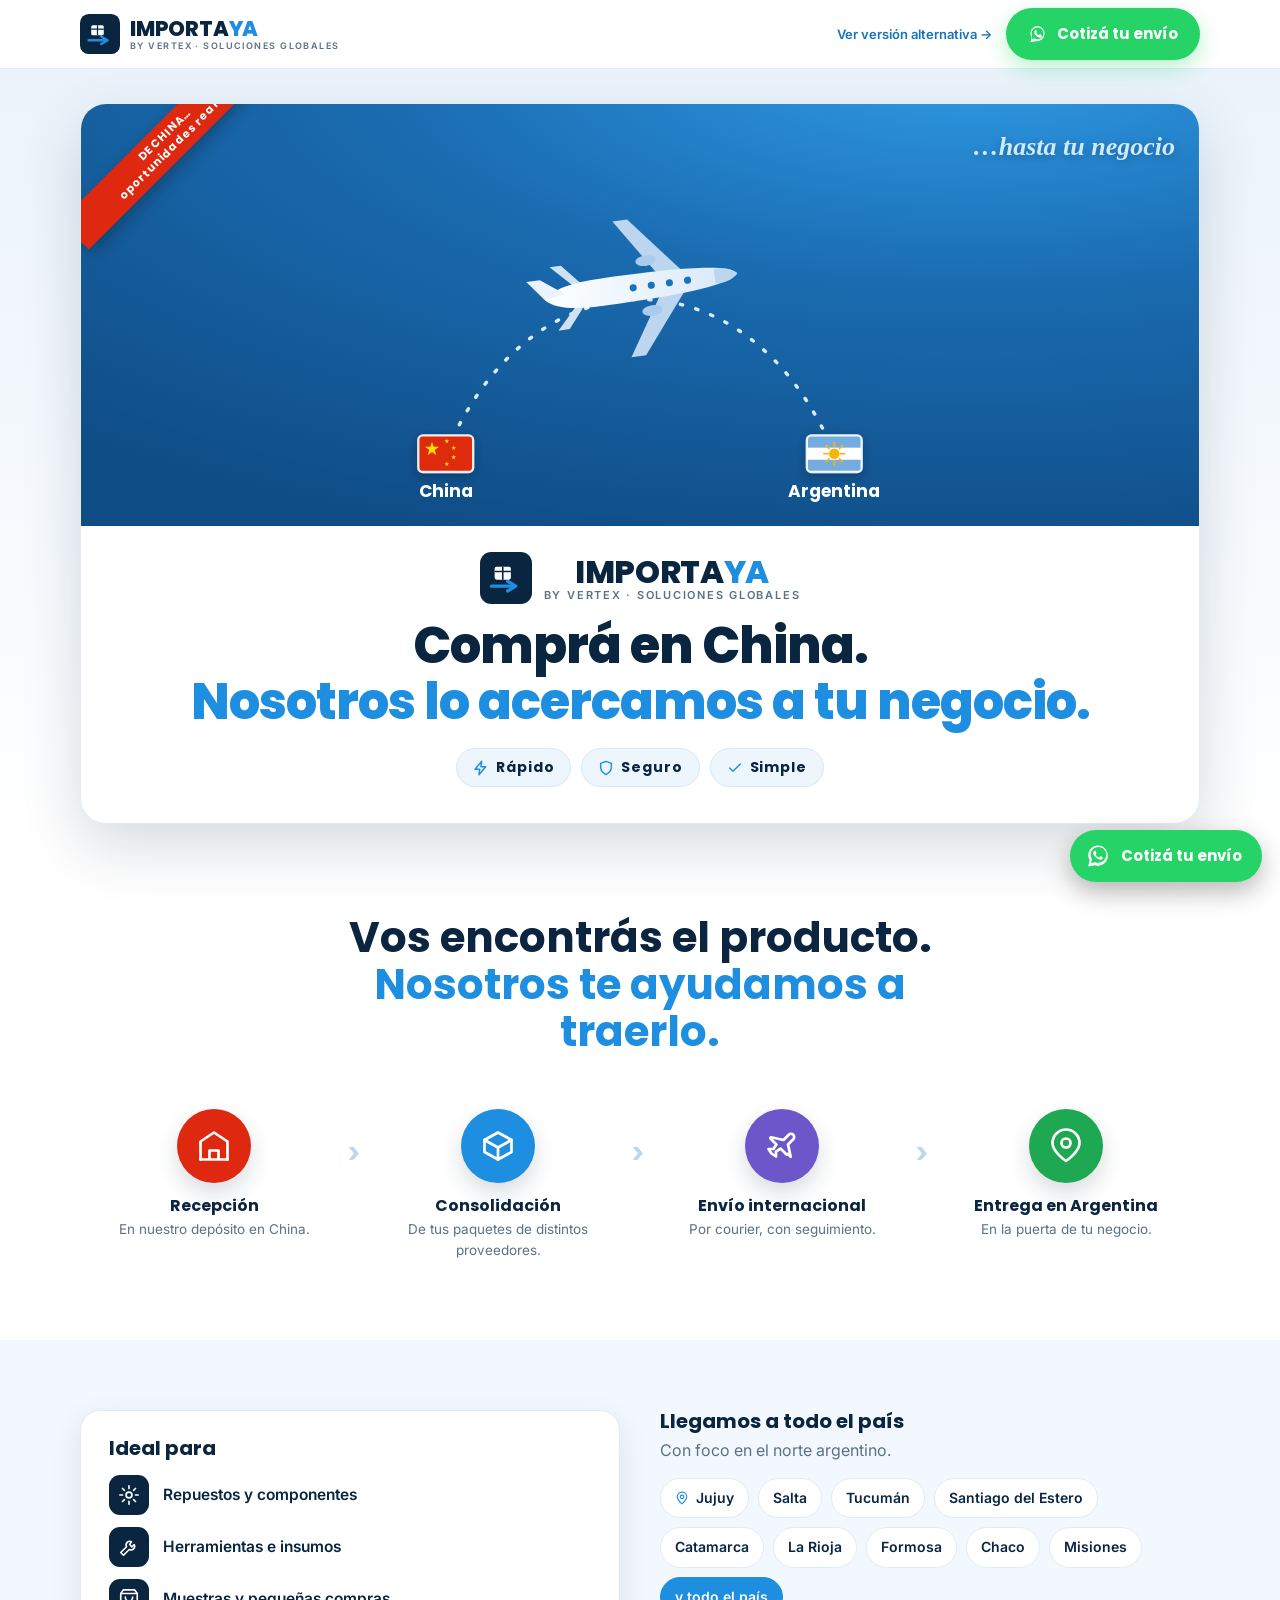
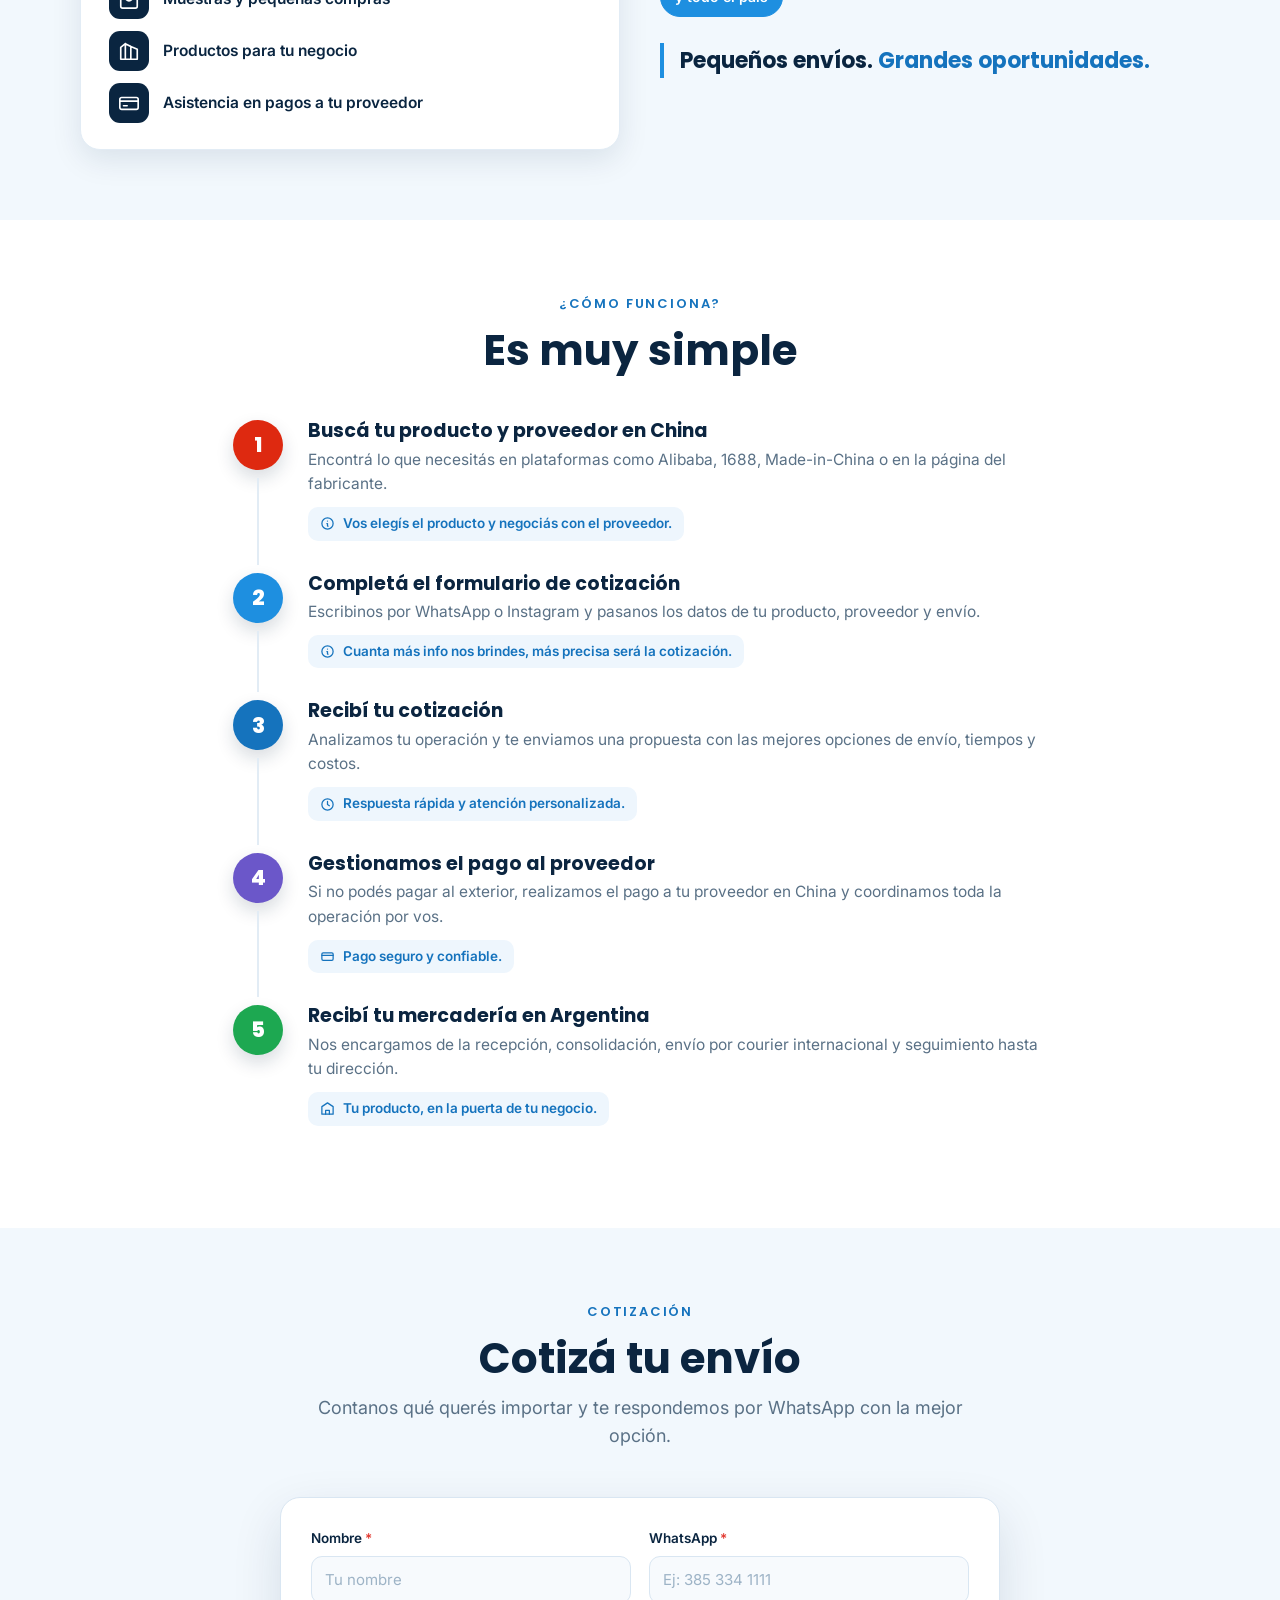
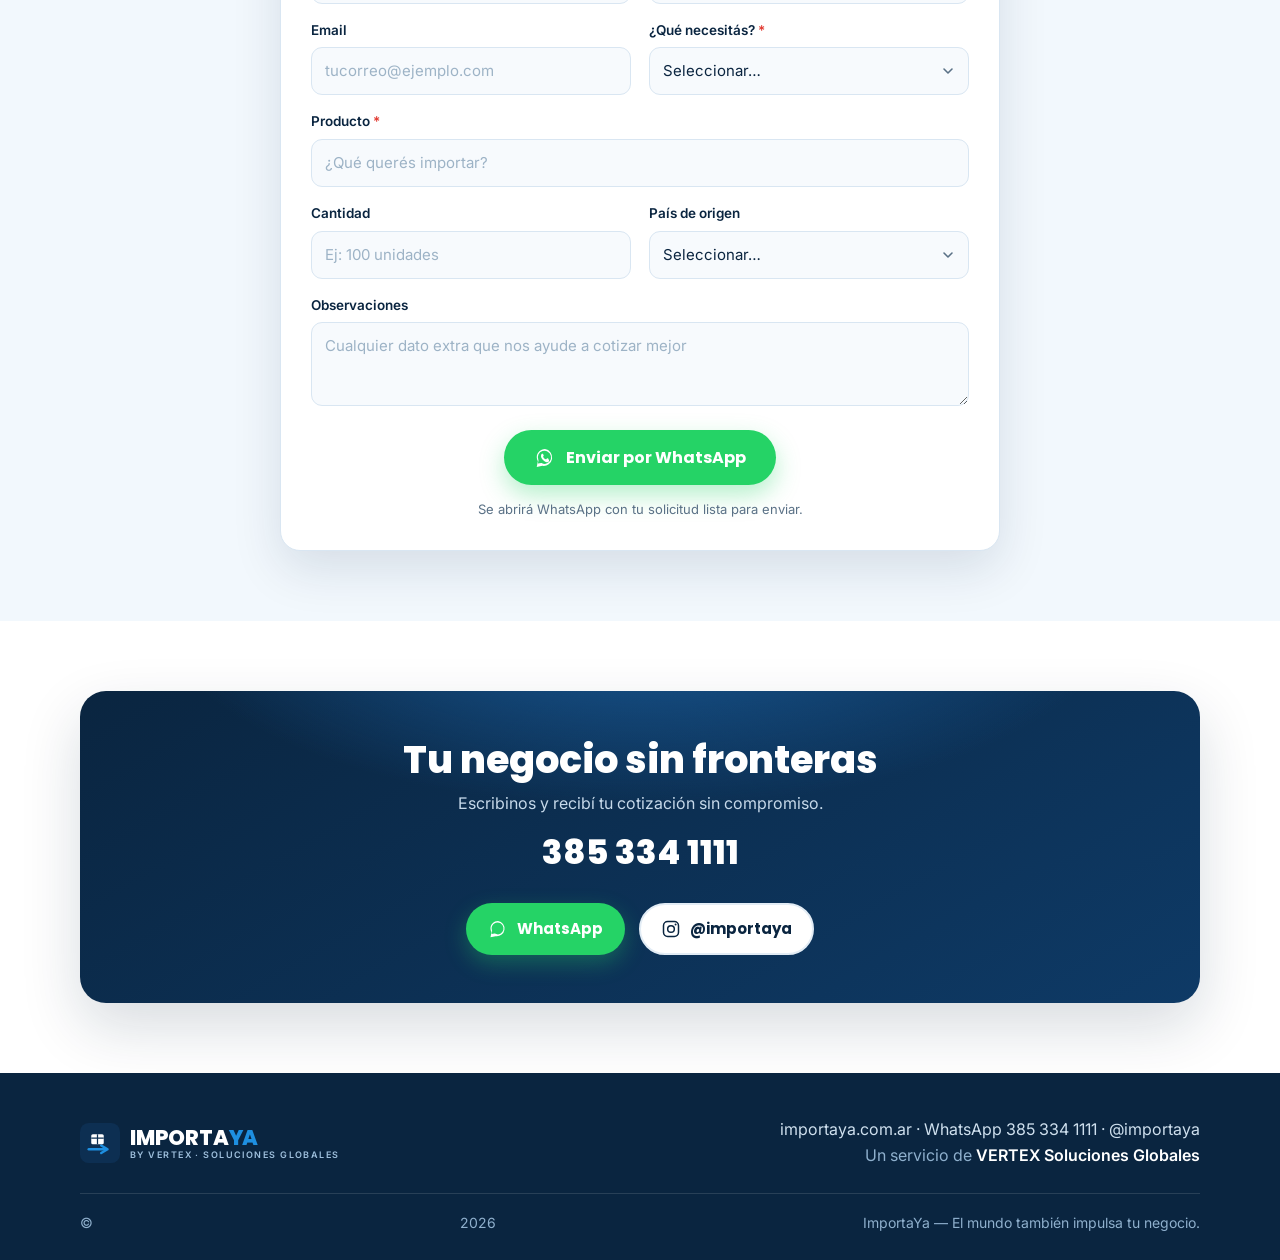
==== commit 1e9ef413: "fix: el avión ya no parece caer (nariz hacia arriba en ambas versiones) Cambia rotate(20) (nariz hac" ====
--- a/index.html
+++ b/index.html
@@ -65,7 +65,7 @@
               </defs>
               <path d="M110 250 C 185 70, 375 70, 450 250" fill="none" stroke="#e6f3ff" stroke-width="3" stroke-dasharray="2 12" stroke-linecap="round" opacity=".95"/>
               <!-- plane -->
-              <g transform="translate(280 108) rotate(20)">
+              <g transform="translate(280 104) rotate(-8)">
                 <path d="M20 -4 L -16 -60 L -3 -60 L 44 -2 Z" fill="#bcd6ef"/>
                 <path d="M20 4 L -16 60 L -3 60 L 44 2 Z" fill="#bcd6ef"/>
                 <path d="M-52 -3 L -76 -28 L -66 -28 L -44 -2 Z" fill="#cfe2f4"/>
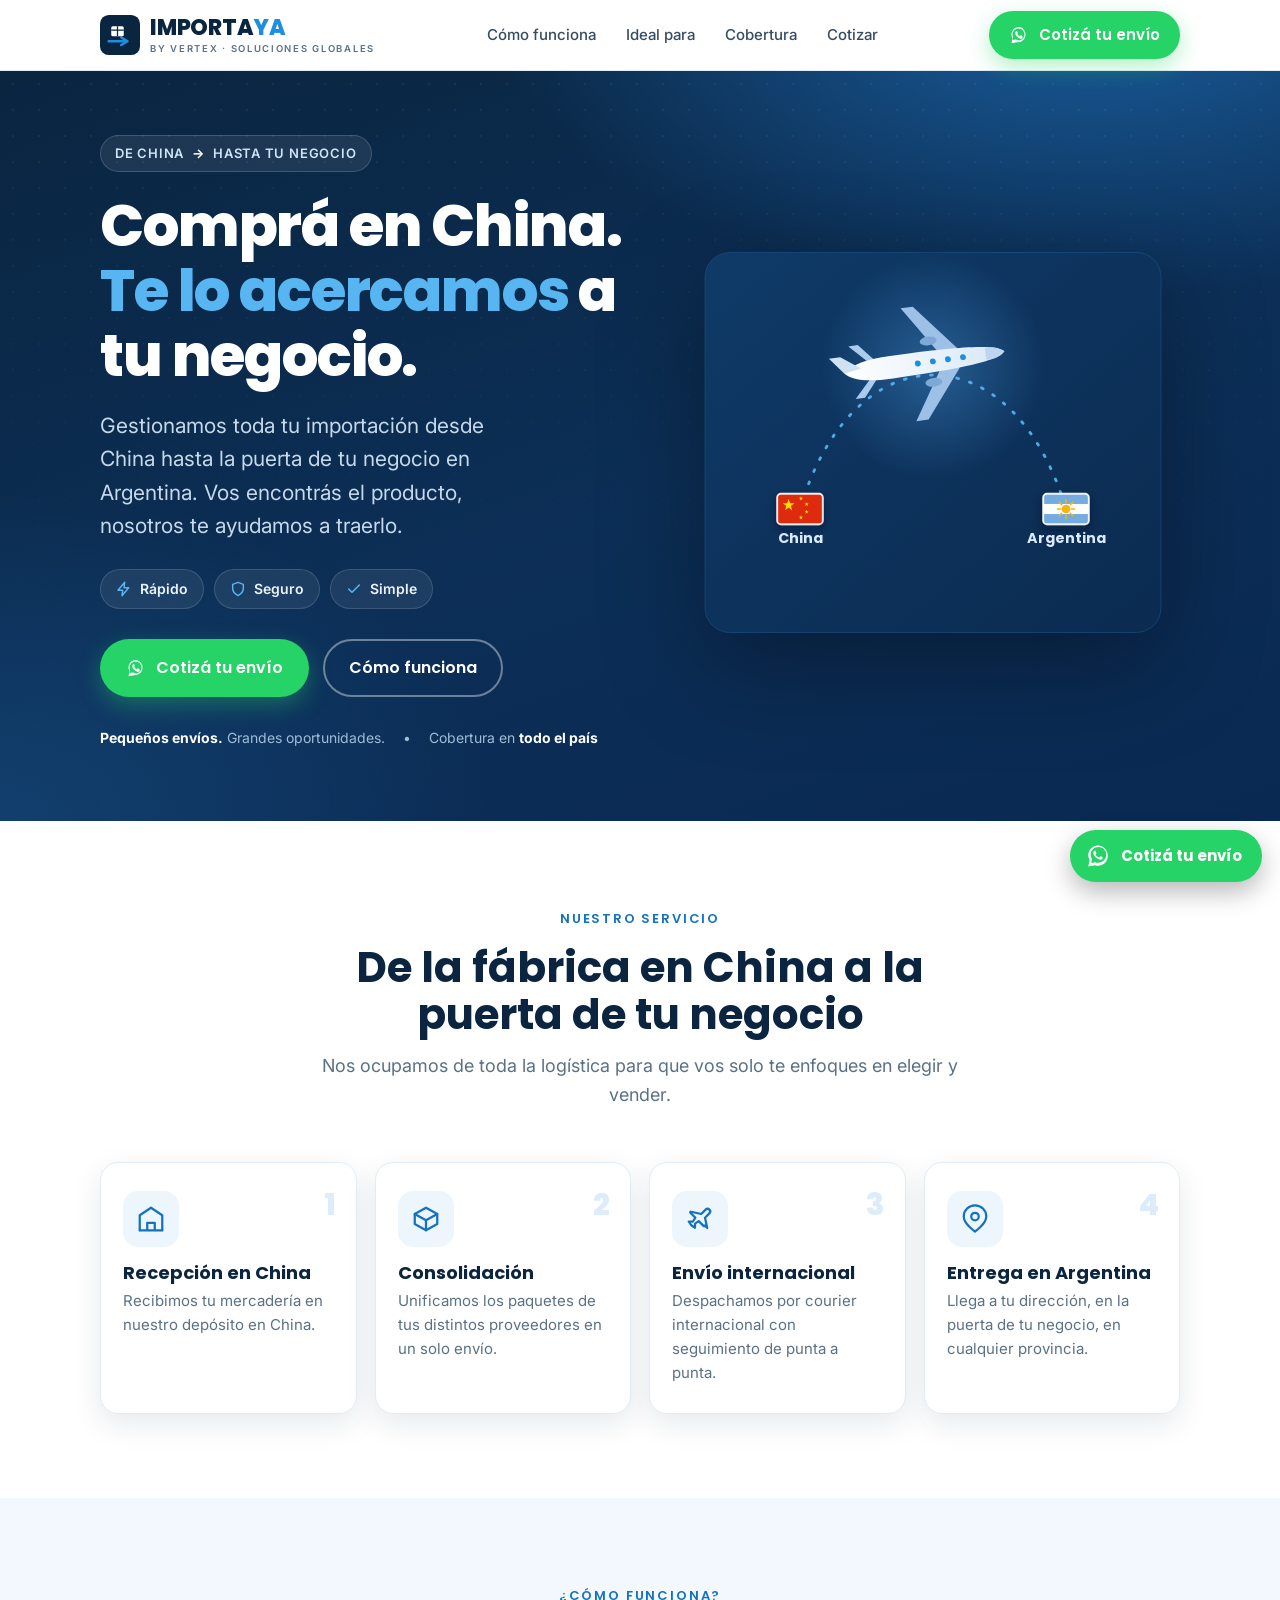
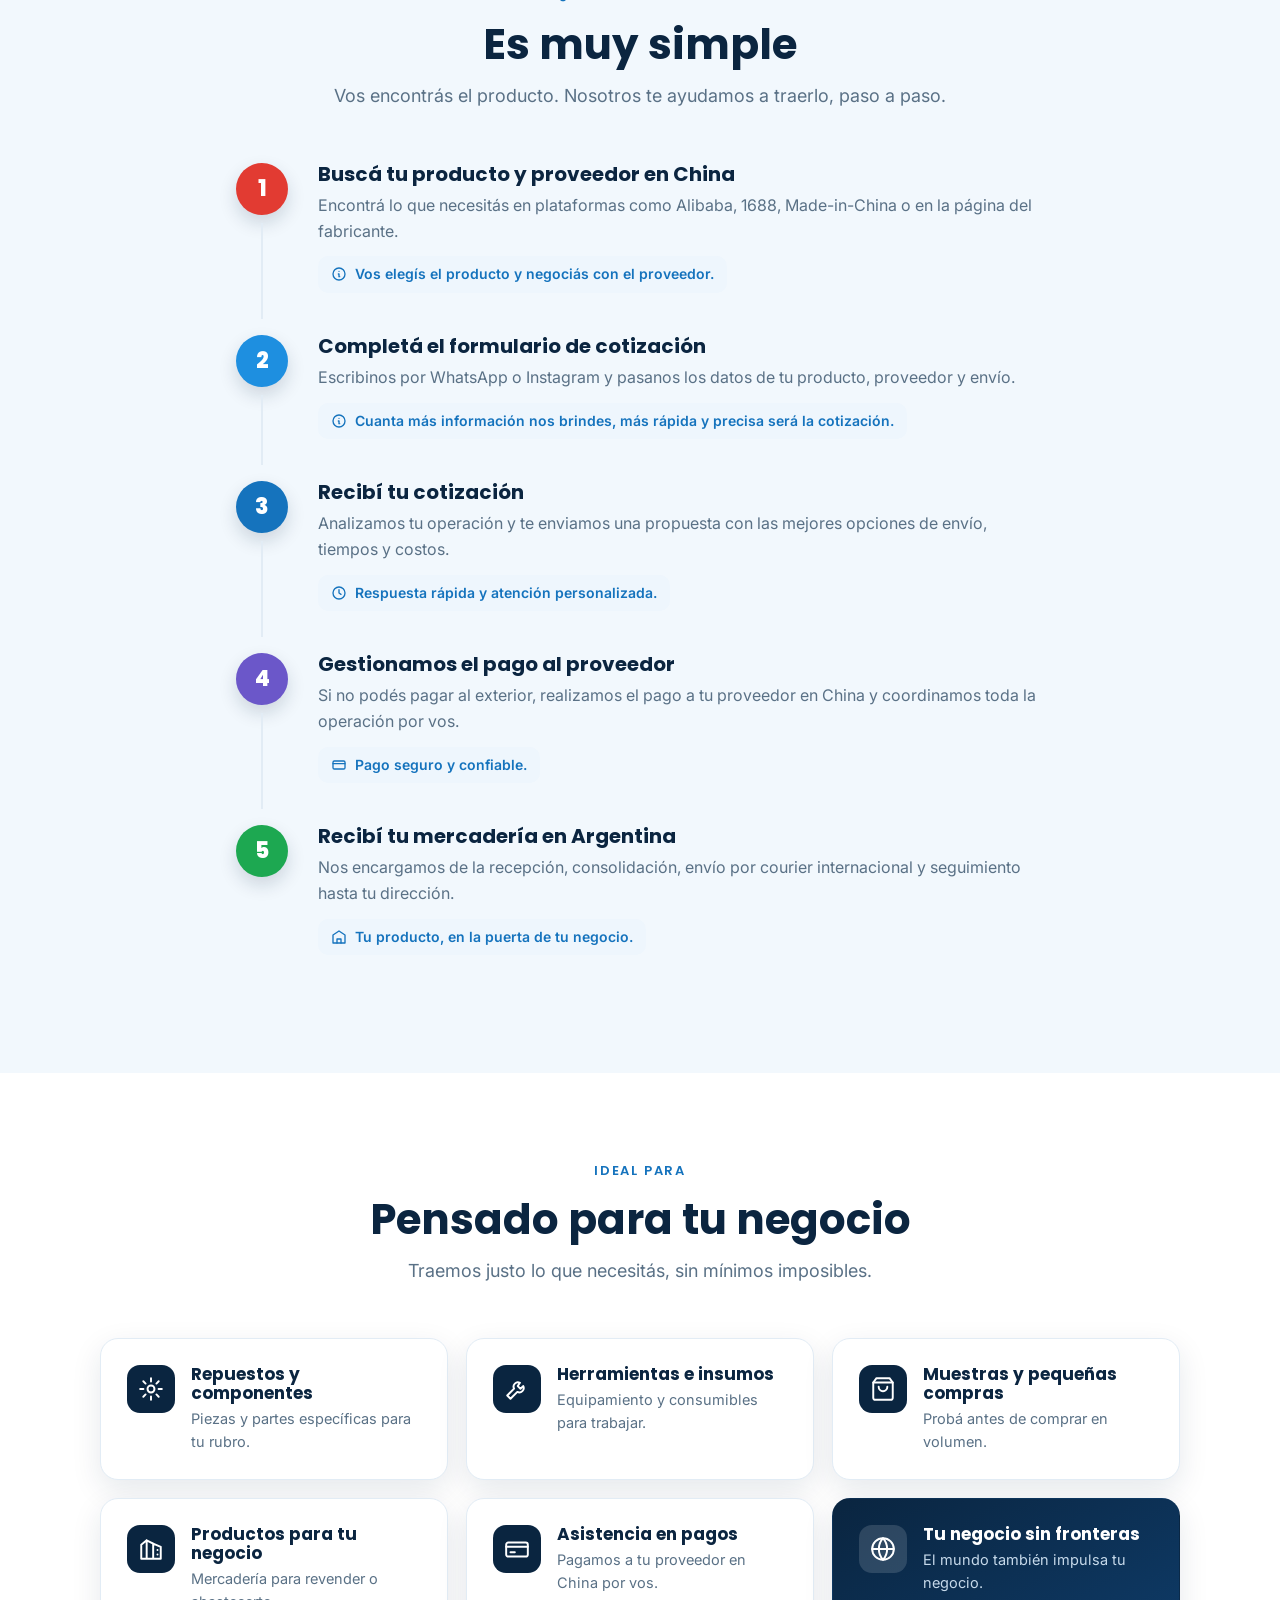
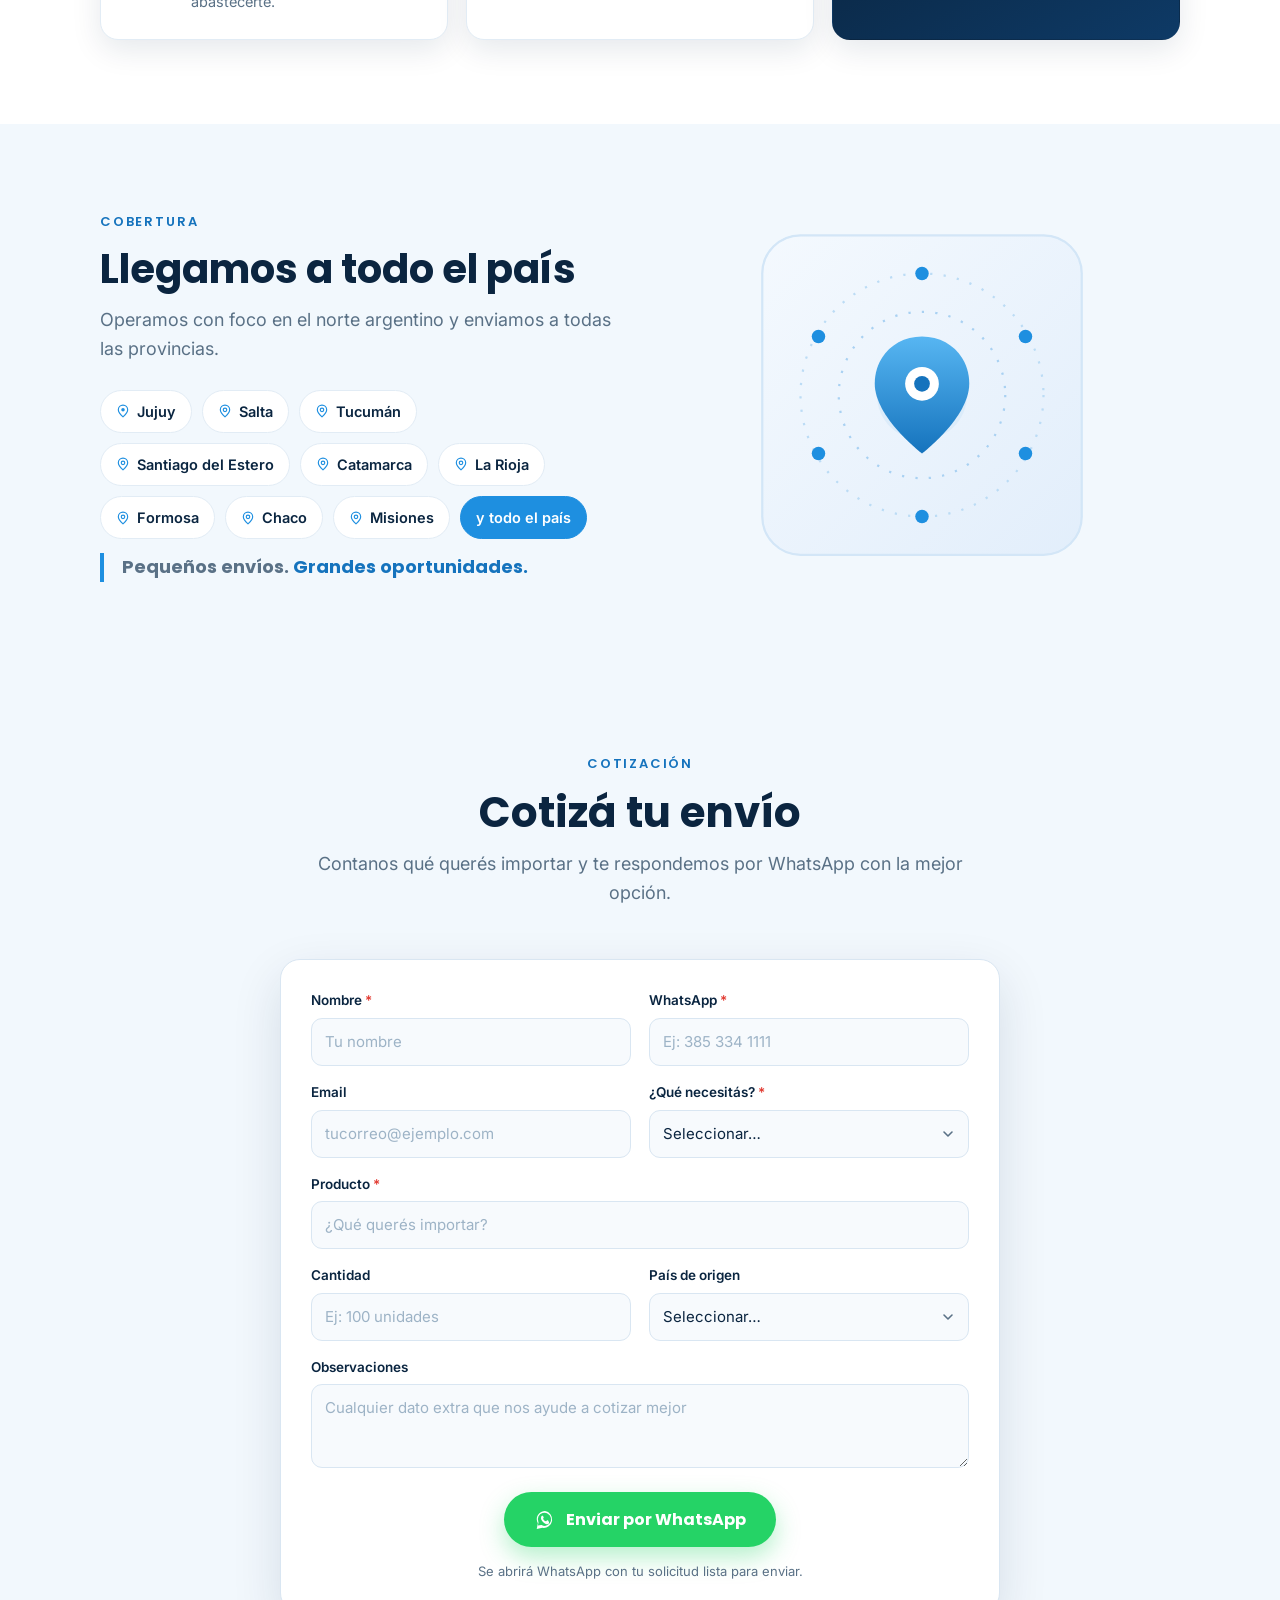
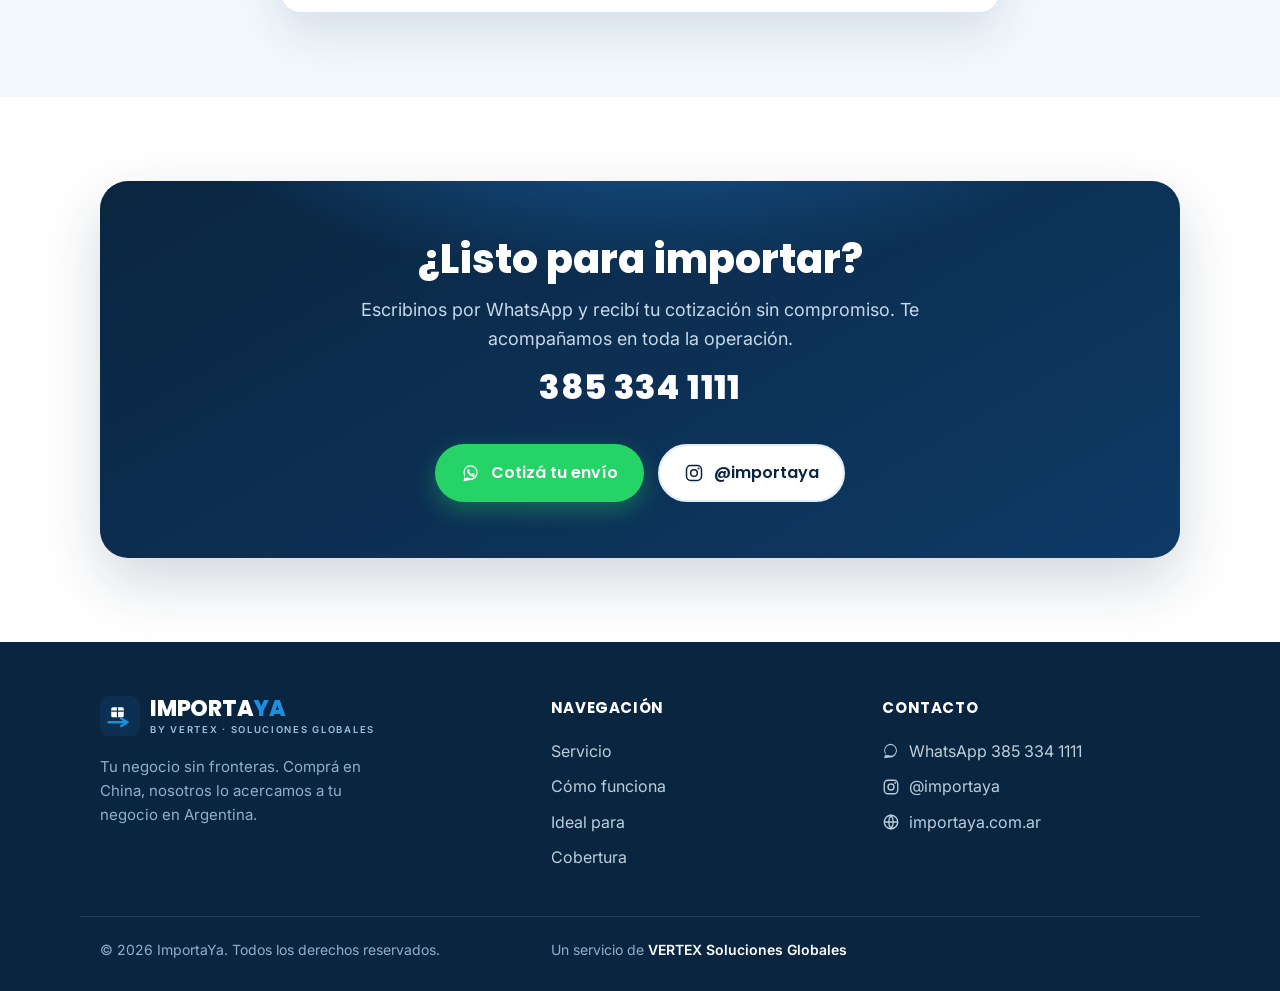
==== commit 1b69e62e: "chore: dejar una sola versión (la pro pasa a ser /) Elimina la versión fiel con PNG y el split /pro:" ====
--- a/index.html
+++ b/index.html
@@ -7,6 +7,7 @@
   <meta name="description" content="Importá desde China a Argentina de forma rápida, segura y simple. Recepción, consolidación, envío por courier y entrega en tu puerta. Cotizá tu envío por WhatsApp: 385 334 1111.">
   <meta name="theme-color" content="#0a2540">
   <link rel="canonical" href="https://importaya.com.ar/">
+
   <meta property="og:type" content="website">
   <meta property="og:title" content="ImportaYa by Vertex — Tu negocio sin fronteras">
   <meta property="og:description" content="Comprá en China, nosotros lo acercamos a tu negocio en Argentina. Rápido, seguro y simple.">
@@ -14,19 +15,20 @@
   <meta property="og:image" content="https://importaya.com.ar/assets/og.svg">
   <meta property="og:locale" content="es_AR">
   <meta name="twitter:card" content="summary_large_image">
+
   <link rel="icon" type="image/svg+xml" href="/assets/favicon.svg">
   <link rel="preconnect" href="https://fonts.googleapis.com">
   <link rel="preconnect" href="https://fonts.gstatic.com" crossorigin>
   <link href="https://fonts.googleapis.com/css2?family=Inter:wght@400;500;600;700&family=Poppins:wght@600;700;800&display=swap" rel="stylesheet">
-  <link rel="stylesheet" href="/css/home.css">
+  <link rel="stylesheet" href="/styles.css">
   <link rel="stylesheet" href="/css/form.css">
 </head>
 <body>
 
-  <!-- HEADER -->
+  <!-- ===================== HEADER ===================== -->
   <header class="header">
     <div class="container">
-      <a class="logo" href="#top" aria-label="ImportaYa por Vertex">
+      <a class="logo" href="#top" aria-label="ImportaYa por Vertex — inicio">
         <svg class="logo-mark" viewBox="0 0 64 64" aria-hidden="true">
           <rect width="64" height="64" rx="14" fill="#0a2540"/>
           <path d="M14 42 L40 42" stroke="#1e8fe0" stroke-width="4" stroke-linecap="round"/>
@@ -35,197 +37,315 @@
           <path d="M18 24 H38 M28 18 V34" stroke="#0a2540" stroke-width="2"/>
         </svg>
         <span class="logo-text">
-          <span class="logo-word"><span class="b">IMPORTA</span><span class="y">YA</span></span>
+          <span class="logo-word"><span class="lw-b">IMPORTA</span><span class="lw-y">YA</span></span>
           <span class="logo-sub">by Vertex · Soluciones Globales</span>
         </span>
       </a>
-      <div class="header-right">
-        <a class="alt-link" href="/pro/">Ver versión alternativa →</a>
-        <a class="btn btn--wa" href="#cotizar">
-          <svg viewBox="0 0 32 32" fill="currentColor" aria-hidden="true"><path d="M16 3C9.4 3 4 8.4 4 15c0 2.1.6 4.1 1.6 5.9L4 29l8.2-1.6A12 12 0 1 0 16 3Zm0 21.6c-1.8 0-3.5-.5-5-1.3l-.4-.2-4.9 1 .9-4.8-.2-.4A9.6 9.6 0 1 1 16 24.6Zm5.3-7.2c-.3-.1-1.7-.8-2-.9-.3-.1-.5-.1-.6.1l-.9 1.1c-.2.2-.3.2-.6.1-1.7-.8-2.8-1.5-3.9-3.4-.3-.5.3-.5.8-1.5.1-.2 0-.4 0-.5l-.9-2.2c-.2-.6-.5-.5-.6-.5h-.6c-.2 0-.5.1-.8.4-1 1-1 2.4-1 3.8.1 1.4 1.1 2.8 1.2 3 .1.2 2 3.1 4.9 4.4 2.9 1.2 2.9.8 3.5.8.5-.1 1.7-.7 1.9-1.4.2-.7.2-1.2.2-1.4-.1-.1-.3-.2-.6-.3Z"/></svg>
-          <span class="lbl">Cotizá tu envío</span>
-        </a>
-      </div>
+      <nav class="nav" aria-label="Navegación principal">
+        <a href="#como-funciona">Cómo funciona</a>
+        <a href="#ideal">Ideal para</a>
+        <a href="#cobertura">Cobertura</a>
+        <a href="#cotizar">Cotizar</a>
+      </nav>
+      <a class="btn btn--wa" href="https://wa.me/5493853341111" target="_blank" rel="noopener">
+        <svg viewBox="0 0 32 32" fill="currentColor" aria-hidden="true"><path d="M16 3C9.4 3 4 8.4 4 15c0 2.1.6 4.1 1.6 5.9L4 29l8.2-1.6A12 12 0 1 0 16 3Zm0 21.6c-1.8 0-3.5-.5-5-1.3l-.4-.2-4.9 1 .9-4.8-.2-.4A9.6 9.6 0 1 1 16 24.6Zm5.3-7.2c-.3-.1-1.7-.8-2-.9-.3-.1-.5-.1-.6.1l-.9 1.1c-.2.2-.3.2-.6.1-1.7-.8-2.8-1.5-3.9-3.4-.3-.5.3-.5.8-1.5.1-.2 0-.4 0-.5l-.9-2.2c-.2-.6-.5-.5-.6-.5h-.6c-.2 0-.5.1-.8.4-1 1-1 2.4-1 3.8.1 1.4 1.1 2.8 1.2 3 .1.2 2 3.1 4.9 4.4 2.9 1.2 2.9.8 3.5.8.5-.1 1.7-.7 1.9-1.4.2-.7.2-1.2.2-1.4-.1-.1-.3-.2-.6-.3Z"/></svg>
+        <span class="btn-label">Cotizá tu envío</span>
+      </a>
     </div>
   </header>
 
   <main id="top">
-    <!-- HERO POSTER -->
-    <section class="hero">
-      <div class="container">
-        <div class="poster">
-          <div class="sky">
-            <span class="ribbon">DE CHINA…<br>oportunidades reales</span>
-            <div class="sky-top"><span class="accent">…hasta tu negocio</span></div>
-            <svg class="scene" viewBox="0 0 560 300" xmlns="http://www.w3.org/2000/svg" aria-hidden="true">
-              <defs>
-                <linearGradient id="plane" x1="0" y1="0" x2="1" y2="0"><stop offset="0" stop-color="#fff"/><stop offset="1" stop-color="#d7e8f7"/></linearGradient>
-                <filter id="ds" x="-40%" y="-40%" width="180%" height="180%"><feDropShadow dx="0" dy="3" stdDeviation="4" flood-color="#04203f" flood-opacity="0.45"/></filter>
-                <path id="star" d="M0,-1 L0.225,-0.309 L0.951,-0.309 L0.363,0.118 L0.588,0.809 L0,0.382 L-0.588,0.809 L-0.363,0.118 L-0.951,-0.309 L-0.225,-0.309 Z"/>
-              </defs>
-              <path d="M110 250 C 185 70, 375 70, 450 250" fill="none" stroke="#e6f3ff" stroke-width="3" stroke-dasharray="2 12" stroke-linecap="round" opacity=".95"/>
-              <!-- plane -->
-              <g transform="translate(280 104) rotate(-8)">
-                <path d="M20 -4 L -16 -60 L -3 -60 L 44 -2 Z" fill="#bcd6ef"/>
-                <path d="M20 4 L -16 60 L -3 60 L 44 2 Z" fill="#bcd6ef"/>
-                <path d="M-52 -3 L -76 -28 L -66 -28 L -44 -2 Z" fill="#cfe2f4"/>
-                <path d="M-52 3 L -76 28 L -66 28 L -44 2 Z" fill="#cfe2f4"/>
-                <ellipse cx="8" cy="-22" rx="9" ry="4.6" fill="#a9cbec"/>
-                <ellipse cx="8" cy="22" rx="9" ry="4.6" fill="#a9cbec"/>
-                <path d="M86 0 C 78 -9, 40 -12, -34 -12 C -58 -12, -76 -9, -84 0 C -76 9, -58 12, -34 12 C 40 12, 78 9, 86 0 Z" fill="url(#plane)"/>
-                <path d="M-84 0 L -98 -18 L -86 -18 L -66 -3 Z" fill="#eaf4ff"/>
-                <path d="M86 0 C 80 -6, 72 -7, 66 -6 L 66 6 C 72 7, 80 6, 86 0 Z" fill="#bcd6ef"/>
-                <circle cx="42" cy="0" r="3.1" fill="#1573bd"/><circle cx="26" cy="0" r="3.1" fill="#1573bd"/>
-                <circle cx="10" cy="0" r="3.1" fill="#1573bd"/><circle cx="-6" cy="0" r="3.1" fill="#1573bd"/>
+
+    <!-- ===================== HERO ===================== -->
+    <section class="hero on-dark">
+      <div class="container">
+        <div class="hero-copy">
+          <span class="hero-badge">De China <b>→</b> hasta tu negocio</span>
+          <h1>Comprá en China.<br><span class="accent">Te lo acercamos</span> a tu negocio.</h1>
+          <p class="hero-sub">Gestionamos toda tu importación desde China hasta la puerta de tu negocio en Argentina. Vos encontrás el producto, nosotros te ayudamos a traerlo.</p>
+          <div class="hero-pills">
+            <span class="pill"><svg viewBox="0 0 24 24" fill="none" stroke="currentColor" stroke-width="2.2" stroke-linecap="round" stroke-linejoin="round"><path d="M13 2 3 14h7l-1 8 10-12h-7z"/></svg> Rápido</span>
+            <span class="pill"><svg viewBox="0 0 24 24" fill="none" stroke="currentColor" stroke-width="2.2" stroke-linecap="round" stroke-linejoin="round"><path d="M12 2 4 5v6c0 5 3.4 8.5 8 11 4.6-2.5 8-6 8-11V5z"/></svg> Seguro</span>
+            <span class="pill"><svg viewBox="0 0 24 24" fill="none" stroke="currentColor" stroke-width="2.2" stroke-linecap="round" stroke-linejoin="round"><path d="M20 6 9 17l-5-5"/></svg> Simple</span>
+          </div>
+          <div class="hero-cta">
+            <a class="btn btn--wa" href="#cotizar">
+              <svg viewBox="0 0 32 32" fill="currentColor" aria-hidden="true"><path d="M16 3C9.4 3 4 8.4 4 15c0 2.1.6 4.1 1.6 5.9L4 29l8.2-1.6A12 12 0 1 0 16 3Zm0 21.6c-1.8 0-3.5-.5-5-1.3l-.4-.2-4.9 1 .9-4.8-.2-.4A9.6 9.6 0 1 1 16 24.6Zm5.3-7.2c-.3-.1-1.7-.8-2-.9-.3-.1-.5-.1-.6.1l-.9 1.1c-.2.2-.3.2-.6.1-1.7-.8-2.8-1.5-3.9-3.4-.3-.5.3-.5.8-1.5.1-.2 0-.4 0-.5l-.9-2.2c-.2-.6-.5-.5-.6-.5h-.6c-.2 0-.5.1-.8.4-1 1-1 2.4-1 3.8.1 1.4 1.1 2.8 1.2 3 .1.2 2 3.1 4.9 4.4 2.9 1.2 2.9.8 3.5.8.5-.1 1.7-.7 1.9-1.4.2-.7.2-1.2.2-1.4-.1-.1-.3-.2-.6-.3Z"/></svg>
+              Cotizá tu envío
+            </a>
+            <a class="btn btn--ghost" href="#como-funciona">Cómo funciona</a>
+          </div>
+          <div class="hero-trust">
+            <span><b>Pequeños envíos.</b> Grandes oportunidades.</span>
+            <span aria-hidden="true">•</span>
+            <span>Cobertura en <b>todo el país</b></span>
+          </div>
+        </div>
+
+        <!-- Hero illustration -->
+        <div class="hero-art" aria-hidden="true">
+          <svg viewBox="0 0 520 460" xmlns="http://www.w3.org/2000/svg">
+            <defs>
+              <linearGradient id="panel" x1="0" y1="0" x2="1" y2="1">
+                <stop offset="0" stop-color="#0f3a68"/><stop offset="1" stop-color="#0b2b50"/>
+              </linearGradient>
+              <linearGradient id="plane" x1="0" y1="0" x2="1" y2="0">
+                <stop offset="0" stop-color="#ffffff"/><stop offset="1" stop-color="#d7e8f7"/>
+              </linearGradient>
+              <radialGradient id="glow" cx="50%" cy="50%" r="50%">
+                <stop offset="0" stop-color="#3f88c9" stop-opacity=".5"/>
+                <stop offset="1" stop-color="#3f88c9" stop-opacity="0"/>
+              </radialGradient>
+              <filter id="ds" x="-40%" y="-40%" width="180%" height="180%">
+                <feDropShadow dx="0" dy="4" stdDeviation="5" flood-color="#04162c" flood-opacity="0.5"/>
+              </filter>
+              <path id="star" d="M0,-1 L0.225,-0.309 L0.951,-0.309 L0.363,0.118 L0.588,0.809 L0,0.382 L-0.588,0.809 L-0.363,0.118 L-0.951,-0.309 L-0.225,-0.309 Z"/>
+            </defs>
+            <rect x="20" y="30" width="480" height="400" rx="26" fill="url(#panel)" stroke="#1c568e" stroke-opacity=".6"/>
+            <!-- soft glow behind plane -->
+            <circle cx="260" cy="150" r="118" fill="url(#glow)"/>
+            <!-- route arc -->
+            <path d="M120 300 C 176 112, 344 112, 400 300" fill="none" stroke="#57b6f2" stroke-width="3" stroke-dasharray="2 12" stroke-linecap="round" opacity=".9"/>
+            <!-- plane (top view airliner) -->
+            <g transform="translate(250 146) rotate(-8)">
+              <!-- main wings (swept back) -->
+              <path d="M20 -4 L -16 -60 L -3 -60 L 44 -2 Z" fill="#9cc0e6"/>
+              <path d="M20 4 L -16 60 L -3 60 L 44 2 Z" fill="#9cc0e6"/>
+              <!-- horizontal stabilizers -->
+              <path d="M-52 -3 L -76 -28 L -66 -28 L -44 -2 Z" fill="#a9cbec"/>
+              <path d="M-52 3 L -76 28 L -66 28 L -44 2 Z" fill="#a9cbec"/>
+              <!-- engines -->
+              <ellipse cx="8" cy="-22" rx="9" ry="4.6" fill="#7ea9d6"/>
+              <ellipse cx="8" cy="22" rx="9" ry="4.6" fill="#7ea9d6"/>
+              <!-- fuselage -->
+              <path d="M86 0 C 78 -9, 40 -12, -34 -12 C -58 -12, -76 -9, -84 0 C -76 9, -58 12, -34 12 C 40 12, 78 9, 86 0 Z" fill="url(#plane)"/>
+              <!-- vertical tail fin -->
+              <path d="M-84 0 L -98 -18 L -86 -18 L -66 -3 Z" fill="#cfe2f4"/>
+              <!-- cockpit -->
+              <path d="M86 0 C 80 -6, 72 -7, 66 -6 L 66 6 C 72 7, 80 6, 86 0 Z" fill="#bcd6ef"/>
+              <!-- windows -->
+              <circle cx="42" cy="0" r="3.1" fill="#1e8fe0"/>
+              <circle cx="26" cy="0" r="3.1" fill="#1e8fe0"/>
+              <circle cx="10" cy="0" r="3.1" fill="#1e8fe0"/>
+              <circle cx="-6" cy="0" r="3.1" fill="#1e8fe0"/>
+            </g>
+            <!-- origin: China flag -->
+            <g transform="translate(96 284)" filter="url(#ds)">
+              <rect width="48" height="32" rx="4" fill="#de2910"/>
+              <g fill="#ffde00">
+                <use href="#star" transform="translate(12 12) scale(6.5)"/>
+                <use href="#star" transform="translate(25 5) scale(2.3)"/>
+                <use href="#star" transform="translate(31 11) scale(2.3)"/>
+                <use href="#star" transform="translate(31 19) scale(2.3)"/>
+                <use href="#star" transform="translate(25 25) scale(2.3)"/>
               </g>
-              <!-- China flag -->
-              <g transform="translate(86 234)" filter="url(#ds)">
-                <rect width="48" height="32" rx="4" fill="#de2910"/>
-                <g fill="#ffde00">
-                  <use href="#star" transform="translate(12 12) scale(6.5)"/>
-                  <use href="#star" transform="translate(25 5) scale(2.3)"/>
-                  <use href="#star" transform="translate(31 11) scale(2.3)"/>
-                  <use href="#star" transform="translate(31 19) scale(2.3)"/>
-                  <use href="#star" transform="translate(25 25) scale(2.3)"/>
+              <rect width="48" height="32" rx="4" fill="none" stroke="#ffffff" stroke-opacity=".9" stroke-width="2"/>
+            </g>
+            <text x="120" y="336" fill="#dbeafe" font-family="Poppins,sans-serif" font-size="15" font-weight="700" text-anchor="middle">China</text>
+            <!-- destination: Argentina flag -->
+            <g transform="translate(376 284)" filter="url(#ds)">
+              <clipPath id="argClip"><rect width="48" height="32" rx="4"/></clipPath>
+              <g clip-path="url(#argClip)">
+                <rect width="48" height="32" fill="#ffffff"/>
+                <rect width="48" height="10.7" fill="#74acdf"/>
+                <rect y="21.3" width="48" height="10.7" fill="#74acdf"/>
+                <g stroke="#f6b40e" stroke-width="1.6" stroke-linecap="round">
+                  <line x1="29.5" y1="16" x2="33" y2="16"/>
+                  <line x1="18.5" y1="16" x2="15" y2="16"/>
+                  <line x1="24" y1="9.5" x2="24" y2="6"/>
+                  <line x1="24" y1="22.5" x2="24" y2="26"/>
+                  <line x1="28.6" y1="11.4" x2="31.1" y2="8.9"/>
+                  <line x1="19.4" y1="20.6" x2="16.9" y2="23.1"/>
+                  <line x1="28.6" y1="20.6" x2="31.1" y2="23.1"/>
+                  <line x1="19.4" y1="11.4" x2="16.9" y2="8.9"/>
                 </g>
-                <rect width="48" height="32" rx="4" fill="none" stroke="#fff" stroke-opacity=".9" stroke-width="2"/>
+                <circle cx="24" cy="16" r="4.6" fill="#f6b40e"/>
               </g>
-              <text x="110" y="288" fill="#fff" font-family="Poppins,sans-serif" font-size="15" font-weight="700" text-anchor="middle">China</text>
-              <!-- Argentina flag -->
-              <g transform="translate(426 234)" filter="url(#ds)">
-                <clipPath id="argClip"><rect width="48" height="32" rx="4"/></clipPath>
-                <g clip-path="url(#argClip)">
-                  <rect width="48" height="32" fill="#fff"/>
-                  <rect width="48" height="10.7" fill="#74acdf"/>
-                  <rect y="21.3" width="48" height="10.7" fill="#74acdf"/>
-                  <g stroke="#f6b40e" stroke-width="1.6" stroke-linecap="round">
-                    <line x1="29.5" y1="16" x2="33" y2="16"/><line x1="18.5" y1="16" x2="15" y2="16"/>
-                    <line x1="24" y1="9.5" x2="24" y2="6"/><line x1="24" y1="22.5" x2="24" y2="26"/>
-                    <line x1="28.6" y1="11.4" x2="31.1" y2="8.9"/><line x1="19.4" y1="20.6" x2="16.9" y2="23.1"/>
-                    <line x1="28.6" y1="20.6" x2="31.1" y2="23.1"/><line x1="19.4" y1="11.4" x2="16.9" y2="8.9"/>
-                  </g>
-                  <circle cx="24" cy="16" r="4.6" fill="#f6b40e"/>
-                </g>
-                <rect width="48" height="32" rx="4" fill="none" stroke="#fff" stroke-opacity=".9" stroke-width="2"/>
-              </g>
-              <text x="450" y="288" fill="#fff" font-family="Poppins,sans-serif" font-size="15" font-weight="700" text-anchor="middle">Argentina</text>
-            </svg>
-          </div>
-
-          <div class="poster-body">
-            <div class="poster-logo">
-              <svg class="logo-mark" viewBox="0 0 64 64" aria-hidden="true">
-                <rect width="64" height="64" rx="14" fill="#0a2540"/>
-                <path d="M14 42 L40 42" stroke="#1e8fe0" stroke-width="4" stroke-linecap="round"/>
-                <path d="M34 36 L44 42 L34 48" fill="none" stroke="#1e8fe0" stroke-width="4" stroke-linecap="round" stroke-linejoin="round"/>
-                <rect x="18" y="18" width="20" height="16" rx="2.5" fill="#fff"/>
-                <path d="M18 24 H38 M28 18 V34" stroke="#0a2540" stroke-width="2"/>
-              </svg>
-              <span class="logo-text">
-                <span class="logo-word"><span class="b">IMPORTA</span><span class="y">YA</span></span>
-                <span class="logo-sub">by Vertex · Soluciones Globales</span>
-              </span>
-            </div>
-            <h1>Comprá en China.<br><span class="blue">Nosotros lo acercamos a tu negocio.</span></h1>
-            <div class="pills">
-              <span class="pill"><svg viewBox="0 0 24 24" fill="none" stroke="currentColor" stroke-width="2.2" stroke-linecap="round" stroke-linejoin="round"><path d="M13 2 3 14h7l-1 8 10-12h-7z"/></svg> Rápido</span>
-              <span class="pill"><svg viewBox="0 0 24 24" fill="none" stroke="currentColor" stroke-width="2.2" stroke-linecap="round" stroke-linejoin="round"><path d="M12 2 4 5v6c0 5 3.4 8.5 8 11 4.6-2.5 8-6 8-11V5z"/></svg> Seguro</span>
-              <span class="pill"><svg viewBox="0 0 24 24" fill="none" stroke="currentColor" stroke-width="2.2" stroke-linecap="round" stroke-linejoin="round"><path d="M20 6 9 17l-5-5"/></svg> Simple</span>
-            </div>
-          </div>
-        </div>
-      </div>
-    </section>
-
-    <!-- PROCESO 4 pasos -->
+              <rect width="48" height="32" rx="4" fill="none" stroke="#ffffff" stroke-opacity=".9" stroke-width="2"/>
+            </g>
+            <text x="400" y="336" fill="#dbeafe" font-family="Poppins,sans-serif" font-size="15" font-weight="700" text-anchor="middle">Argentina</text>
+          </svg>
+        </div>
+      </div>
+    </section>
+
+    <!-- ===================== SERVICIO (4 pasos logística) ===================== -->
     <section class="section" id="servicio">
       <div class="container">
         <div class="section-head reveal">
-          <h2>Vos encontrás el producto. <span class="blue">Nosotros te ayudamos a traerlo.</span></h2>
+          <span class="eyebrow">Nuestro servicio</span>
+          <h2>De la fábrica en China a la puerta de tu negocio</h2>
+          <p>Nos ocupamos de toda la logística para que vos solo te enfoques en elegir y vender.</p>
         </div>
         <div class="flow">
-          <div class="flow-card reveal">
+          <article class="flow-card reveal">
+            <span class="num">1</span>
             <div class="flow-ico"><svg viewBox="0 0 24 24" fill="none" stroke="currentColor" stroke-width="1.8" stroke-linecap="round" stroke-linejoin="round"><path d="M3 21V9l9-6 9 6v12"/><path d="M3 21h18M9 21v-6h6v6"/></svg></div>
-            <h3>Recepción</h3><p>En nuestro depósito en China.</p>
-          </div>
-          <div class="flow-card reveal">
+            <h3>Recepción en China</h3>
+            <p>Recibimos tu mercadería en nuestro depósito en China.</p>
+          </article>
+          <article class="flow-card reveal">
+            <span class="num">2</span>
             <div class="flow-ico"><svg viewBox="0 0 24 24" fill="none" stroke="currentColor" stroke-width="1.8" stroke-linecap="round" stroke-linejoin="round"><path d="M21 16V8l-9-5-9 5v8l9 5 9-5z"/><path d="M3 8l9 5 9-5M12 13v8"/></svg></div>
-            <h3>Consolidación</h3><p>De tus paquetes de distintos proveedores.</p>
-          </div>
-          <div class="flow-card reveal">
+            <h3>Consolidación</h3>
+            <p>Unificamos los paquetes de tus distintos proveedores en un solo envío.</p>
+          </article>
+          <article class="flow-card reveal">
+            <span class="num">3</span>
             <div class="flow-ico"><svg viewBox="0 0 24 24" fill="none" stroke="currentColor" stroke-width="1.8" stroke-linecap="round" stroke-linejoin="round"><path d="M17.8 19.2 16 11l3.5-3.5a2.1 2.1 0 0 0-3-3L13 8 4.8 6.2a.5.5 0 0 0-.5.8l4 4-2 3H3l2 3 3 2v-3.3l3-2 4 4a.5.5 0 0 0 .8-.5z"/></svg></div>
-            <h3>Envío internacional</h3><p>Por courier, con seguimiento.</p>
-          </div>
-          <div class="flow-card reveal">
+            <h3>Envío internacional</h3>
+            <p>Despachamos por courier internacional con seguimiento de punta a punta.</p>
+          </article>
+          <article class="flow-card reveal">
+            <span class="num">4</span>
             <div class="flow-ico"><svg viewBox="0 0 24 24" fill="none" stroke="currentColor" stroke-width="1.8" stroke-linecap="round" stroke-linejoin="round"><path d="M21 10c0 6-9 12-9 12s-9-6-9-12a9 9 0 0 1 18 0z"/><circle cx="12" cy="10" r="3"/></svg></div>
-            <h3>Entrega en Argentina</h3><p>En la puerta de tu negocio.</p>
-          </div>
-        </div>
-      </div>
-    </section>
-
-    <!-- IDEAL PARA + COBERTURA -->
-    <section class="section section--soft">
-      <div class="container">
-        <div class="split">
-          <div class="panel reveal">
-            <h3>Ideal para</h3>
-            <div class="ideal-list">
-              <div class="ideal-item"><span class="ic"><svg viewBox="0 0 24 24" fill="none" stroke="currentColor" stroke-width="1.8" stroke-linecap="round" stroke-linejoin="round"><circle cx="12" cy="12" r="3.2"/><path d="M12 2v3M12 19v3M2 12h3M19 12h3M4.9 4.9l2.1 2.1M17 17l2.1 2.1M19.1 4.9 17 7M7 17l-2.1 2.1"/></svg></span> Repuestos y componentes</div>
-              <div class="ideal-item"><span class="ic"><svg viewBox="0 0 24 24" fill="none" stroke="currentColor" stroke-width="1.8" stroke-linecap="round" stroke-linejoin="round"><path d="M14.7 6.3a4 4 0 0 0-5.4 5.4L3 18l3 3 6.3-6.3a4 4 0 0 0 5.4-5.4l-2.5 2.5-2.5-2.5z"/></svg></span> Herramientas e insumos</div>
-              <div class="ideal-item"><span class="ic"><svg viewBox="0 0 24 24" fill="none" stroke="currentColor" stroke-width="1.8" stroke-linecap="round" stroke-linejoin="round"><path d="M6 2 3 6v14a2 2 0 0 0 2 2h14a2 2 0 0 0 2-2V6l-3-4z"/><path d="M3 6h18M16 10a4 4 0 0 1-8 0"/></svg></span> Muestras y pequeñas compras</div>
-              <div class="ideal-item"><span class="ic"><svg viewBox="0 0 24 24" fill="none" stroke="currentColor" stroke-width="1.8" stroke-linecap="round" stroke-linejoin="round"><path d="M3 21V8l5-4v17M8 21V4l6 3v14M14 21V7l7 3v11H3"/></svg></span> Productos para tu negocio</div>
-              <div class="ideal-item"><span class="ic"><svg viewBox="0 0 24 24" fill="none" stroke="currentColor" stroke-width="1.8" stroke-linecap="round" stroke-linejoin="round"><rect x="2" y="6" width="20" height="13" rx="2"/><path d="M2 10h20M6 15h4"/></svg></span> Asistencia en pagos a tu proveedor</div>
-            </div>
-          </div>
-          <div class="sign reveal">
-            <h3 style="font-family:var(--head);font-weight:700;font-size:20px;color:var(--navy);margin-bottom:6px">Llegamos a todo el país</h3>
-            <p style="color:var(--muted);margin-bottom:14px">Con foco en el norte argentino.</p>
-            <div class="provinces">
-              <span class="prov"><svg viewBox="0 0 24 24" fill="none" stroke="currentColor" stroke-width="2"><path d="M12 2a8 8 0 0 0-8 8c0 5 8 12 8 12s8-7 8-12a8 8 0 0 0-8-8z"/><circle cx="12" cy="10" r="3"/></svg>Jujuy</span>
-              <span class="prov">Salta</span><span class="prov">Tucumán</span><span class="prov">Santiago del Estero</span>
-              <span class="prov">Catamarca</span><span class="prov">La Rioja</span><span class="prov">Formosa</span>
-              <span class="prov">Chaco</span><span class="prov">Misiones</span><span class="prov all">y todo el país</span>
-            </div>
-            <p class="quote-line">Pequeños envíos. <span class="blue">Grandes oportunidades.</span></p>
-          </div>
-        </div>
-      </div>
-    </section>
-
-    <!-- CÓMO FUNCIONA 5 pasos -->
-    <section class="section" id="como-funciona">
+            <h3>Entrega en Argentina</h3>
+            <p>Llega a tu dirección, en la puerta de tu negocio, en cualquier provincia.</p>
+          </article>
+        </div>
+      </div>
+    </section>
+
+    <!-- ===================== CÓMO FUNCIONA (5 pasos) ===================== -->
+    <section class="section section--soft" id="como-funciona">
       <div class="container">
         <div class="section-head reveal">
           <span class="eyebrow">¿Cómo funciona?</span>
           <h2>Es muy simple</h2>
+          <p>Vos encontrás el producto. Nosotros te ayudamos a traerlo, paso a paso.</p>
         </div>
         <div class="steps">
           <div class="step reveal">
             <div class="step-rail"><div class="step-num">1</div><div class="step-line"></div></div>
-            <div class="step-body"><h3>Buscá tu producto y proveedor en China</h3><p>Encontrá lo que necesitás en plataformas como Alibaba, 1688, Made-in-China o en la página del fabricante.</p><span class="step-note"><svg viewBox="0 0 24 24" fill="none" stroke="currentColor" stroke-width="2" stroke-linecap="round" stroke-linejoin="round"><circle cx="12" cy="12" r="9"/><path d="M12 8h.01M11 12h1v4h1"/></svg> Vos elegís el producto y negociás con el proveedor.</span></div>
+            <div class="step-body">
+              <h3>Buscá tu producto y proveedor en China</h3>
+              <p>Encontrá lo que necesitás en plataformas como Alibaba, 1688, Made-in-China o en la página del fabricante.</p>
+              <span class="step-note"><svg viewBox="0 0 24 24" fill="none" stroke="currentColor" stroke-width="2" stroke-linecap="round" stroke-linejoin="round"><circle cx="12" cy="12" r="9"/><path d="M12 8h.01M11 12h1v4h1"/></svg> Vos elegís el producto y negociás con el proveedor.</span>
+            </div>
           </div>
           <div class="step reveal">
             <div class="step-rail"><div class="step-num">2</div><div class="step-line"></div></div>
-            <div class="step-body"><h3>Completá el formulario de cotización</h3><p>Escribinos por WhatsApp o Instagram y pasanos los datos de tu producto, proveedor y envío.</p><span class="step-note"><svg viewBox="0 0 24 24" fill="none" stroke="currentColor" stroke-width="2" stroke-linecap="round" stroke-linejoin="round"><circle cx="12" cy="12" r="9"/><path d="M12 8h.01M11 12h1v4h1"/></svg> Cuanta más info nos brindes, más precisa será la cotización.</span></div>
+            <div class="step-body">
+              <h3>Completá el formulario de cotización</h3>
+              <p>Escribinos por WhatsApp o Instagram y pasanos los datos de tu producto, proveedor y envío.</p>
+              <span class="step-note"><svg viewBox="0 0 24 24" fill="none" stroke="currentColor" stroke-width="2" stroke-linecap="round" stroke-linejoin="round"><circle cx="12" cy="12" r="9"/><path d="M12 8h.01M11 12h1v4h1"/></svg> Cuanta más información nos brindes, más rápida y precisa será la cotización.</span>
+            </div>
           </div>
           <div class="step reveal">
             <div class="step-rail"><div class="step-num">3</div><div class="step-line"></div></div>
-            <div class="step-body"><h3>Recibí tu cotización</h3><p>Analizamos tu operación y te enviamos una propuesta con las mejores opciones de envío, tiempos y costos.</p><span class="step-note"><svg viewBox="0 0 24 24" fill="none" stroke="currentColor" stroke-width="2" stroke-linecap="round" stroke-linejoin="round"><circle cx="12" cy="12" r="9"/><path d="M12 7v5l3 2"/></svg> Respuesta rápida y atención personalizada.</span></div>
+            <div class="step-body">
+              <h3>Recibí tu cotización</h3>
+              <p>Analizamos tu operación y te enviamos una propuesta con las mejores opciones de envío, tiempos y costos.</p>
+              <span class="step-note"><svg viewBox="0 0 24 24" fill="none" stroke="currentColor" stroke-width="2" stroke-linecap="round" stroke-linejoin="round"><circle cx="12" cy="12" r="9"/><path d="M12 7v5l3 2"/></svg> Respuesta rápida y atención personalizada.</span>
+            </div>
           </div>
           <div class="step reveal">
             <div class="step-rail"><div class="step-num">4</div><div class="step-line"></div></div>
-            <div class="step-body"><h3>Gestionamos el pago al proveedor</h3><p>Si no podés pagar al exterior, realizamos el pago a tu proveedor en China y coordinamos toda la operación por vos.</p><span class="step-note"><svg viewBox="0 0 24 24" fill="none" stroke="currentColor" stroke-width="2" stroke-linecap="round" stroke-linejoin="round"><rect x="3" y="6" width="18" height="12" rx="2"/><path d="M3 10h18"/></svg> Pago seguro y confiable.</span></div>
+            <div class="step-body">
+              <h3>Gestionamos el pago al proveedor</h3>
+              <p>Si no podés pagar al exterior, realizamos el pago a tu proveedor en China y coordinamos toda la operación por vos.</p>
+              <span class="step-note"><svg viewBox="0 0 24 24" fill="none" stroke="currentColor" stroke-width="2" stroke-linecap="round" stroke-linejoin="round"><rect x="3" y="6" width="18" height="12" rx="2"/><path d="M3 10h18"/></svg> Pago seguro y confiable.</span>
+            </div>
           </div>
           <div class="step reveal">
             <div class="step-rail"><div class="step-num">5</div><div class="step-line"></div></div>
-            <div class="step-body"><h3>Recibí tu mercadería en Argentina</h3><p>Nos encargamos de la recepción, consolidación, envío por courier internacional y seguimiento hasta tu dirección.</p><span class="step-note"><svg viewBox="0 0 24 24" fill="none" stroke="currentColor" stroke-width="2" stroke-linecap="round" stroke-linejoin="round"><path d="M3 21V9l9-6 9 6v12H3z"/><path d="M9 21v-6h6v6"/></svg> Tu producto, en la puerta de tu negocio.</span></div>
-          </div>
-        </div>
-      </div>
-    </section>
-
-    <!-- COTIZACIÓN -->
+            <div class="step-body">
+              <h3>Recibí tu mercadería en Argentina</h3>
+              <p>Nos encargamos de la recepción, consolidación, envío por courier internacional y seguimiento hasta tu dirección.</p>
+              <span class="step-note"><svg viewBox="0 0 24 24" fill="none" stroke="currentColor" stroke-width="2" stroke-linecap="round" stroke-linejoin="round"><path d="M3 21V9l9-6 9 6v12H3z"/><path d="M9 21v-6h6v6"/></svg> Tu producto, en la puerta de tu negocio.</span>
+            </div>
+          </div>
+        </div>
+      </div>
+    </section>
+
+    <!-- ===================== IDEAL PARA ===================== -->
+    <section class="section" id="ideal">
+      <div class="container">
+        <div class="section-head reveal">
+          <span class="eyebrow">Ideal para</span>
+          <h2>Pensado para tu negocio</h2>
+          <p>Traemos justo lo que necesitás, sin mínimos imposibles.</p>
+        </div>
+        <div class="cards">
+          <article class="card reveal">
+            <div class="card-ico"><svg viewBox="0 0 24 24" fill="none" stroke="currentColor" stroke-width="1.8" stroke-linecap="round" stroke-linejoin="round"><circle cx="12" cy="12" r="3.2"/><path d="M12 2v3M12 19v3M2 12h3M19 12h3M4.9 4.9l2.1 2.1M17 17l2.1 2.1M19.1 4.9 17 7M7 17l-2.1 2.1"/></svg></div>
+            <div><h3>Repuestos y componentes</h3><p>Piezas y partes específicas para tu rubro.</p></div>
+          </article>
+          <article class="card reveal">
+            <div class="card-ico"><svg viewBox="0 0 24 24" fill="none" stroke="currentColor" stroke-width="1.8" stroke-linecap="round" stroke-linejoin="round"><path d="M14.7 6.3a4 4 0 0 0-5.4 5.4L3 18l3 3 6.3-6.3a4 4 0 0 0 5.4-5.4l-2.5 2.5-2.5-2.5z"/></svg></div>
+            <div><h3>Herramientas e insumos</h3><p>Equipamiento y consumibles para trabajar.</p></div>
+          </article>
+          <article class="card reveal">
+            <div class="card-ico"><svg viewBox="0 0 24 24" fill="none" stroke="currentColor" stroke-width="1.8" stroke-linecap="round" stroke-linejoin="round"><path d="M6 2 3 6v14a2 2 0 0 0 2 2h14a2 2 0 0 0 2-2V6l-3-4z"/><path d="M3 6h18M16 10a4 4 0 0 1-8 0"/></svg></div>
+            <div><h3>Muestras y pequeñas compras</h3><p>Probá antes de comprar en volumen.</p></div>
+          </article>
+          <article class="card reveal">
+            <div class="card-ico"><svg viewBox="0 0 24 24" fill="none" stroke="currentColor" stroke-width="1.8" stroke-linecap="round" stroke-linejoin="round"><path d="M3 21V8l5-4v17M8 21V4l6 3v14M14 21V7l7 3v11H3"/><path d="M18 13h.01M18 17h.01"/></svg></div>
+            <div><h3>Productos para tu negocio</h3><p>Mercadería para revender o abastecerte.</p></div>
+          </article>
+          <article class="card reveal">
+            <div class="card-ico"><svg viewBox="0 0 24 24" fill="none" stroke="currentColor" stroke-width="1.8" stroke-linecap="round" stroke-linejoin="round"><rect x="2" y="6" width="20" height="13" rx="2"/><path d="M2 10h20M6 15h4"/></svg></div>
+            <div><h3>Asistencia en pagos</h3><p>Pagamos a tu proveedor en China por vos.</p></div>
+          </article>
+          <article class="card reveal" style="background:linear-gradient(150deg,#0a2540,#0e3a66);border-color:transparent;color:#fff;">
+            <div class="card-ico" style="background:rgba(255,255,255,.14)"><svg viewBox="0 0 24 24" fill="none" stroke="currentColor" stroke-width="1.8" stroke-linecap="round" stroke-linejoin="round"><path d="M12 2a10 10 0 1 0 0 20 10 10 0 0 0 0-20z"/><path d="M2 12h20M12 2a15 15 0 0 1 0 20 15 15 0 0 1 0-20z"/></svg></div>
+            <div><h3 style="color:#fff">Tu negocio sin fronteras</h3><p style="color:#c6d9ea">El mundo también impulsa tu negocio.</p></div>
+          </article>
+        </div>
+      </div>
+    </section>
+
+    <!-- ===================== COBERTURA ===================== -->
+    <section class="section section--soft" id="cobertura">
+      <div class="container">
+        <div class="coverage">
+          <div class="reveal">
+            <span class="eyebrow">Cobertura</span>
+            <h2>Llegamos a todo el país</h2>
+            <p>Operamos con foco en el norte argentino y enviamos a todas las provincias.</p>
+            <div class="provinces">
+              <span class="prov"><svg viewBox="0 0 24 24" fill="currentColor"><circle cx="12" cy="10" r="3"/><path d="M12 2a8 8 0 0 0-8 8c0 5 8 12 8 12s8-7 8-12a8 8 0 0 0-8-8z" fill="none" stroke="currentColor" stroke-width="2"/></svg> Jujuy</span>
+              <span class="prov"><svg viewBox="0 0 24 24" fill="none" stroke="currentColor" stroke-width="2"><path d="M12 2a8 8 0 0 0-8 8c0 5 8 12 8 12s8-7 8-12a8 8 0 0 0-8-8z"/><circle cx="12" cy="10" r="3"/></svg> Salta</span>
+              <span class="prov"><svg viewBox="0 0 24 24" fill="none" stroke="currentColor" stroke-width="2"><path d="M12 2a8 8 0 0 0-8 8c0 5 8 12 8 12s8-7 8-12a8 8 0 0 0-8-8z"/><circle cx="12" cy="10" r="3"/></svg> Tucumán</span>
+              <span class="prov"><svg viewBox="0 0 24 24" fill="none" stroke="currentColor" stroke-width="2"><path d="M12 2a8 8 0 0 0-8 8c0 5 8 12 8 12s8-7 8-12a8 8 0 0 0-8-8z"/><circle cx="12" cy="10" r="3"/></svg> Santiago del Estero</span>
+              <span class="prov"><svg viewBox="0 0 24 24" fill="none" stroke="currentColor" stroke-width="2"><path d="M12 2a8 8 0 0 0-8 8c0 5 8 12 8 12s8-7 8-12a8 8 0 0 0-8-8z"/><circle cx="12" cy="10" r="3"/></svg> Catamarca</span>
+              <span class="prov"><svg viewBox="0 0 24 24" fill="none" stroke="currentColor" stroke-width="2"><path d="M12 2a8 8 0 0 0-8 8c0 5 8 12 8 12s8-7 8-12a8 8 0 0 0-8-8z"/><circle cx="12" cy="10" r="3"/></svg> La Rioja</span>
+              <span class="prov"><svg viewBox="0 0 24 24" fill="none" stroke="currentColor" stroke-width="2"><path d="M12 2a8 8 0 0 0-8 8c0 5 8 12 8 12s8-7 8-12a8 8 0 0 0-8-8z"/><circle cx="12" cy="10" r="3"/></svg> Formosa</span>
+              <span class="prov"><svg viewBox="0 0 24 24" fill="none" stroke="currentColor" stroke-width="2"><path d="M12 2a8 8 0 0 0-8 8c0 5 8 12 8 12s8-7 8-12a8 8 0 0 0-8-8z"/><circle cx="12" cy="10" r="3"/></svg> Chaco</span>
+              <span class="prov"><svg viewBox="0 0 24 24" fill="none" stroke="currentColor" stroke-width="2"><path d="M12 2a8 8 0 0 0-8 8c0 5 8 12 8 12s8-7 8-12a8 8 0 0 0-8-8z"/><circle cx="12" cy="10" r="3"/></svg> Misiones</span>
+              <span class="prov" style="background:var(--blue);color:#fff;border-color:var(--blue)">y todo el país</span>
+            </div>
+            <p class="coverage-quote">Pequeños envíos. <span>Grandes oportunidades.</span></p>
+          </div>
+          <div class="map-wrap reveal" aria-hidden="true">
+            <svg viewBox="0 0 320 320" xmlns="http://www.w3.org/2000/svg">
+              <defs>
+                <linearGradient id="cov" x1="0" y1="0" x2="1" y2="1"><stop offset="0" stop-color="#f4f9fe"/><stop offset="1" stop-color="#e2eefb"/></linearGradient>
+                <linearGradient id="pin" x1="0" y1="0" x2="0" y2="1"><stop offset="0" stop-color="#57b6f2"/><stop offset="1" stop-color="#1573bd"/></linearGradient>
+              </defs>
+              <rect x="18" y="18" width="284" height="284" rx="34" fill="url(#cov)" stroke="#d3e6f7" stroke-width="2"/>
+              <circle cx="160" cy="160" r="108" fill="none" stroke="#bcdcf5" stroke-width="2" stroke-dasharray="2 10"/>
+              <circle cx="160" cy="160" r="74" fill="none" stroke="#a9d1f2" stroke-width="2" stroke-dasharray="2 10"/>
+              <circle cx="160" cy="160" r="40" fill="#dcecfa"/>
+              <!-- small province dots around -->
+              <circle cx="160" cy="52" r="6" fill="#1e8fe0"/>
+              <circle cx="252" cy="108" r="6" fill="#1e8fe0"/>
+              <circle cx="252" cy="212" r="6" fill="#1e8fe0"/>
+              <circle cx="160" cy="268" r="6" fill="#1e8fe0"/>
+              <circle cx="68" cy="212" r="6" fill="#1e8fe0"/>
+              <circle cx="68" cy="108" r="6" fill="#1e8fe0"/>
+              <!-- central pin -->
+              <path d="M160 108 c -24 0 -42 18 -42 42 c 0 30 42 62 42 62 s 42 -32 42 -62 c 0 -24 -18 -42 -42 -42 z" fill="url(#pin)"/>
+              <circle cx="160" cy="150" r="15" fill="#fff"/>
+              <circle cx="160" cy="150" r="7" fill="#1573bd"/>
+            </svg>
+          </div>
+        </div>
+      </div>
+    </section>
+
+    <!-- ===================== COTIZACIÓN ===================== -->
     <section class="section section--soft" id="cotizar">
       <div class="container">
         <div class="section-head reveal">
@@ -237,10 +357,20 @@
           <div class="quote-card">
             <form id="quoteForm">
               <div class="form-grid">
-                <div class="field"><label for="nombre">Nombre <span class="req">*</span></label><input id="nombre" name="nombre" type="text" placeholder="Tu nombre" required data-req></div>
-                <div class="field"><label for="telefono">WhatsApp <span class="req">*</span></label><input id="telefono" name="telefono" type="tel" placeholder="Ej: 385 334 1111" required data-req></div>
-                <div class="field"><label for="email">Email</label><input id="email" name="email" type="email" placeholder="tucorreo@ejemplo.com"></div>
-                <div class="field"><label for="tipoOperacion">¿Qué necesitás? <span class="req">*</span></label>
+                <div class="field">
+                  <label for="nombre">Nombre <span class="req">*</span></label>
+                  <input id="nombre" name="nombre" type="text" placeholder="Tu nombre" required data-req>
+                </div>
+                <div class="field">
+                  <label for="telefono">WhatsApp <span class="req">*</span></label>
+                  <input id="telefono" name="telefono" type="tel" placeholder="Ej: 385 334 1111" required data-req>
+                </div>
+                <div class="field">
+                  <label for="email">Email</label>
+                  <input id="email" name="email" type="email" placeholder="tucorreo@ejemplo.com">
+                </div>
+                <div class="field">
+                  <label for="tipoOperacion">¿Qué necesitás? <span class="req">*</span></label>
                   <select id="tipoOperacion" name="tipoOperacion" required data-req>
                     <option value="">Seleccionar…</option>
                     <option value="Courier">Courier (compra pequeña / personal)</option>
@@ -248,19 +378,44 @@
                     <option value="Búsqueda de proveedor">Búsqueda de proveedor</option>
                   </select>
                 </div>
-                <div class="field field--full" id="field-empresa"><label for="empresa">Empresa</label><input id="empresa" name="empresa" type="text" placeholder="Nombre de tu empresa"></div>
-                <div class="field field--full"><label for="producto">Producto <span class="req">*</span></label><input id="producto" name="producto" type="text" placeholder="¿Qué querés importar?" required data-req></div>
-                <div class="field"><label for="cantidad">Cantidad</label><input id="cantidad" name="cantidad" type="text" placeholder="Ej: 100 unidades"></div>
-                <div class="field"><label for="paisOrigen">País de origen</label>
+                <div class="field field--full" id="field-empresa">
+                  <label for="empresa">Empresa</label>
+                  <input id="empresa" name="empresa" type="text" placeholder="Nombre de tu empresa">
+                </div>
+                <div class="field field--full">
+                  <label for="producto">Producto <span class="req">*</span></label>
+                  <input id="producto" name="producto" type="text" placeholder="¿Qué querés importar?" required data-req>
+                </div>
+                <div class="field">
+                  <label for="cantidad">Cantidad</label>
+                  <input id="cantidad" name="cantidad" type="text" placeholder="Ej: 100 unidades">
+                </div>
+                <div class="field">
+                  <label for="paisOrigen">País de origen</label>
                   <select id="paisOrigen" name="paisOrigen">
-                    <option value="">Seleccionar…</option><option value="China">China</option>
-                    <option value="Estados Unidos">Estados Unidos</option><option value="Europa">Europa</option><option value="Otro">Otro</option>
+                    <option value="">Seleccionar…</option>
+                    <option value="China">China</option>
+                    <option value="Estados Unidos">Estados Unidos</option>
+                    <option value="Europa">Europa</option>
+                    <option value="Otro">Otro</option>
                   </select>
                 </div>
-                <div class="field" id="field-valor"><label for="valor">Valor estimado</label><input id="valor" name="valor" type="text" placeholder="Ej: USD 500"></div>
-                <div class="field" id="field-link"><label for="linkProducto">Link del producto</label><input id="linkProducto" name="linkProducto" type="url" placeholder="https://..."></div>
-                <div class="field field--full" id="field-especificaciones"><label for="especificaciones">Especificaciones técnicas</label><textarea id="especificaciones" name="especificaciones" placeholder="Detalles, medidas, certificaciones requeridas…"></textarea></div>
-                <div class="field field--full"><label for="observaciones">Observaciones</label><textarea id="observaciones" name="observaciones" placeholder="Cualquier dato extra que nos ayude a cotizar mejor"></textarea></div>
+                <div class="field" id="field-valor">
+                  <label for="valor">Valor estimado</label>
+                  <input id="valor" name="valor" type="text" placeholder="Ej: USD 500">
+                </div>
+                <div class="field" id="field-link">
+                  <label for="linkProducto">Link del producto</label>
+                  <input id="linkProducto" name="linkProducto" type="url" placeholder="https://...">
+                </div>
+                <div class="field field--full" id="field-especificaciones">
+                  <label for="especificaciones">Especificaciones técnicas</label>
+                  <textarea id="especificaciones" name="especificaciones" placeholder="Detalles, medidas, certificaciones requeridas…"></textarea>
+                </div>
+                <div class="field field--full">
+                  <label for="observaciones">Observaciones</label>
+                  <textarea id="observaciones" name="observaciones" placeholder="Cualquier dato extra que nos ayude a cotizar mejor"></textarea>
+                </div>
               </div>
               <div class="form-actions">
                 <button type="submit" class="btn-cotizar">
@@ -275,17 +430,17 @@
       </div>
     </section>
 
-    <!-- CTA -->
+    <!-- ===================== CTA ===================== -->
     <section class="section">
       <div class="container">
         <div class="cta reveal">
-          <h2>Tu negocio sin fronteras</h2>
-          <p>Escribinos y recibí tu cotización sin compromiso.</p>
-          <div class="phone"><a href="https://wa.me/5493853341111">385 334 1111</a></div>
+          <h2>¿Listo para importar?</h2>
+          <p>Escribinos por WhatsApp y recibí tu cotización sin compromiso. Te acompañamos en toda la operación.</p>
+          <div class="cta-phone"><a href="https://wa.me/5493853341111">385 334 1111</a></div>
           <div class="cta-actions">
             <a class="btn btn--wa" href="https://wa.me/5493853341111" target="_blank" rel="noopener">
-              <svg viewBox="0 0 32 32" fill="currentColor" aria-hidden="true"><path d="M16 3C9.4 3 4 8.4 4 15c0 2.1.6 4.1 1.6 5.9L4 29l8.2-1.6A12 12 0 1 0 16 3Zm0 21.6c-1.8 0-3.5-.5-5-1.3l-.4-.2-4.9 1 .9-4.8-.2-.4A9.6 9.6 0 1 1 16 24.6Z"/></svg>
-              WhatsApp
+              <svg viewBox="0 0 32 32" fill="currentColor" aria-hidden="true"><path d="M16 3C9.4 3 4 8.4 4 15c0 2.1.6 4.1 1.6 5.9L4 29l8.2-1.6A12 12 0 1 0 16 3Zm0 21.6c-1.8 0-3.5-.5-5-1.3l-.4-.2-4.9 1 .9-4.8-.2-.4A9.6 9.6 0 1 1 16 24.6Zm5.3-7.2c-.3-.1-1.7-.8-2-.9-.3-.1-.5-.1-.6.1l-.9 1.1c-.2.2-.3.2-.6.1-1.7-.8-2.8-1.5-3.9-3.4-.3-.5.3-.5.8-1.5.1-.2 0-.4 0-.5l-.9-2.2c-.2-.6-.5-.5-.6-.5h-.6c-.2 0-.5.1-.8.4-1 1-1 2.4-1 3.8.1 1.4 1.1 2.8 1.2 3 .1.2 2 3.1 4.9 4.4 2.9 1.2 2.9.8 3.5.8.5-.1 1.7-.7 1.9-1.4.2-.7.2-1.2.2-1.4-.1-.1-.3-.2-.6-.3Z"/></svg>
+              Cotizá tu envío
             </a>
             <a class="btn btn--outline" href="https://instagram.com/importaya" target="_blank" rel="noopener">
               <svg viewBox="0 0 24 24" fill="none" stroke="currentColor" stroke-width="1.8"><rect x="3" y="3" width="18" height="18" rx="5"/><circle cx="12" cy="12" r="4"/><circle cx="17.5" cy="6.5" r="1.2" fill="currentColor" stroke="none"/></svg>
@@ -297,36 +452,67 @@
     </section>
   </main>
 
-  <!-- FOOTER -->
+  <!-- ===================== FOOTER ===================== -->
   <footer class="footer">
     <div class="container">
-      <a class="logo" href="#top" aria-label="ImportaYa">
-        <svg class="logo-mark" viewBox="0 0 64 64" aria-hidden="true">
-          <rect width="64" height="64" rx="14" fill="#0d2f52"/>
-          <path d="M14 42 L40 42" stroke="#1e8fe0" stroke-width="4" stroke-linecap="round"/>
-          <path d="M34 36 L44 42 L34 48" fill="none" stroke="#1e8fe0" stroke-width="4" stroke-linecap="round" stroke-linejoin="round"/>
-          <rect x="18" y="18" width="20" height="16" rx="2.5" fill="#fff"/>
-          <path d="M18 24 H38 M28 18 V34" stroke="#0d2f52" stroke-width="2"/>
-        </svg>
-        <span class="logo-text"><span class="logo-word" style="color:#fff"><span style="color:#fff">IMPORTA</span><span class="y">YA</span></span><span class="logo-sub" style="color:#9fc0dd">by Vertex · Soluciones Globales</span></span>
-      </a>
-      <div style="text-align:right">
-        <p><a href="https://importaya.com.ar">importaya.com.ar</a> · <a href="https://wa.me/5493853341111">WhatsApp 385 334 1111</a> · <a href="https://instagram.com/importaya">@importaya</a></p>
-        <p style="color:#8fb0cd">Un servicio de <span class="brand-v">VERTEX Soluciones Globales</span></p>
+      <div>
+        <div class="logo on-dark">
+          <svg class="logo-mark" viewBox="0 0 64 64" aria-hidden="true">
+            <rect width="64" height="64" rx="14" fill="#0d2f52"/>
+            <path d="M14 42 L40 42" stroke="#1e8fe0" stroke-width="4" stroke-linecap="round"/>
+            <path d="M34 36 L44 42 L34 48" fill="none" stroke="#1e8fe0" stroke-width="4" stroke-linecap="round" stroke-linejoin="round"/>
+            <rect x="18" y="18" width="20" height="16" rx="2.5" fill="#fff"/>
+            <path d="M18 24 H38 M28 18 V34" stroke="#0d2f52" stroke-width="2"/>
+          </svg>
+          <span class="logo-text">
+            <span class="logo-word"><span class="lw-b">IMPORTA</span><span class="lw-y">YA</span></span>
+            <span class="logo-sub">by Vertex · Soluciones Globales</span>
+          </span>
+        </div>
+        <p class="footer-tag">Tu negocio sin fronteras. Comprá en China, nosotros lo acercamos a tu negocio en Argentina.</p>
+      </div>
+      <div>
+        <h4>Navegación</h4>
+        <a href="#servicio">Servicio</a><br>
+        <a href="#como-funciona">Cómo funciona</a><br>
+        <a href="#ideal">Ideal para</a><br>
+        <a href="#cobertura">Cobertura</a>
+      </div>
+      <div>
+        <h4>Contacto</h4>
+        <a href="https://wa.me/5493853341111" target="_blank" rel="noopener">
+          <svg viewBox="0 0 32 32" fill="currentColor" aria-hidden="true"><path d="M16 3C9.4 3 4 8.4 4 15c0 2.1.6 4.1 1.6 5.9L4 29l8.2-1.6A12 12 0 1 0 16 3Zm0 21.6c-1.8 0-3.5-.5-5-1.3l-.4-.2-4.9 1 .9-4.8-.2-.4A9.6 9.6 0 1 1 16 24.6Z"/></svg>
+          WhatsApp 385 334 1111
+        </a><br>
+        <a href="https://instagram.com/importaya" target="_blank" rel="noopener">
+          <svg viewBox="0 0 24 24" fill="none" stroke="currentColor" stroke-width="1.8"><rect x="3" y="3" width="18" height="18" rx="5"/><circle cx="12" cy="12" r="4"/><circle cx="17.5" cy="6.5" r="1.2" fill="currentColor" stroke="none"/></svg>
+          @importaya
+        </a><br>
+        <a href="https://importaya.com.ar">
+          <svg viewBox="0 0 24 24" fill="none" stroke="currentColor" stroke-width="1.8"><circle cx="12" cy="12" r="9"/><path d="M3 12h18M12 3a15 15 0 0 1 0 18 15 15 0 0 1 0-18z"/></svg>
+          importaya.com.ar
+        </a>
       </div>
     </div>
-    <div class="container footer-bottom">© <span id="year">2026</span> ImportaYa — El mundo también impulsa tu negocio.</div>
+    <div class="container footer-bottom">
+      <span>© <span id="year">2026</span> ImportaYa. Todos los derechos reservados.</span>
+      <span>Un servicio de <span class="brand-v">VERTEX Soluciones Globales</span></span>
+    </div>
   </footer>
 
-  <a class="wa-fab" href="https://wa.me/5493853341111" target="_blank" rel="noopener" aria-label="Cotizá tu envío por WhatsApp 385 334 1111">
+  <!-- Floating WhatsApp -->
+  <a class="wa-fab" href="https://wa.me/5493853341111" target="_blank" rel="noopener" aria-label="Cotizá tu envío por WhatsApp: 385 334 1111">
     <svg viewBox="0 0 32 32" fill="currentColor" aria-hidden="true"><path d="M16.02 3C9.4 3 4.03 8.37 4.03 14.99c0 2.1.55 4.15 1.6 5.96L4 29l8.24-1.6a11.9 11.9 0 0 0 3.78.62h.01c6.62 0 11.99-5.37 11.99-11.99C28.02 8.37 22.64 3 16.02 3Zm0 21.6h-.01c-1.16 0-2.3-.31-3.29-.9l-.24-.14-4.89.95.98-4.77-.15-.25a9.6 9.6 0 0 1-1.47-5.12c0-5.3 4.32-9.6 9.63-9.6 2.57 0 4.98 1 6.8 2.82a9.55 9.55 0 0 1 2.82 6.79c0 5.3-4.32 9.61-9.61 9.61Zm5.28-7.2c-.29-.14-1.71-.84-1.98-.94-.27-.1-.46-.14-.65.15-.19.29-.75.94-.92 1.13-.17.19-.34.22-.63.07-.29-.14-1.22-.45-2.33-1.44-.86-.77-1.44-1.72-1.61-2.01-.17-.29-.02-.45.13-.59.13-.13.29-.34.43-.51.14-.17.19-.29.29-.48.1-.19.05-.36-.02-.51-.07-.14-.65-1.57-.89-2.15-.24-.57-.48-.49-.65-.5l-.56-.01c-.19 0-.51.07-.77.36-.27.29-1.01.99-1.01 2.42 0 1.43 1.04 2.81 1.18 3 .14.19 2.04 3.12 4.95 4.38.69.3 1.23.48 1.65.61.69.22 1.32.19 1.82.12.56-.08 1.71-.7 1.95-1.37.24-.67.24-1.25.17-1.37-.07-.12-.26-.19-.55-.34Z"/></svg>
-    <span class="lbl">Cotizá tu envío</span>
+    <span class="wa-label">Cotizá tu envío</span>
   </a>
 
   <script>
     document.getElementById('year').textContent = new Date().getFullYear();
-    var io = new IntersectionObserver(function(es){es.forEach(function(e){if(e.isIntersecting){e.target.classList.add('in');io.unobserve(e.target);}});},{threshold:.12});
-    document.querySelectorAll('.reveal').forEach(function(el){io.observe(el);});
+    // Reveal on scroll
+    const io = new IntersectionObserver((entries) => {
+      entries.forEach(e => { if (e.isIntersecting) { e.target.classList.add('in'); io.unobserve(e.target); } });
+    }, { threshold: 0.12 });
+    document.querySelectorAll('.reveal').forEach(el => io.observe(el));
   </script>
   <script src="/js/cotizacion.js" defer></script>
 </body>
--- a/styles.css
+++ b/styles.css
@@ -0,0 +1,269 @@
+/* ImportaYa by Vertex — landing styles */
+
+:root {
+  --navy: #0a2540;
+  --navy-2: #0d2f52;
+  --navy-3: #10386180;
+  --blue: #1e8fe0;
+  --blue-600: #1573bd;
+  --blue-050: #eef6fd;
+  --blue-100: #dcecfa;
+  --red: #e23b32;
+  --green: #25d366;
+  --green-600: #1da851;
+  --ink: #0b2540;
+  --muted: #5a7186;
+  --bg: #ffffff;
+  --bg-soft: #f2f8fd;
+  --line: #e2ecf5;
+  --shadow: 0 10px 30px rgba(10, 37, 64, .10);
+  --shadow-lg: 0 24px 60px rgba(10, 37, 64, .18);
+  --radius: 18px;
+  --maxw: 1120px;
+  --font: "Inter", -apple-system, BlinkMacSystemFont, "Segoe UI", Roboto, Helvetica, Arial, sans-serif;
+  --font-head: "Poppins", var(--font);
+}
+
+* { box-sizing: border-box; }
+html { scroll-behavior: smooth; }
+body {
+  margin: 0;
+  font-family: var(--font);
+  color: var(--ink);
+  background: var(--bg);
+  line-height: 1.6;
+  -webkit-font-smoothing: antialiased;
+  overflow-x: hidden;
+}
+h1, h2, h3, .logo-word { font-family: var(--font-head); line-height: 1.12; margin: 0; }
+p { margin: 0; }
+a { color: inherit; text-decoration: none; }
+img, svg { display: block; max-width: 100%; }
+
+.container { width: 100%; max-width: var(--maxw); margin: 0 auto; padding: 0 20px; }
+.section { padding: 84px 0; }
+.section--soft { background: var(--bg-soft); }
+.eyebrow {
+  display: inline-block; font-family: var(--font-head); font-weight: 600;
+  font-size: 13px; letter-spacing: .14em; text-transform: uppercase;
+  color: var(--blue-600); margin-bottom: 14px;
+}
+.section-head { max-width: 680px; margin: 0 auto 52px; text-align: center; }
+.section-head h2 { font-size: clamp(28px, 4vw, 42px); font-weight: 700; }
+.section-head p { color: var(--muted); font-size: 18px; margin-top: 14px; }
+
+/* ---------- Buttons ---------- */
+.btn {
+  display: inline-flex; align-items: center; gap: 10px; justify-content: center;
+  font-family: var(--font-head); font-weight: 600; font-size: 16px;
+  padding: 14px 24px; border-radius: 999px; border: 2px solid transparent;
+  cursor: pointer; transition: transform .12s ease, box-shadow .12s ease, background .12s ease, color .12s ease;
+  white-space: nowrap;
+}
+.btn svg { width: 20px; height: 20px; flex: 0 0 auto; }
+.btn--wa { background: var(--green); color: #fff; box-shadow: 0 8px 22px rgba(37, 211, 102, .35); }
+.btn--wa:hover { background: var(--green-600); transform: translateY(-2px); }
+.btn--primary { background: var(--blue); color: #fff; box-shadow: 0 8px 22px rgba(30, 143, 224, .32); }
+.btn--primary:hover { background: var(--blue-600); transform: translateY(-2px); }
+.btn--ghost { background: transparent; color: #fff; border-color: rgba(255,255,255,.4); }
+.btn--ghost:hover { background: rgba(255,255,255,.1); border-color: #fff; }
+.btn--outline { background: #fff; color: var(--navy); border-color: var(--line); }
+.btn--outline:hover { border-color: var(--blue); color: var(--blue-600); transform: translateY(-2px); }
+
+/* ---------- Logo ---------- */
+.logo { display: inline-flex; align-items: center; gap: 10px; }
+.logo-mark { width: 40px; height: 40px; flex: 0 0 auto; }
+.logo-text { display: flex; flex-direction: column; line-height: 1; }
+.logo-word { font-weight: 800; font-size: 22px; letter-spacing: -.01em; }
+.logo-word .lw-b { color: var(--navy); }
+.logo-word .lw-y { color: var(--blue); }
+.logo-sub { font-size: 9.5px; letter-spacing: .18em; text-transform: uppercase; color: var(--muted); font-weight: 600; margin-top: 3px; }
+.on-dark .logo-word .lw-b { color: #fff; }
+.on-dark .logo-sub { color: #9fc0dd; }
+
+/* ---------- Header ---------- */
+.header {
+  position: sticky; top: 0; z-index: 40;
+  background: rgba(255,255,255,.85); backdrop-filter: saturate(160%) blur(10px);
+  border-bottom: 1px solid var(--line);
+}
+.header .container { display: flex; align-items: center; justify-content: space-between; height: 70px; }
+.nav { display: flex; align-items: center; gap: 30px; }
+.nav a { font-size: 15px; font-weight: 500; color: var(--navy); opacity: .82; }
+.nav a:hover { opacity: 1; color: var(--blue-600); }
+.header .btn { padding: 10px 18px; font-size: 15px; }
+.nav-toggle { display: none; }
+
+/* ---------- Hero ---------- */
+.hero {
+  position: relative; color: #fff; overflow: hidden;
+  background:
+    radial-gradient(1000px 500px at 85% -10%, #1a5fa0 0%, transparent 60%),
+    radial-gradient(900px 600px at 0% 100%, #123f6e 0%, transparent 55%),
+    linear-gradient(160deg, #0a2540 0%, #0c2f57 55%, #0a2952 100%);
+}
+.hero::after {
+  content: ""; position: absolute; inset: 0; pointer-events: none;
+  background-image: radial-gradient(rgba(255,255,255,.06) 1px, transparent 1px);
+  background-size: 26px 26px; mask-image: linear-gradient(180deg, #000, transparent 75%);
+}
+.hero .container { position: relative; z-index: 2; display: grid; grid-template-columns: 1.05fr .95fr; gap: 40px; align-items: center; padding-top: 64px; padding-bottom: 72px; }
+.hero-badge {
+  display: inline-flex; align-items: center; gap: 8px; font-size: 13px; font-weight: 600;
+  letter-spacing: .06em; text-transform: uppercase; color: #cfe4f6;
+  background: rgba(255,255,255,.08); border: 1px solid rgba(255,255,255,.16);
+  padding: 7px 14px; border-radius: 999px; margin-bottom: 22px;
+}
+.hero-badge b { color: #fff; }
+.hero h1 { font-size: clamp(34px, 5.2vw, 58px); font-weight: 800; letter-spacing: -.02em; }
+.hero h1 .accent { color: #57b6f2; }
+.hero-sub { font-size: clamp(17px, 2vw, 21px); color: #c6d9ea; margin-top: 20px; max-width: 30ch; }
+.hero-pills { display: flex; gap: 10px; margin: 26px 0 30px; flex-wrap: wrap; }
+.pill {
+  display: inline-flex; align-items: center; gap: 8px; font-weight: 600; font-size: 14px;
+  color: #eaf4fd; background: rgba(255,255,255,.07); border: 1px solid rgba(255,255,255,.14);
+  padding: 8px 15px; border-radius: 999px;
+}
+.pill svg { width: 16px; height: 16px; color: #57b6f2; }
+.hero-cta { display: flex; gap: 14px; flex-wrap: wrap; }
+.hero-trust { display: flex; align-items: center; gap: 18px; margin-top: 30px; color: #9fbdd8; font-size: 14px; flex-wrap: wrap; }
+.hero-trust b { color: #fff; }
+
+/* Hero illustration */
+.hero-art { position: relative; }
+.hero-art svg { width: 100%; height: auto; filter: drop-shadow(0 30px 50px rgba(0,0,0,.35)); }
+
+/* ---------- Service steps (logistics 4) ---------- */
+.flow { display: grid; grid-template-columns: repeat(4, 1fr); gap: 18px; }
+.flow-card {
+  position: relative; background: #fff; border: 1px solid var(--line); border-radius: var(--radius);
+  padding: 28px 22px; box-shadow: var(--shadow); text-align: left;
+}
+.flow-ico {
+  width: 56px; height: 56px; border-radius: 15px; display: grid; place-items: center;
+  background: var(--blue-050); color: var(--blue-600); margin-bottom: 16px;
+}
+.flow-ico svg { width: 30px; height: 30px; }
+.flow-card h3 { font-size: 18px; font-weight: 700; margin-bottom: 6px; }
+.flow-card p { color: var(--muted); font-size: 15px; }
+.flow-card .num { position: absolute; top: 18px; right: 20px; font-family: var(--font-head); font-weight: 800; font-size: 30px; color: var(--blue-100); }
+.flow-arrow { display: none; }
+
+/* ---------- How it works (5 steps) ---------- */
+.steps { max-width: 820px; margin: 0 auto; display: flex; flex-direction: column; gap: 8px; }
+.step { display: grid; grid-template-columns: 64px 1fr; gap: 24px; }
+.step-rail { display: flex; flex-direction: column; align-items: center; }
+.step-num {
+  width: 52px; height: 52px; border-radius: 50%; display: grid; place-items: center;
+  font-family: var(--font-head); font-weight: 800; font-size: 22px; color: #fff; flex: 0 0 auto;
+  box-shadow: 0 8px 18px rgba(10,37,64,.16);
+}
+.step:nth-child(1) .step-num { background: var(--red); }
+.step:nth-child(2) .step-num { background: var(--blue); }
+.step:nth-child(3) .step-num { background: var(--blue-600); }
+.step:nth-child(4) .step-num { background: #6b57c9; }
+.step:nth-child(5) .step-num { background: var(--green-600); }
+.step-line { width: 2px; flex: 1; background: linear-gradient(var(--line), var(--line)); margin: 8px 0; }
+.step:last-child .step-line { display: none; }
+.step-body { padding-bottom: 34px; }
+.step-body h3 { font-size: 20px; font-weight: 700; margin-bottom: 8px; }
+.step-body p { color: var(--muted); font-size: 16px; }
+.step-note {
+  display: inline-flex; align-items: center; gap: 8px; margin-top: 12px;
+  font-size: 14px; font-weight: 600; color: var(--blue-600);
+  background: var(--blue-050); padding: 7px 13px; border-radius: 10px;
+}
+.step-note svg { width: 16px; height: 16px; }
+
+/* ---------- Ideal para ---------- */
+.cards { display: grid; grid-template-columns: repeat(3, 1fr); gap: 18px; }
+.card {
+  background: #fff; border: 1px solid var(--line); border-radius: var(--radius); padding: 26px;
+  display: flex; align-items: flex-start; gap: 16px; box-shadow: var(--shadow);
+  transition: transform .14s ease, box-shadow .14s ease, border-color .14s ease;
+}
+.card:hover { transform: translateY(-4px); box-shadow: var(--shadow-lg); border-color: var(--blue-100); }
+.card-ico { width: 48px; height: 48px; border-radius: 13px; display: grid; place-items: center; background: var(--navy); color: #fff; flex: 0 0 auto; }
+.card-ico svg { width: 26px; height: 26px; }
+.card h3 { font-size: 17px; font-weight: 700; }
+.card p { color: var(--muted); font-size: 14.5px; margin-top: 4px; }
+
+/* ---------- Cobertura ---------- */
+.coverage { display: grid; grid-template-columns: 1fr 1fr; gap: 48px; align-items: center; }
+.coverage h2 { font-size: clamp(28px, 4vw, 40px); font-weight: 700; }
+.coverage p { color: var(--muted); font-size: 18px; margin-top: 14px; }
+.provinces { display: flex; flex-wrap: wrap; gap: 10px; margin-top: 26px; }
+.prov {
+  display: inline-flex; align-items: center; gap: 7px; font-weight: 600; font-size: 14.5px;
+  background: #fff; border: 1px solid var(--line); padding: 9px 15px; border-radius: 999px; color: var(--navy);
+}
+.prov svg { width: 14px; height: 14px; color: var(--blue); }
+.coverage-quote {
+  font-family: var(--font-head); font-weight: 700; font-size: 22px; color: var(--navy);
+  margin-top: 30px; padding-left: 18px; border-left: 4px solid var(--blue);
+}
+.coverage-quote span { color: var(--blue-600); }
+.map-wrap { display: grid; place-items: center; }
+.map-wrap svg { width: 100%; max-width: 360px; height: auto; }
+
+/* ---------- CTA band ---------- */
+.cta {
+  color: #fff; text-align: center; border-radius: 28px; padding: 56px 28px; position: relative; overflow: hidden;
+  background: radial-gradient(700px 300px at 50% -30%, #1a5fa0, transparent 70%), linear-gradient(150deg, #0a2540, #0e3a66);
+  box-shadow: var(--shadow-lg);
+}
+.cta h2 { font-size: clamp(26px, 4vw, 40px); font-weight: 800; }
+.cta p { color: #c6d9ea; font-size: 18px; margin: 14px auto 0; max-width: 52ch; }
+.cta-actions { display: flex; gap: 14px; justify-content: center; flex-wrap: wrap; margin-top: 30px; }
+.cta-phone { font-family: var(--font-head); font-weight: 800; font-size: clamp(24px, 4vw, 34px); margin-top: 6px; letter-spacing: .01em; }
+.cta-phone a { color: #fff; }
+
+/* ---------- Footer ---------- */
+.footer { background: var(--navy); color: #cfe0ee; padding: 54px 0 30px; }
+.footer .container { display: grid; grid-template-columns: 1.4fr 1fr 1fr; gap: 34px; }
+.footer h4 { font-family: var(--font-head); color: #fff; font-size: 15px; letter-spacing: .04em; text-transform: uppercase; margin: 0 0 14px; }
+.footer a { display: inline-flex; align-items: center; gap: 9px; color: #cfe0ee; padding: 5px 0; opacity: .9; }
+.footer a:hover { opacity: 1; color: #fff; }
+.footer a svg { width: 18px; height: 18px; }
+.footer-tag { color: #8fb0cd; font-size: 15px; margin-top: 12px; max-width: 30ch; }
+.footer-bottom { border-top: 1px solid rgba(255,255,255,.12); margin-top: 40px; padding-top: 22px; display: flex; justify-content: space-between; gap: 12px; flex-wrap: wrap; color: #8fb0cd; font-size: 14px; }
+.footer-bottom .brand-v { color: #fff; font-weight: 600; }
+
+/* ---------- Floating WhatsApp ---------- */
+.wa-fab {
+  position: fixed; right: max(18px, env(safe-area-inset-right)); bottom: max(18px, env(safe-area-inset-bottom));
+  z-index: 50; display: inline-flex; align-items: center; gap: 10px;
+  padding: 13px 20px 13px 15px; background: var(--green); color: #fff; font-family: var(--font-head);
+  font-weight: 700; font-size: 15px; border-radius: 999px; box-shadow: 0 10px 26px rgba(0,0,0,.28);
+  transition: transform .12s ease, background .12s ease;
+}
+.wa-fab:hover { background: var(--green-600); transform: translateY(-2px); }
+.wa-fab svg { width: 26px; height: 26px; }
+
+/* ---------- Reveal on scroll ---------- */
+.reveal { opacity: 0; transform: translateY(18px); transition: opacity .6s ease, transform .6s ease; }
+.reveal.in { opacity: 1; transform: none; }
+@media (prefers-reduced-motion: reduce) { .reveal { opacity: 1; transform: none; transition: none; } html { scroll-behavior: auto; } }
+
+/* ---------- Responsive ---------- */
+@media (max-width: 940px) {
+  .hero .container { grid-template-columns: 1fr; padding-top: 40px; }
+  .hero-art { order: -1; max-width: 460px; margin: 0 auto; }
+  .flow { grid-template-columns: repeat(2, 1fr); }
+  .cards { grid-template-columns: repeat(2, 1fr); }
+  .coverage { grid-template-columns: 1fr; gap: 30px; }
+  .map-wrap { order: -1; }
+  .nav { display: none; }
+  .nav-toggle { display: inline-flex; }
+}
+@media (max-width: 560px) {
+  .section { padding: 60px 0; }
+  .flow { grid-template-columns: 1fr; }
+  .cards { grid-template-columns: 1fr; }
+  .footer .container { grid-template-columns: 1fr; }
+  .wa-fab .wa-label { display: none; }
+  .wa-fab { padding: 15px; }
+  .wa-fab svg { width: 28px; height: 28px; }
+  .header .btn .btn-label { display: none; }
+  .header .btn { padding: 10px 12px; }
+}
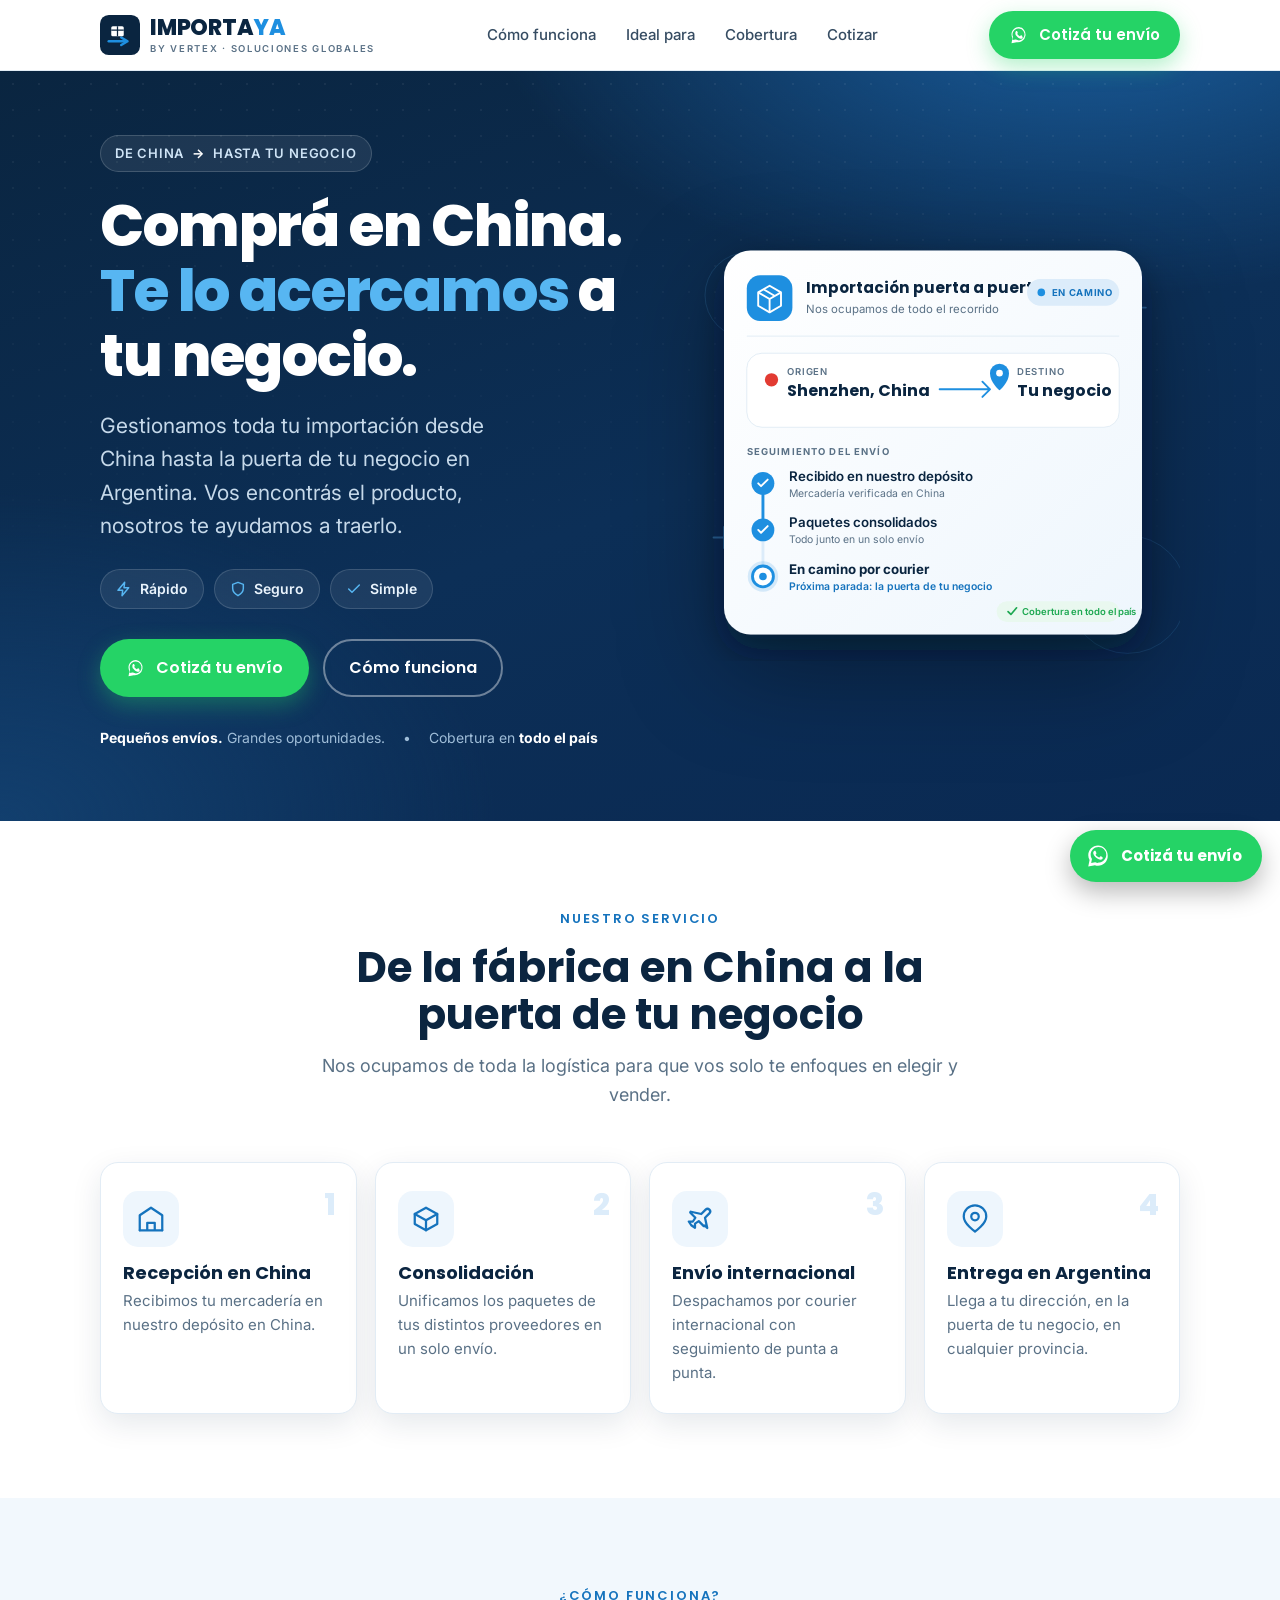
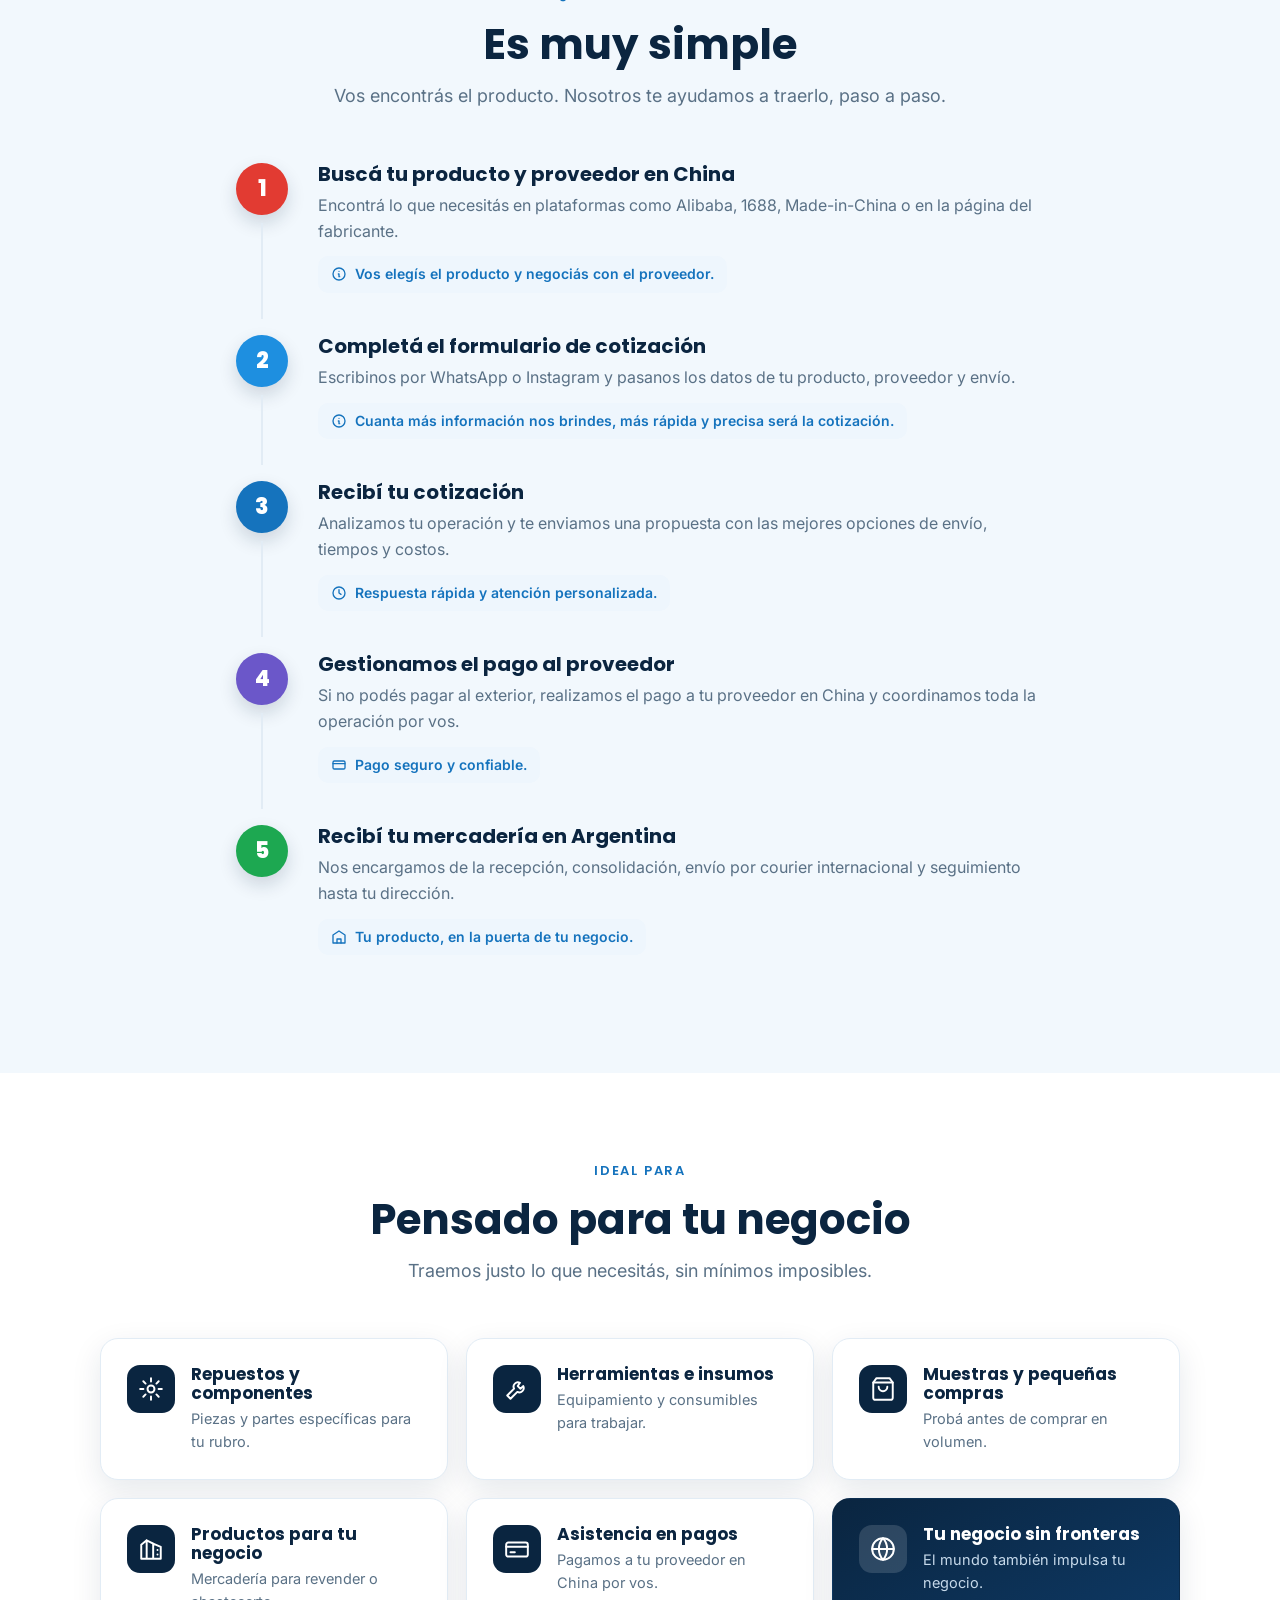
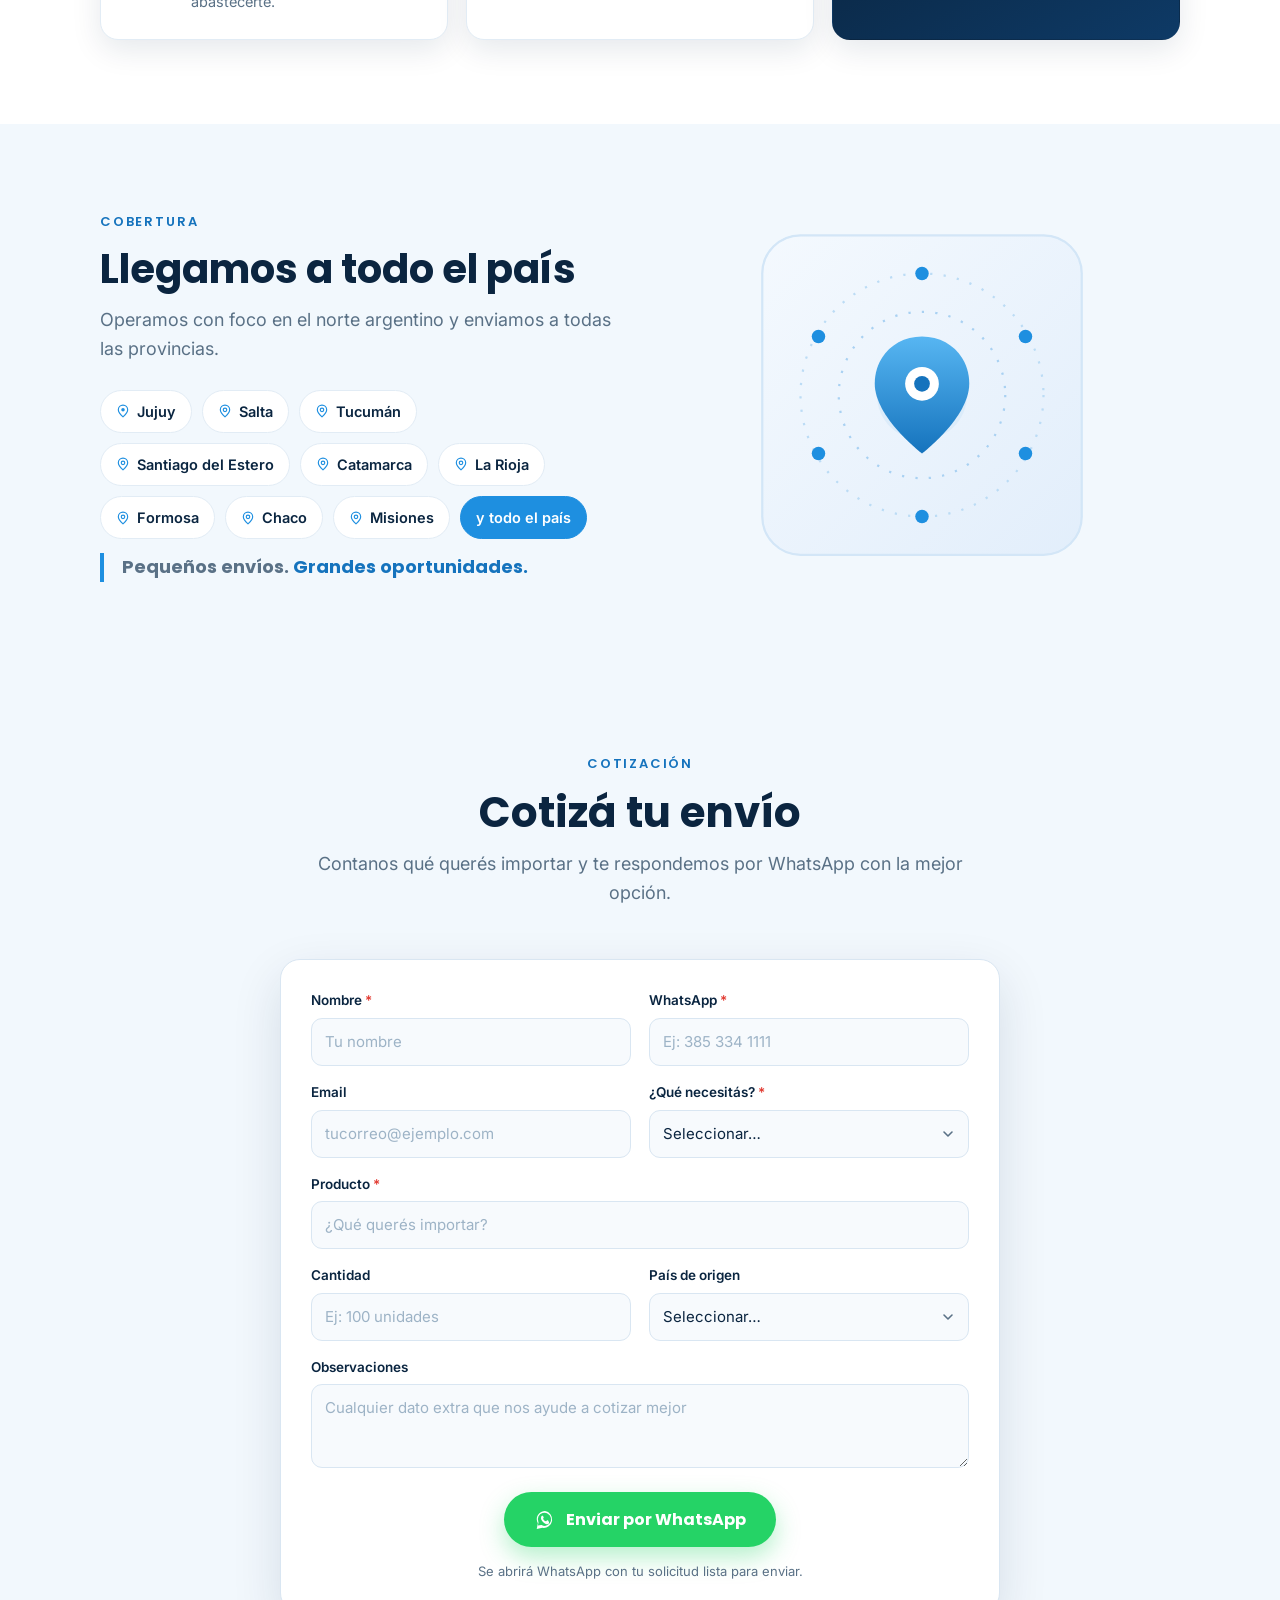
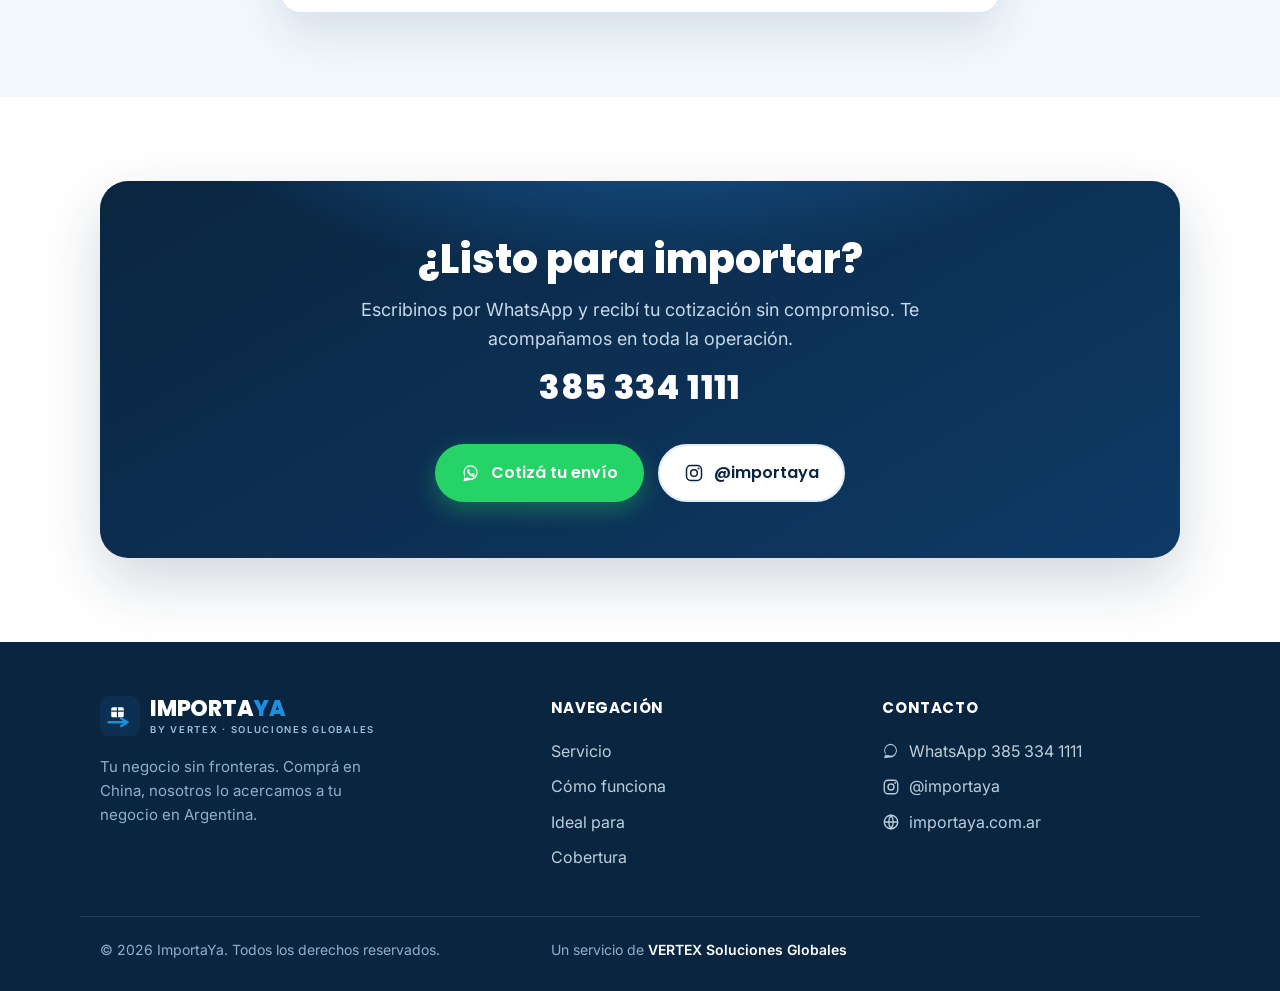
==== commit c2d3f2ef: "feat(hero): nueva ilustración" ====
--- a/index.html
+++ b/index.html
@@ -83,87 +83,57 @@
         </div>
 
         <!-- Hero illustration -->
-        <div class="hero-art" aria-hidden="true">
+        <div class="hero-art hero-art-c" aria-hidden="true">
           <svg viewBox="0 0 520 460" xmlns="http://www.w3.org/2000/svg">
             <defs>
-              <linearGradient id="panel" x1="0" y1="0" x2="1" y2="1">
-                <stop offset="0" stop-color="#0f3a68"/><stop offset="1" stop-color="#0b2b50"/>
+              <linearGradient id="hero-c-card" x1="0" y1="0" x2="1" y2="1">
+                <stop offset="0" stop-color="#ffffff"/><stop offset="1" stop-color="#eef6fd"/>
               </linearGradient>
-              <linearGradient id="plane" x1="0" y1="0" x2="1" y2="0">
-                <stop offset="0" stop-color="#ffffff"/><stop offset="1" stop-color="#d7e8f7"/>
-              </linearGradient>
-              <radialGradient id="glow" cx="50%" cy="50%" r="50%">
-                <stop offset="0" stop-color="#3f88c9" stop-opacity=".5"/>
-                <stop offset="1" stop-color="#3f88c9" stop-opacity="0"/>
-              </radialGradient>
-              <filter id="ds" x="-40%" y="-40%" width="180%" height="180%">
-                <feDropShadow dx="0" dy="4" stdDeviation="5" flood-color="#04162c" flood-opacity="0.5"/>
+              <filter id="hero-c-shadow" x="-20%" y="-20%" width="140%" height="150%">
+                <feDropShadow dx="0" dy="16" stdDeviation="16" flood-color="#04162c" flood-opacity=".35"/>
               </filter>
-              <path id="star" d="M0,-1 L0.225,-0.309 L0.951,-0.309 L0.363,0.118 L0.588,0.809 L0,0.382 L-0.588,0.809 L-0.363,0.118 L-0.951,-0.309 L-0.225,-0.309 Z"/>
             </defs>
-            <rect x="20" y="30" width="480" height="400" rx="26" fill="url(#panel)" stroke="#1c568e" stroke-opacity=".6"/>
-            <!-- soft glow behind plane -->
-            <circle cx="260" cy="150" r="118" fill="url(#glow)"/>
-            <!-- route arc -->
-            <path d="M120 300 C 176 112, 344 112, 400 300" fill="none" stroke="#57b6f2" stroke-width="3" stroke-dasharray="2 12" stroke-linecap="round" opacity=".9"/>
-            <!-- plane (top view airliner) -->
-            <g transform="translate(250 146) rotate(-8)">
-              <!-- main wings (swept back) -->
-              <path d="M20 -4 L -16 -60 L -3 -60 L 44 -2 Z" fill="#9cc0e6"/>
-              <path d="M20 4 L -16 60 L -3 60 L 44 2 Z" fill="#9cc0e6"/>
-              <!-- horizontal stabilizers -->
-              <path d="M-52 -3 L -76 -28 L -66 -28 L -44 -2 Z" fill="#a9cbec"/>
-              <path d="M-52 3 L -76 28 L -66 28 L -44 2 Z" fill="#a9cbec"/>
-              <!-- engines -->
-              <ellipse cx="8" cy="-22" rx="9" ry="4.6" fill="#7ea9d6"/>
-              <ellipse cx="8" cy="22" rx="9" ry="4.6" fill="#7ea9d6"/>
-              <!-- fuselage -->
-              <path d="M86 0 C 78 -9, 40 -12, -34 -12 C -58 -12, -76 -9, -84 0 C -76 9, -58 12, -34 12 C 40 12, 78 9, 86 0 Z" fill="url(#plane)"/>
-              <!-- vertical tail fin -->
-              <path d="M-84 0 L -98 -18 L -86 -18 L -66 -3 Z" fill="#cfe2f4"/>
-              <!-- cockpit -->
-              <path d="M86 0 C 80 -6, 72 -7, 66 -6 L 66 6 C 72 7, 80 6, 86 0 Z" fill="#bcd6ef"/>
-              <!-- windows -->
-              <circle cx="42" cy="0" r="3.1" fill="#1e8fe0"/>
-              <circle cx="26" cy="0" r="3.1" fill="#1e8fe0"/>
-              <circle cx="10" cy="0" r="3.1" fill="#1e8fe0"/>
-              <circle cx="-6" cy="0" r="3.1" fill="#1e8fe0"/>
-            </g>
-            <!-- origin: China flag -->
-            <g transform="translate(96 284)" filter="url(#ds)">
-              <rect width="48" height="32" rx="4" fill="#de2910"/>
-              <g fill="#ffde00">
-                <use href="#star" transform="translate(12 12) scale(6.5)"/>
-                <use href="#star" transform="translate(25 5) scale(2.3)"/>
-                <use href="#star" transform="translate(31 11) scale(2.3)"/>
-                <use href="#star" transform="translate(31 19) scale(2.3)"/>
-                <use href="#star" transform="translate(25 25) scale(2.3)"/>
-              </g>
-              <rect width="48" height="32" rx="4" fill="none" stroke="#ffffff" stroke-opacity=".9" stroke-width="2"/>
-            </g>
-            <text x="120" y="336" fill="#dbeafe" font-family="Poppins,sans-serif" font-size="15" font-weight="700" text-anchor="middle">China</text>
-            <!-- destination: Argentina flag -->
-            <g transform="translate(376 284)" filter="url(#ds)">
-              <clipPath id="argClip"><rect width="48" height="32" rx="4"/></clipPath>
-              <g clip-path="url(#argClip)">
-                <rect width="48" height="32" fill="#ffffff"/>
-                <rect width="48" height="10.7" fill="#74acdf"/>
-                <rect y="21.3" width="48" height="10.7" fill="#74acdf"/>
-                <g stroke="#f6b40e" stroke-width="1.6" stroke-linecap="round">
-                  <line x1="29.5" y1="16" x2="33" y2="16"/>
-                  <line x1="18.5" y1="16" x2="15" y2="16"/>
-                  <line x1="24" y1="9.5" x2="24" y2="6"/>
-                  <line x1="24" y1="22.5" x2="24" y2="26"/>
-                  <line x1="28.6" y1="11.4" x2="31.1" y2="8.9"/>
-                  <line x1="19.4" y1="20.6" x2="16.9" y2="23.1"/>
-                  <line x1="28.6" y1="20.6" x2="31.1" y2="23.1"/>
-                  <line x1="19.4" y1="11.4" x2="16.9" y2="8.9"/>
-                </g>
-                <circle cx="24" cy="16" r="4.6" fill="#f6b40e"/>
-              </g>
-              <rect width="48" height="32" rx="4" fill="none" stroke="#ffffff" stroke-opacity=".9" stroke-width="2"/>
-            </g>
-            <text x="400" y="336" fill="#dbeafe" font-family="Poppins,sans-serif" font-size="15" font-weight="700" text-anchor="middle">Argentina</text>
+            <circle cx="65" cy="75" r="45" fill="none" stroke="#57b6f2" stroke-opacity=".16"/>
+            <circle cx="465" cy="390" r="62" fill="none" stroke="#57b6f2" stroke-opacity=".14"/>
+            <path d="M29 330h22M40 319v22M462 88h22M473 77v22" stroke="#57b6f2" stroke-width="2" stroke-linecap="round" opacity=".35"/>
+            <rect x="40" y="28" width="440" height="404" rx="28" fill="url(#hero-c-card)" filter="url(#hero-c-shadow)"/>
+            <rect x="64" y="54" width="48" height="48" rx="14" fill="#1e8fe0"/>
+            <path d="m76 72 12-7 12 7v14l-12 7-12-7Z" fill="none" stroke="#fff" stroke-width="2" stroke-linejoin="round"/>
+            <path d="m76 72 12 7 12-7M88 79v14M82 69l12 7" fill="none" stroke="#fff" stroke-width="2" stroke-linejoin="round"/>
+            <text x="126" y="73" fill="#0a2540" font-family="Poppins,sans-serif" font-size="16" font-weight="700">Importación puerta a puerta</text>
+            <text x="126" y="94" fill="#5a7186" font-family="Inter,sans-serif" font-size="12">Nos ocupamos de todo el recorrido</text>
+            <rect x="359" y="58" width="97" height="28" rx="14" fill="#dcecfa"/>
+            <circle cx="374" cy="72" r="4" fill="#1e8fe0"/>
+            <text x="385" y="76" fill="#1573bd" font-family="Inter,sans-serif" font-size="10" font-weight="700" letter-spacing=".7">EN CAMINO</text>
+            <path d="M64 118h392" stroke="#e2ecf5"/>
+            <rect x="64" y="136" width="392" height="78" rx="16" fill="#fff" stroke="#e2ecf5"/>
+            <circle cx="90" cy="164" r="7" fill="#e23b32"/>
+            <text x="106" y="159" fill="#5a7186" font-family="Inter,sans-serif" font-size="10" font-weight="600" letter-spacing="1">ORIGEN</text>
+            <text x="106" y="181" fill="#0a2540" font-family="Poppins,sans-serif" font-size="17" font-weight="700">Shenzhen, China</text>
+            <path d="M267 174h53m-8-8 8 8-8 8" fill="none" stroke="#1e8fe0" stroke-width="2" stroke-linecap="round" stroke-linejoin="round"/>
+            <path d="M340 157c0 10-10 18-10 18s-10-8-10-18a10 10 0 1 1 20 0Z" fill="#1e8fe0"/>
+            <circle cx="330" cy="157" r="3.5" fill="#fff"/>
+            <text x="348" y="159" fill="#5a7186" font-family="Inter,sans-serif" font-size="10" font-weight="600" letter-spacing="1">DESTINO</text>
+            <text x="348" y="181" fill="#0a2540" font-family="Poppins,sans-serif" font-size="17" font-weight="700">Tu negocio</text>
+            <text x="64" y="243" fill="#5a7186" font-family="Inter,sans-serif" font-size="10" font-weight="700" letter-spacing="1.2">SEGUIMIENTO DEL ENVÍO</text>
+            <path d="M81 273v100" stroke="#dcecfa" stroke-width="3"/>
+            <path d="M81 273v49" stroke="#1e8fe0" stroke-width="3"/>
+            <circle cx="81" cy="273" r="12" fill="#1e8fe0"/>
+            <path d="m76 273 3 3 7-7" fill="none" stroke="#fff" stroke-width="2" stroke-linecap="round" stroke-linejoin="round"/>
+            <text x="108" y="270" fill="#0a2540" font-family="Inter,sans-serif" font-size="14" font-weight="600">Recibido en nuestro depósito</text>
+            <text x="108" y="287" fill="#5a7186" font-family="Inter,sans-serif" font-size="11">Mercadería verificada en China</text>
+            <circle cx="81" cy="322" r="12" fill="#1e8fe0"/>
+            <path d="m76 322 3 3 7-7" fill="none" stroke="#fff" stroke-width="2" stroke-linecap="round" stroke-linejoin="round"/>
+            <text x="108" y="319" fill="#0a2540" font-family="Inter,sans-serif" font-size="14" font-weight="600">Paquetes consolidados</text>
+            <text x="108" y="336" fill="#5a7186" font-family="Inter,sans-serif" font-size="11">Todo junto en un solo envío</text>
+            <circle class="hero-art-c__pulse" cx="81" cy="371" r="16" fill="#1e8fe0" opacity=".16"/>
+            <circle cx="81" cy="371" r="11" fill="#fff" stroke="#1e8fe0" stroke-width="3"/>
+            <circle cx="81" cy="371" r="4" fill="#1e8fe0"/>
+            <text x="108" y="368" fill="#0a2540" font-family="Inter,sans-serif" font-size="14" font-weight="700">En camino por courier</text>
+            <text x="108" y="385" fill="#1573bd" font-family="Inter,sans-serif" font-size="11" font-weight="600">Próxima parada: la puerta de tu negocio</text>
+            <rect x="327" y="397" width="129" height="22" rx="11" fill="#e9f8ef"/>
+            <path d="m339 408 3 3 6-7" fill="none" stroke="#1da851" stroke-width="1.8" stroke-linecap="round" stroke-linejoin="round"/>
+            <text x="354" y="412" fill="#1da851" font-family="Inter,sans-serif" font-size="10" font-weight="600">Cobertura en todo el país</text>
           </svg>
         </div>
       </div>
--- a/styles.css
+++ b/styles.css
@@ -130,8 +130,28 @@
 .hero-trust b { color: #fff; }
 
 /* Hero illustration */
-.hero-art { position: relative; }
+.hero-art { position: relative; width: 100%; }
 .hero-art svg { width: 100%; height: auto; filter: drop-shadow(0 30px 50px rgba(0,0,0,.35)); }
+.hero-art-a, .hero-art-b, .hero-art-c { max-width: 520px; margin: 0 auto; }
+.hero-art-a__route { animation: hero-art-a-route 16s linear infinite; }
+.hero-art-b__plane { animation: hero-art-b-float 4s ease-in-out infinite; transform-box: fill-box; transform-origin: center; }
+.hero-art-c__pulse { animation: hero-art-c-pulse 2.4s ease-in-out infinite; }
+@keyframes hero-art-a-route { to { stroke-dashoffset: -140; } }
+@keyframes hero-art-b-float { 50% { transform: translateY(-6px); } }
+@keyframes hero-art-c-pulse { 50% { opacity: .38; } }
+
+/* Hero proposal preview */
+.hero-preview { min-height: 100vh; padding: 42px 20px 56px; background: #071c31; }
+.hero-preview-header { max-width: 1500px; margin: 0 auto 28px; color: #fff; text-align: center; }
+.hero-preview-header h1 { font-size: clamp(26px, 4vw, 40px); }
+.hero-preview-header p { margin-top: 10px; color: #9fbdd8; }
+.hero-preview-grid { max-width: 1500px; margin: 0 auto; display: grid; grid-template-columns: repeat(3, minmax(0, 1fr)); gap: 20px; align-items: stretch; }
+.hero-preview-card { overflow: hidden; border: 1px solid rgba(255,255,255,.16); border-radius: 24px; background: var(--navy); }
+.hero-preview-card .hero { height: 100%; }
+.hero-preview-card .hero .container { display: block; padding: 24px 12px 18px; }
+.hero-preview-card h2 { margin: 0 8px 14px; color: #fff; font-size: 18px; line-height: 1.35; }
+.hero-preview-card h2 span { display: block; margin-bottom: 5px; color: #57b6f2; font-size: 12px; letter-spacing: .12em; text-transform: uppercase; }
+.hero-preview-card .hero-art { max-width: 460px; }
 
 /* ---------- Service steps (logistics 4) ---------- */
 .flow { display: grid; grid-template-columns: repeat(4, 1fr); gap: 18px; }
@@ -243,12 +263,17 @@
 /* ---------- Reveal on scroll ---------- */
 .reveal { opacity: 0; transform: translateY(18px); transition: opacity .6s ease, transform .6s ease; }
 .reveal.in { opacity: 1; transform: none; }
-@media (prefers-reduced-motion: reduce) { .reveal { opacity: 1; transform: none; transition: none; } html { scroll-behavior: auto; } }
+@media (prefers-reduced-motion: reduce) {
+  .reveal { opacity: 1; transform: none; transition: none; }
+  html { scroll-behavior: auto; }
+  .hero-art-a__route, .hero-art-b__plane, .hero-art-c__pulse { animation: none; }
+}
 
 /* ---------- Responsive ---------- */
 @media (max-width: 940px) {
   .hero .container { grid-template-columns: 1fr; padding-top: 40px; }
   .hero-art { order: -1; max-width: 460px; margin: 0 auto; }
+  .hero-preview-grid { grid-template-columns: 1fr; max-width: 540px; }
   .flow { grid-template-columns: repeat(2, 1fr); }
   .cards { grid-template-columns: repeat(2, 1fr); }
   .coverage { grid-template-columns: 1fr; gap: 30px; }
@@ -258,6 +283,8 @@
 }
 @media (max-width: 560px) {
   .section { padding: 60px 0; }
+  .hero-preview { padding: 28px 12px 36px; }
+  .hero-preview-card .hero .container { padding: 20px 4px 12px; }
   .flow { grid-template-columns: 1fr; }
   .cards { grid-template-columns: 1fr; }
   .footer .container { grid-template-columns: 1fr; }
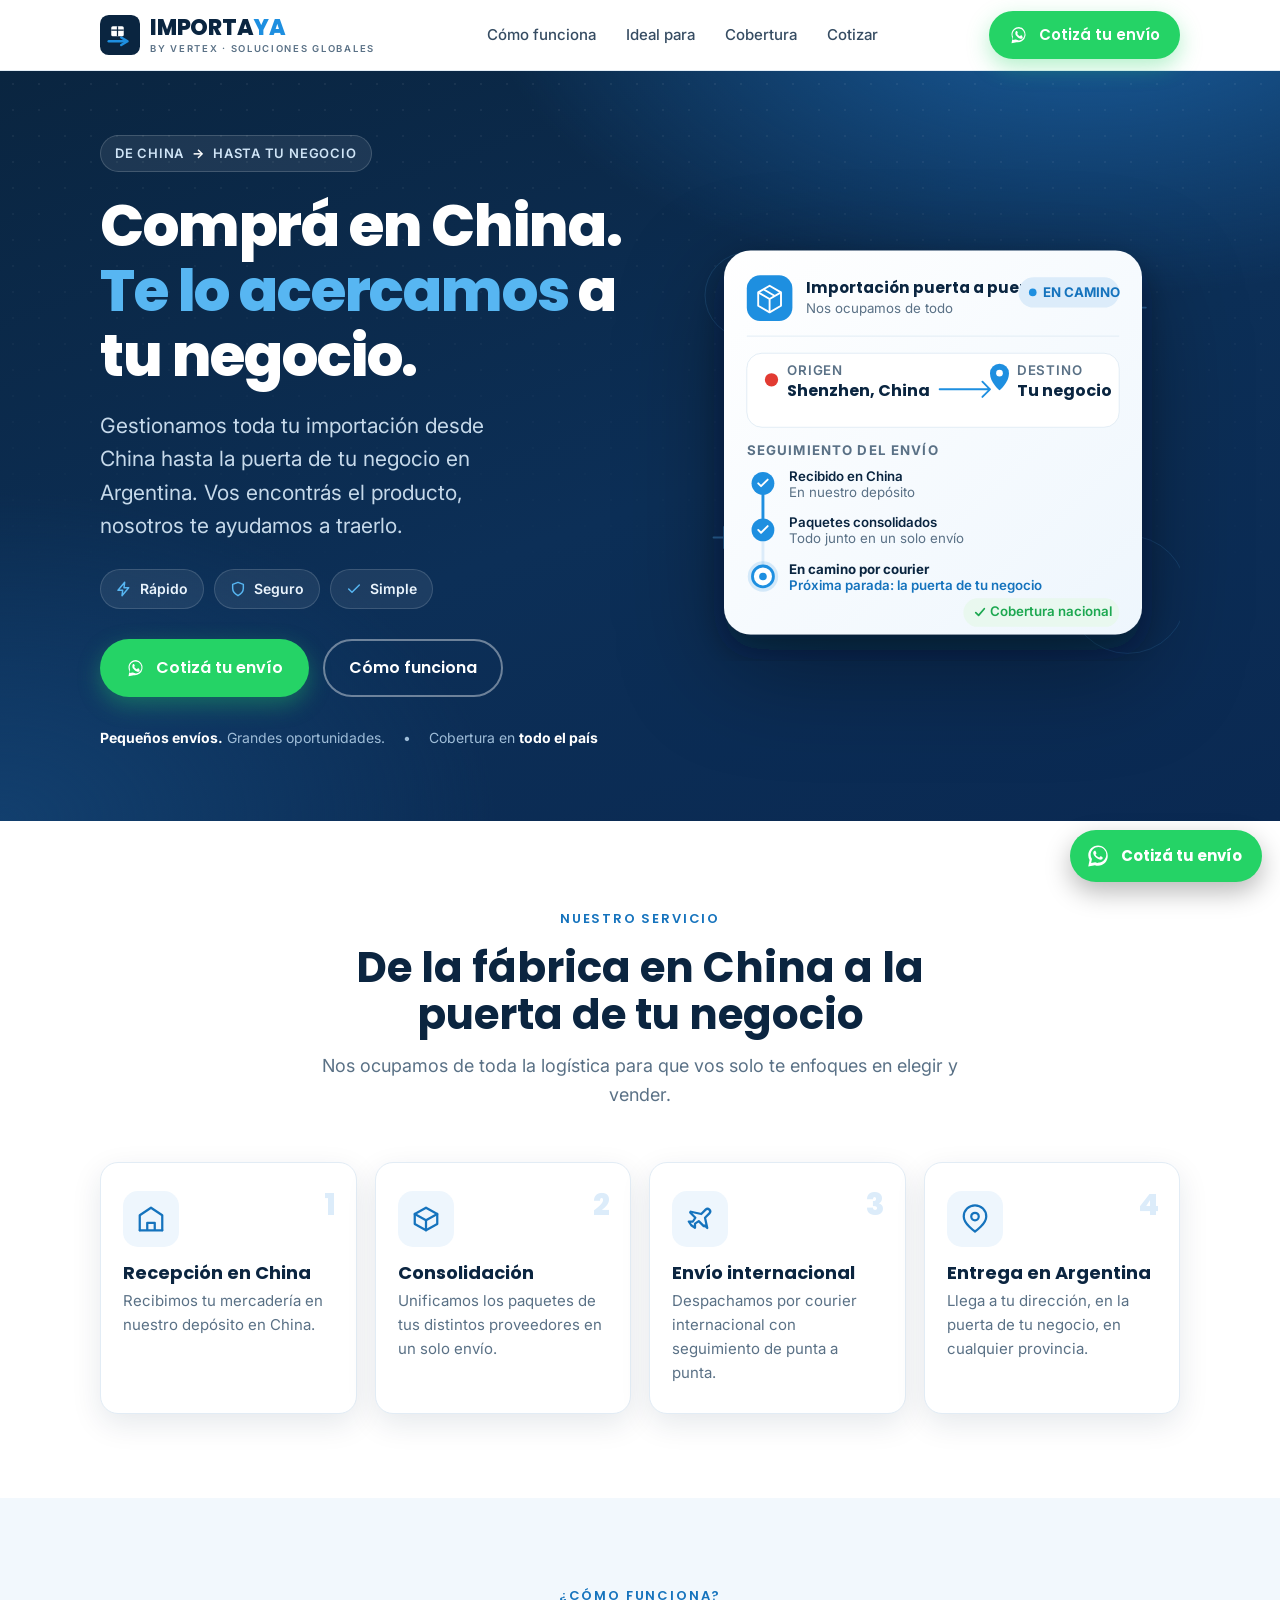
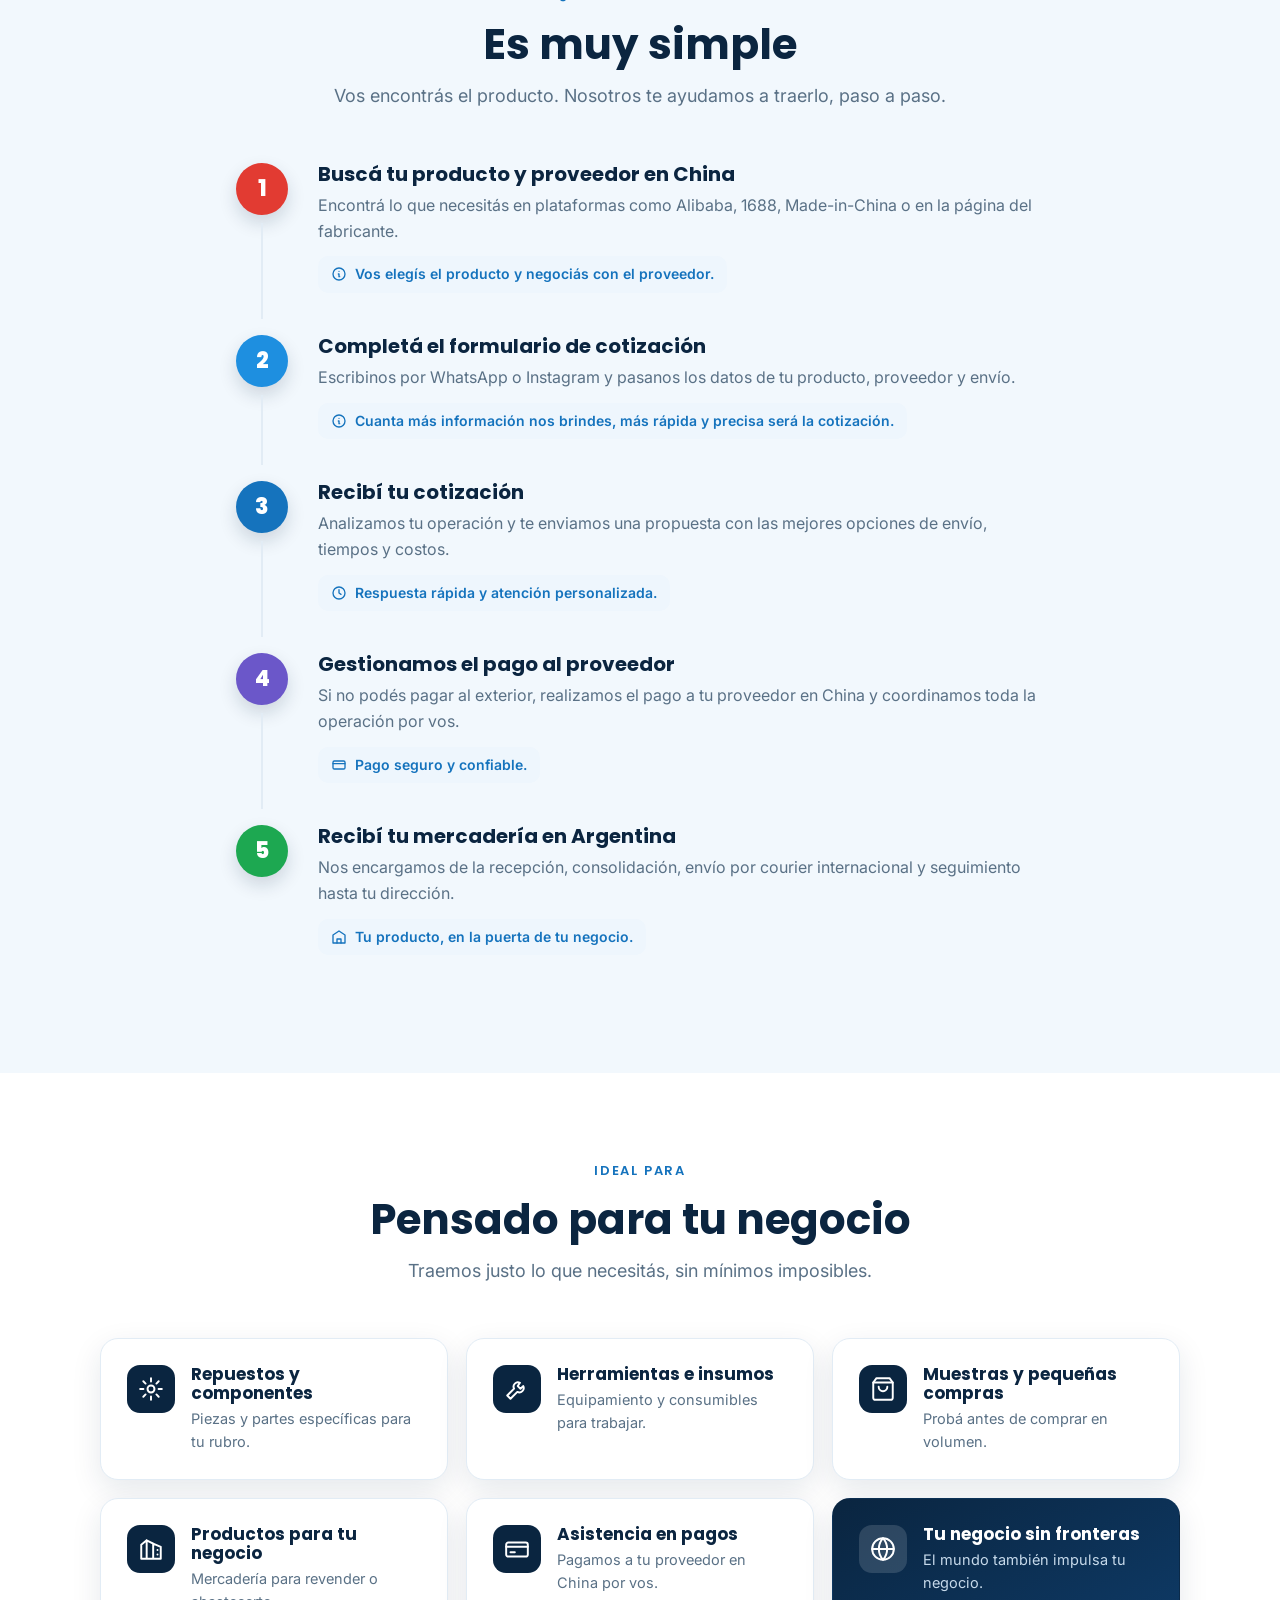
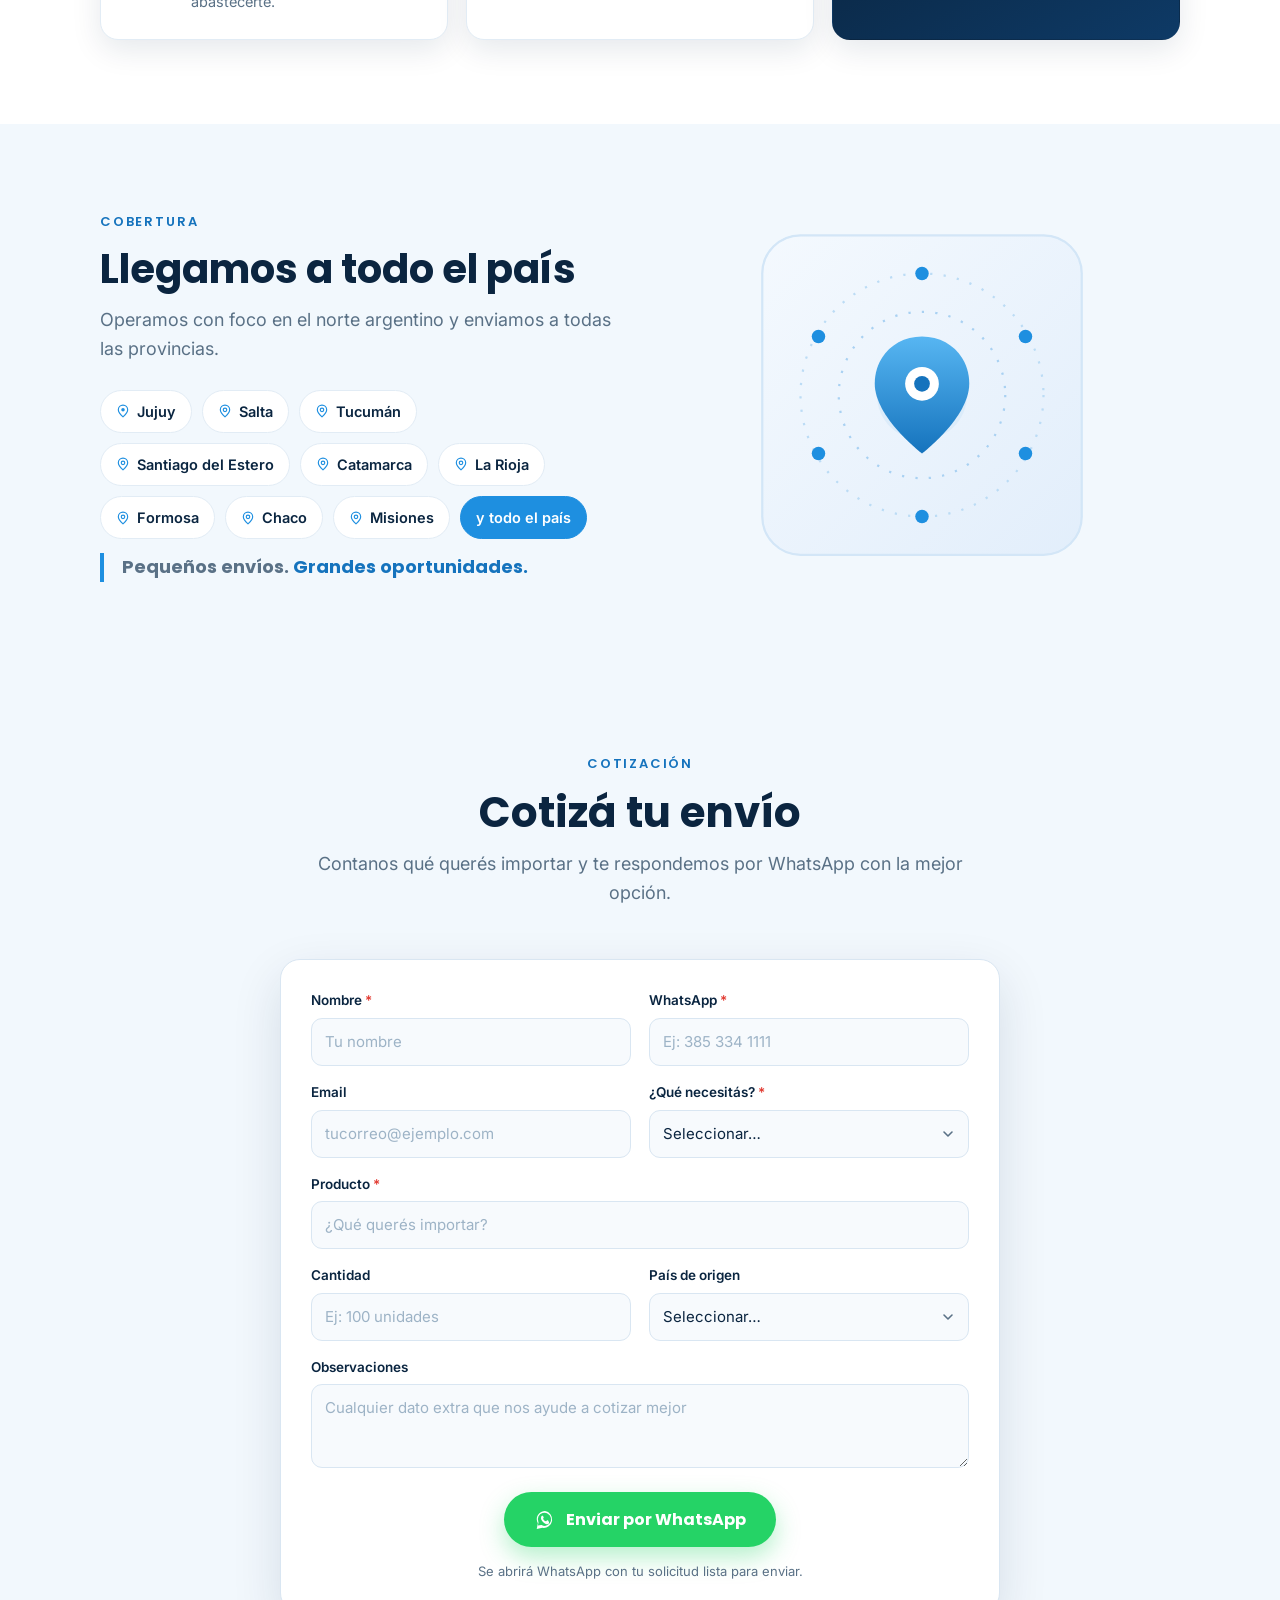
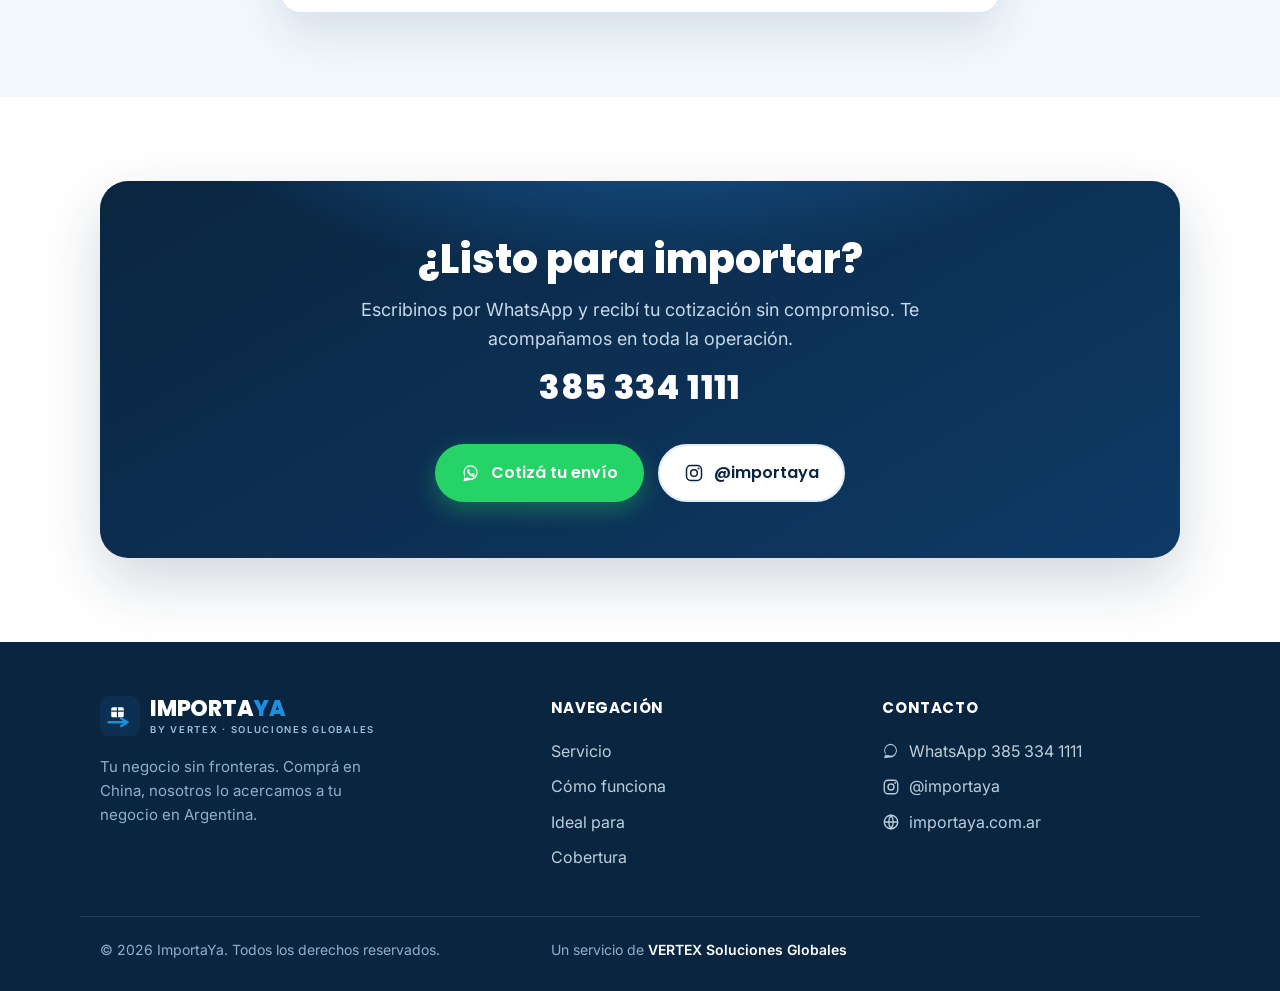
==== commit 779daed4: "fix(hero): aplicar ajustes de revisión" ====
--- a/index.html
+++ b/index.html
@@ -101,39 +101,39 @@
             <path d="m76 72 12-7 12 7v14l-12 7-12-7Z" fill="none" stroke="#fff" stroke-width="2" stroke-linejoin="round"/>
             <path d="m76 72 12 7 12-7M88 79v14M82 69l12 7" fill="none" stroke="#fff" stroke-width="2" stroke-linejoin="round"/>
             <text x="126" y="73" fill="#0a2540" font-family="Poppins,sans-serif" font-size="16" font-weight="700">Importación puerta a puerta</text>
-            <text x="126" y="94" fill="#5a7186" font-family="Inter,sans-serif" font-size="12">Nos ocupamos de todo el recorrido</text>
-            <rect x="359" y="58" width="97" height="28" rx="14" fill="#dcecfa"/>
-            <circle cx="374" cy="72" r="4" fill="#1e8fe0"/>
-            <text x="385" y="76" fill="#1573bd" font-family="Inter,sans-serif" font-size="10" font-weight="700" letter-spacing=".7">EN CAMINO</text>
+            <text x="126" y="94" fill="#5a7186" font-family="Inter,sans-serif" font-size="14">Nos ocupamos de todo</text>
+            <rect x="350" y="56" width="106" height="32" rx="16" fill="#dcecfa"/>
+            <circle cx="365" cy="72" r="4" fill="#1e8fe0"/>
+            <text x="376" y="77" fill="#1573bd" font-family="Inter,sans-serif" font-size="14" font-weight="700">EN CAMINO</text>
             <path d="M64 118h392" stroke="#e2ecf5"/>
             <rect x="64" y="136" width="392" height="78" rx="16" fill="#fff" stroke="#e2ecf5"/>
             <circle cx="90" cy="164" r="7" fill="#e23b32"/>
-            <text x="106" y="159" fill="#5a7186" font-family="Inter,sans-serif" font-size="10" font-weight="600" letter-spacing="1">ORIGEN</text>
+            <text x="106" y="159" fill="#5a7186" font-family="Inter,sans-serif" font-size="14" font-weight="600" letter-spacing="1">ORIGEN</text>
             <text x="106" y="181" fill="#0a2540" font-family="Poppins,sans-serif" font-size="17" font-weight="700">Shenzhen, China</text>
             <path d="M267 174h53m-8-8 8 8-8 8" fill="none" stroke="#1e8fe0" stroke-width="2" stroke-linecap="round" stroke-linejoin="round"/>
             <path d="M340 157c0 10-10 18-10 18s-10-8-10-18a10 10 0 1 1 20 0Z" fill="#1e8fe0"/>
             <circle cx="330" cy="157" r="3.5" fill="#fff"/>
-            <text x="348" y="159" fill="#5a7186" font-family="Inter,sans-serif" font-size="10" font-weight="600" letter-spacing="1">DESTINO</text>
+            <text x="348" y="159" fill="#5a7186" font-family="Inter,sans-serif" font-size="14" font-weight="600" letter-spacing="1">DESTINO</text>
             <text x="348" y="181" fill="#0a2540" font-family="Poppins,sans-serif" font-size="17" font-weight="700">Tu negocio</text>
-            <text x="64" y="243" fill="#5a7186" font-family="Inter,sans-serif" font-size="10" font-weight="700" letter-spacing="1.2">SEGUIMIENTO DEL ENVÍO</text>
+            <text x="64" y="243" fill="#5a7186" font-family="Inter,sans-serif" font-size="14" font-weight="700" letter-spacing="1.2">SEGUIMIENTO DEL ENVÍO</text>
             <path d="M81 273v100" stroke="#dcecfa" stroke-width="3"/>
             <path d="M81 273v49" stroke="#1e8fe0" stroke-width="3"/>
             <circle cx="81" cy="273" r="12" fill="#1e8fe0"/>
             <path d="m76 273 3 3 7-7" fill="none" stroke="#fff" stroke-width="2" stroke-linecap="round" stroke-linejoin="round"/>
-            <text x="108" y="270" fill="#0a2540" font-family="Inter,sans-serif" font-size="14" font-weight="600">Recibido en nuestro depósito</text>
-            <text x="108" y="287" fill="#5a7186" font-family="Inter,sans-serif" font-size="11">Mercadería verificada en China</text>
+            <text x="108" y="270" fill="#0a2540" font-family="Inter,sans-serif" font-size="14" font-weight="600">Recibido en China</text>
+            <text x="108" y="287" fill="#5a7186" font-family="Inter,sans-serif" font-size="14">En nuestro depósito</text>
             <circle cx="81" cy="322" r="12" fill="#1e8fe0"/>
             <path d="m76 322 3 3 7-7" fill="none" stroke="#fff" stroke-width="2" stroke-linecap="round" stroke-linejoin="round"/>
             <text x="108" y="319" fill="#0a2540" font-family="Inter,sans-serif" font-size="14" font-weight="600">Paquetes consolidados</text>
-            <text x="108" y="336" fill="#5a7186" font-family="Inter,sans-serif" font-size="11">Todo junto en un solo envío</text>
+            <text x="108" y="336" fill="#5a7186" font-family="Inter,sans-serif" font-size="14">Todo junto en un solo envío</text>
             <circle class="hero-art-c__pulse" cx="81" cy="371" r="16" fill="#1e8fe0" opacity=".16"/>
             <circle cx="81" cy="371" r="11" fill="#fff" stroke="#1e8fe0" stroke-width="3"/>
             <circle cx="81" cy="371" r="4" fill="#1e8fe0"/>
             <text x="108" y="368" fill="#0a2540" font-family="Inter,sans-serif" font-size="14" font-weight="700">En camino por courier</text>
-            <text x="108" y="385" fill="#1573bd" font-family="Inter,sans-serif" font-size="11" font-weight="600">Próxima parada: la puerta de tu negocio</text>
-            <rect x="327" y="397" width="129" height="22" rx="11" fill="#e9f8ef"/>
-            <path d="m339 408 3 3 6-7" fill="none" stroke="#1da851" stroke-width="1.8" stroke-linecap="round" stroke-linejoin="round"/>
-            <text x="354" y="412" fill="#1da851" font-family="Inter,sans-serif" font-size="10" font-weight="600">Cobertura en todo el país</text>
+            <text x="108" y="385" fill="#1573bd" font-family="Inter,sans-serif" font-size="14" font-weight="600">Próxima parada: la puerta de tu negocio</text>
+            <rect x="292" y="394" width="164" height="30" rx="15" fill="#e9f8ef"/>
+            <path d="m305 409 3 3 6-7" fill="none" stroke="#1da851" stroke-width="1.8" stroke-linecap="round" stroke-linejoin="round"/>
+            <text x="320" y="413" fill="#1da851" font-family="Inter,sans-serif" font-size="14" font-weight="600">Cobertura nacional</text>
           </svg>
         </div>
       </div>
--- a/styles.css
+++ b/styles.css
@@ -140,19 +140,6 @@
 @keyframes hero-art-b-float { 50% { transform: translateY(-6px); } }
 @keyframes hero-art-c-pulse { 50% { opacity: .38; } }
 
-/* Hero proposal preview */
-.hero-preview { min-height: 100vh; padding: 42px 20px 56px; background: #071c31; }
-.hero-preview-header { max-width: 1500px; margin: 0 auto 28px; color: #fff; text-align: center; }
-.hero-preview-header h1 { font-size: clamp(26px, 4vw, 40px); }
-.hero-preview-header p { margin-top: 10px; color: #9fbdd8; }
-.hero-preview-grid { max-width: 1500px; margin: 0 auto; display: grid; grid-template-columns: repeat(3, minmax(0, 1fr)); gap: 20px; align-items: stretch; }
-.hero-preview-card { overflow: hidden; border: 1px solid rgba(255,255,255,.16); border-radius: 24px; background: var(--navy); }
-.hero-preview-card .hero { height: 100%; }
-.hero-preview-card .hero .container { display: block; padding: 24px 12px 18px; }
-.hero-preview-card h2 { margin: 0 8px 14px; color: #fff; font-size: 18px; line-height: 1.35; }
-.hero-preview-card h2 span { display: block; margin-bottom: 5px; color: #57b6f2; font-size: 12px; letter-spacing: .12em; text-transform: uppercase; }
-.hero-preview-card .hero-art { max-width: 460px; }
-
 /* ---------- Service steps (logistics 4) ---------- */
 .flow { display: grid; grid-template-columns: repeat(4, 1fr); gap: 18px; }
 .flow-card {
@@ -273,7 +260,6 @@
 @media (max-width: 940px) {
   .hero .container { grid-template-columns: 1fr; padding-top: 40px; }
   .hero-art { order: -1; max-width: 460px; margin: 0 auto; }
-  .hero-preview-grid { grid-template-columns: 1fr; max-width: 540px; }
   .flow { grid-template-columns: repeat(2, 1fr); }
   .cards { grid-template-columns: repeat(2, 1fr); }
   .coverage { grid-template-columns: 1fr; gap: 30px; }
@@ -283,8 +269,6 @@
 }
 @media (max-width: 560px) {
   .section { padding: 60px 0; }
-  .hero-preview { padding: 28px 12px 36px; }
-  .hero-preview-card .hero .container { padding: 20px 4px 12px; }
   .flow { grid-template-columns: 1fr; }
   .cards { grid-template-columns: 1fr; }
   .footer .container { grid-template-columns: 1fr; }
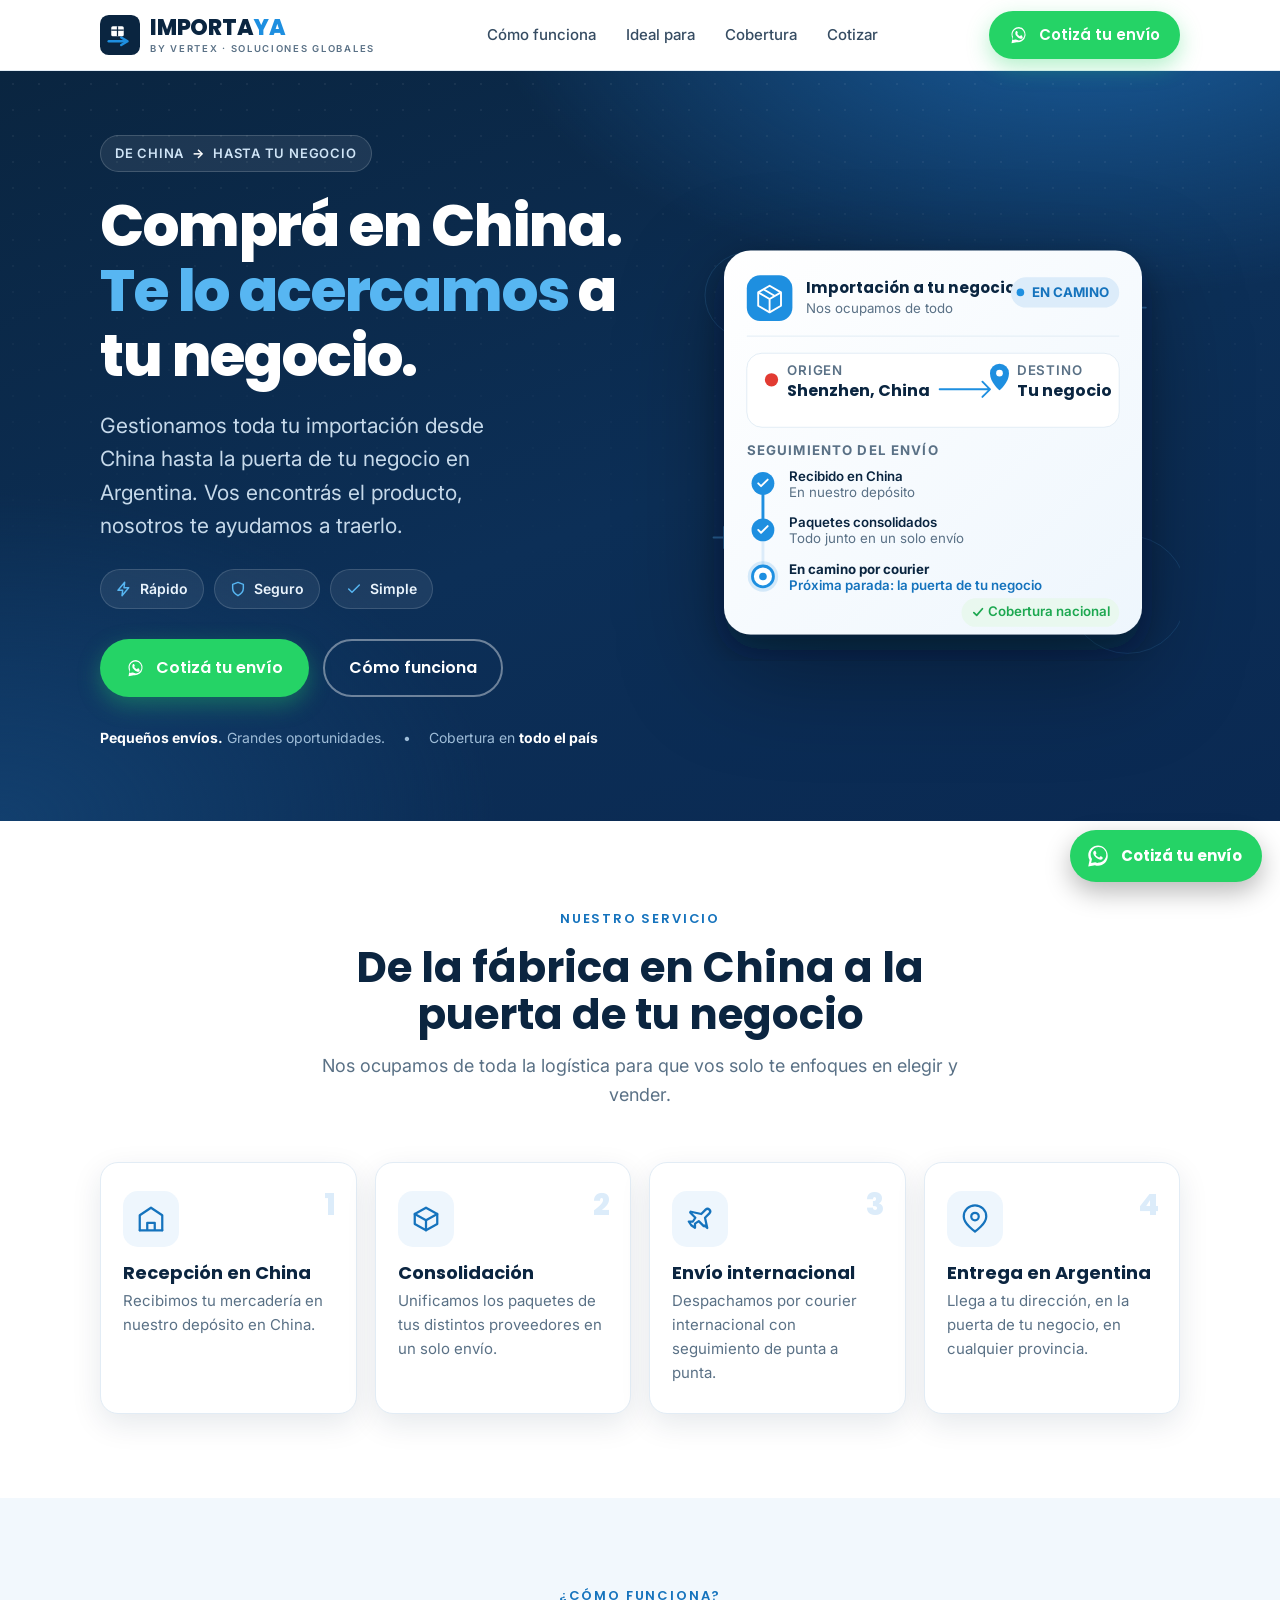
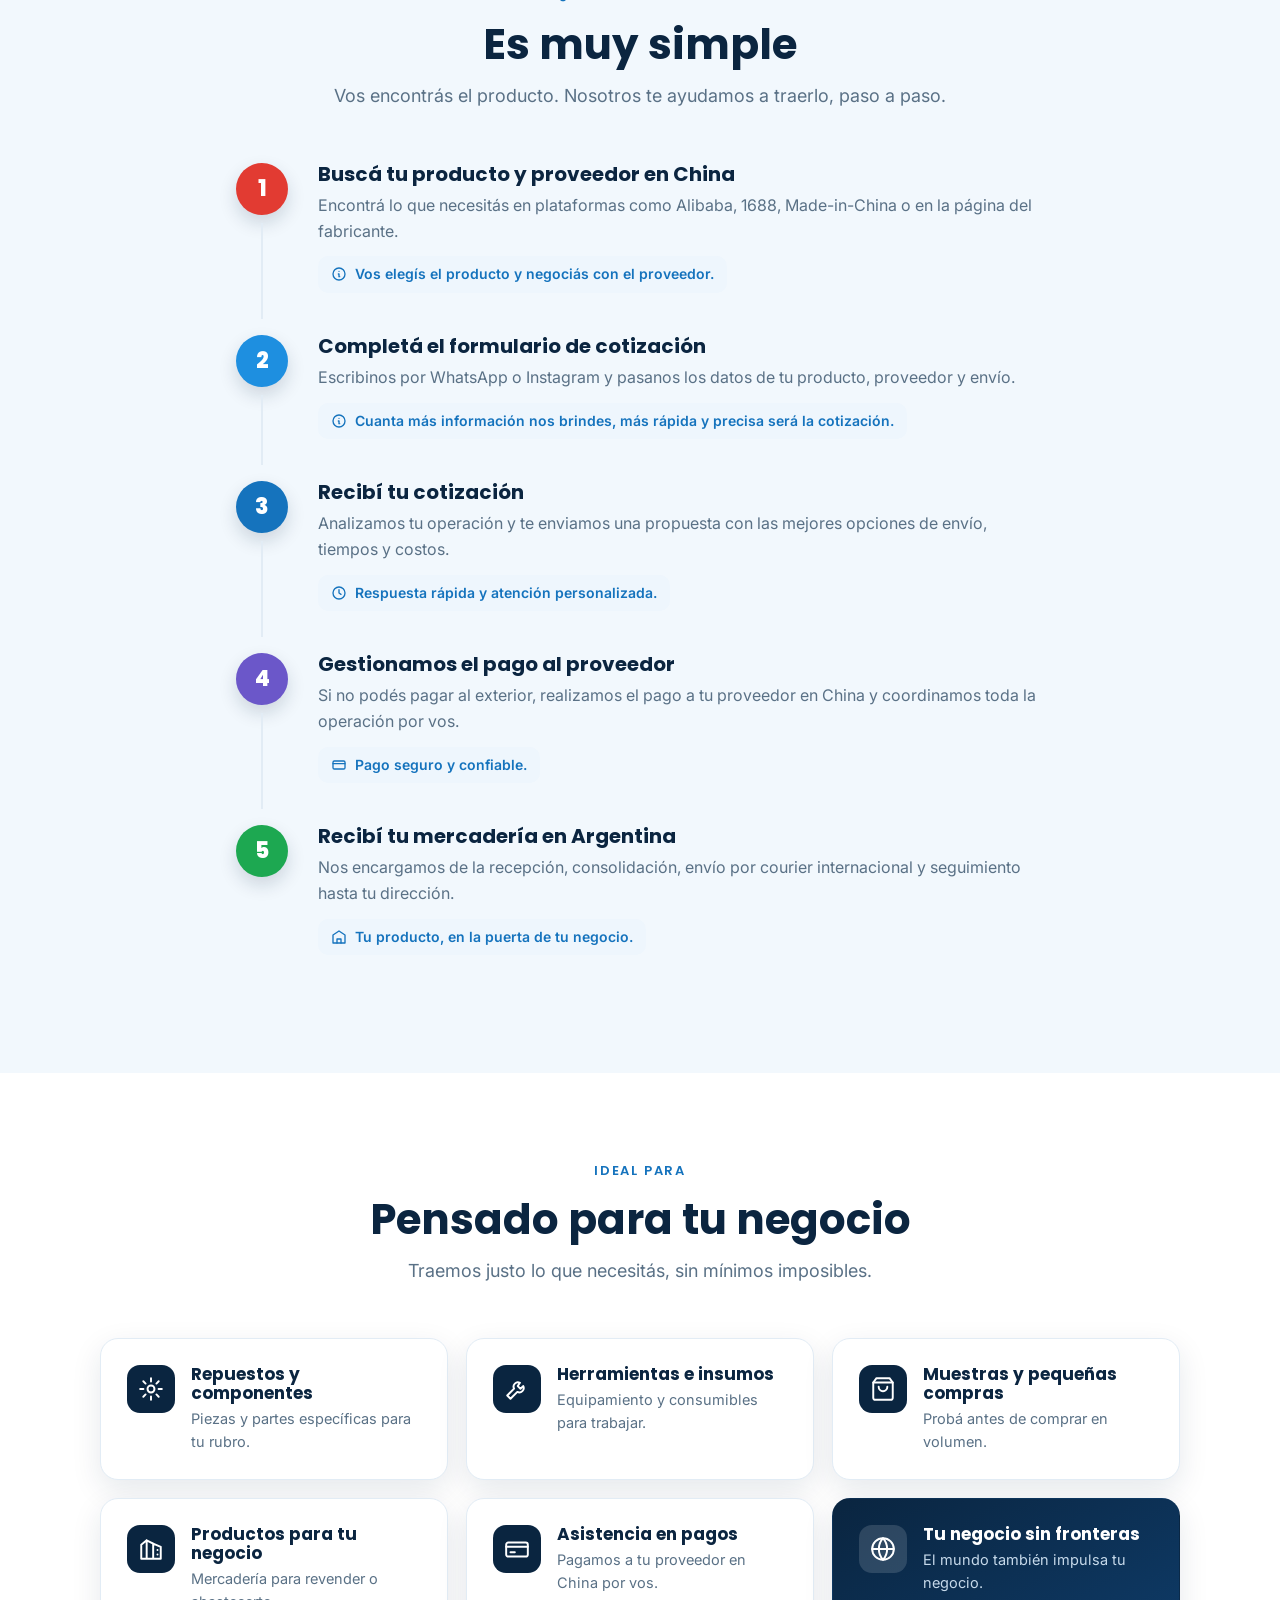
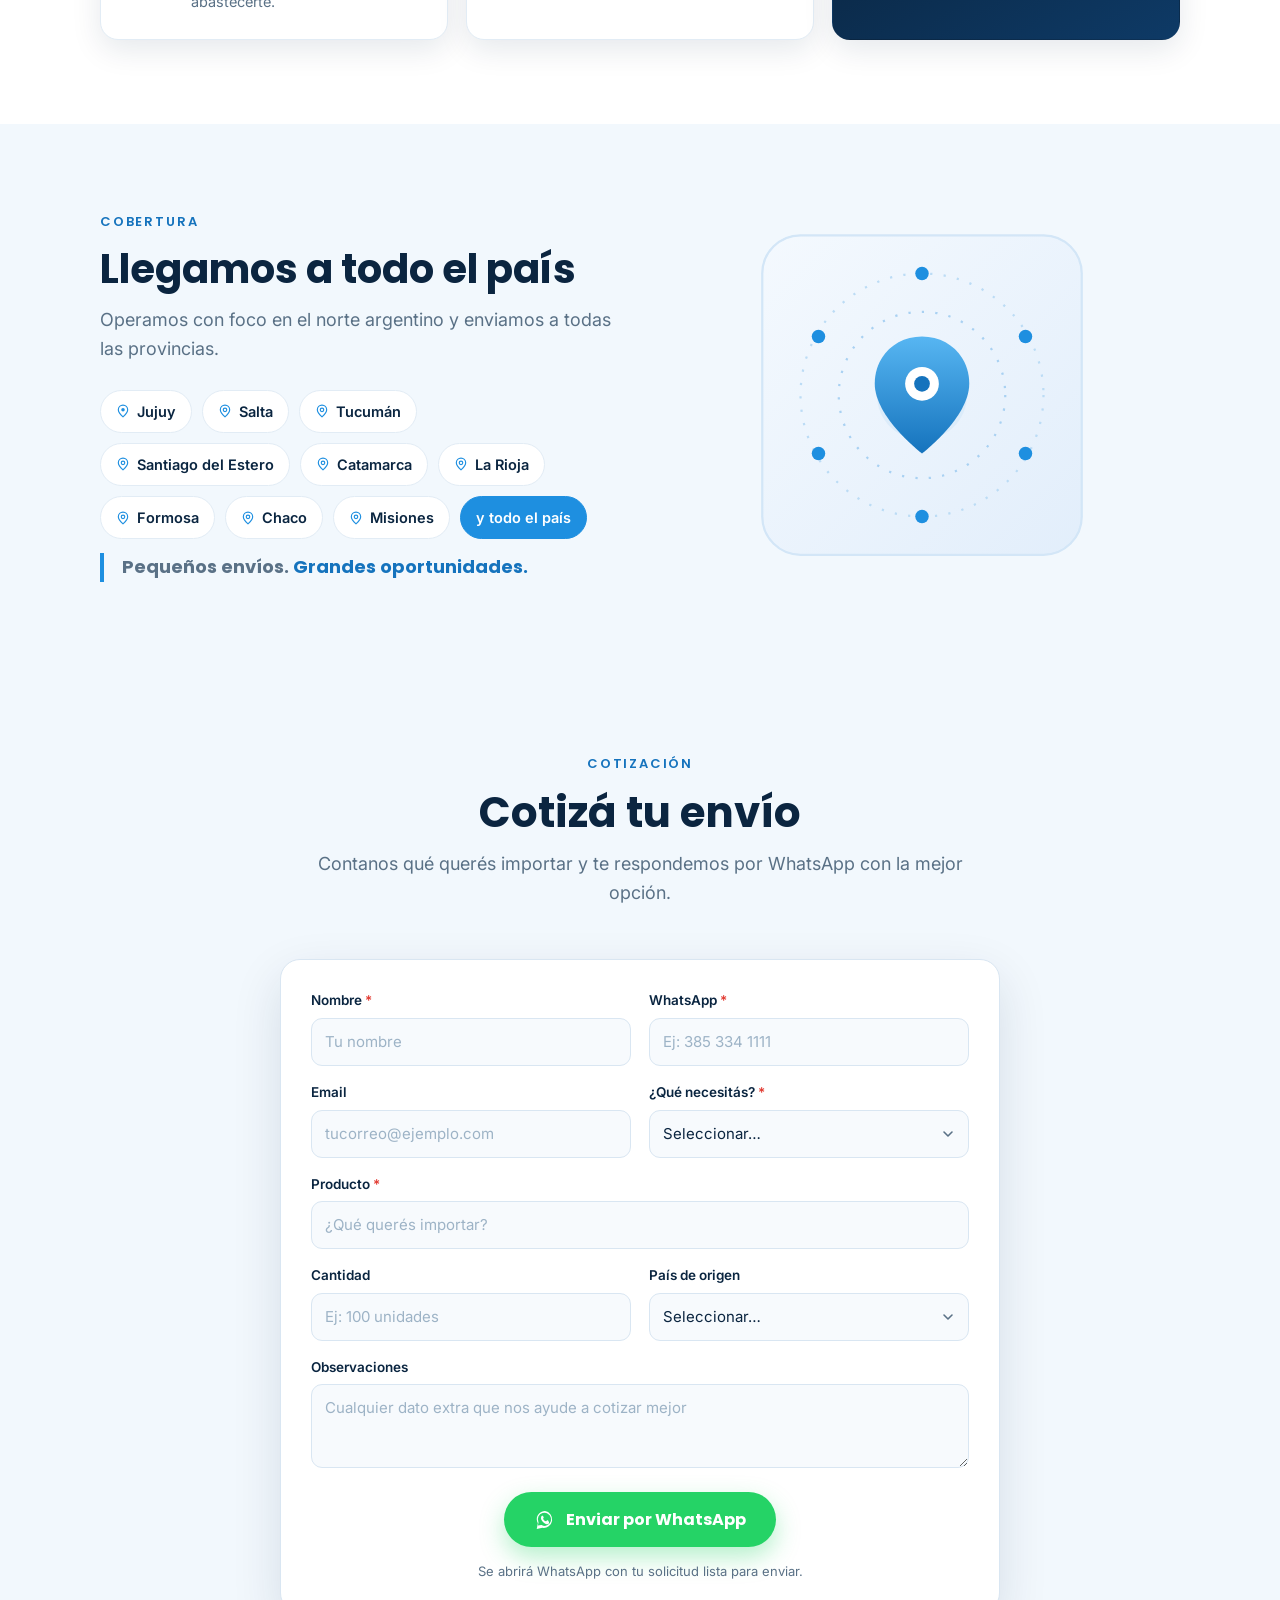
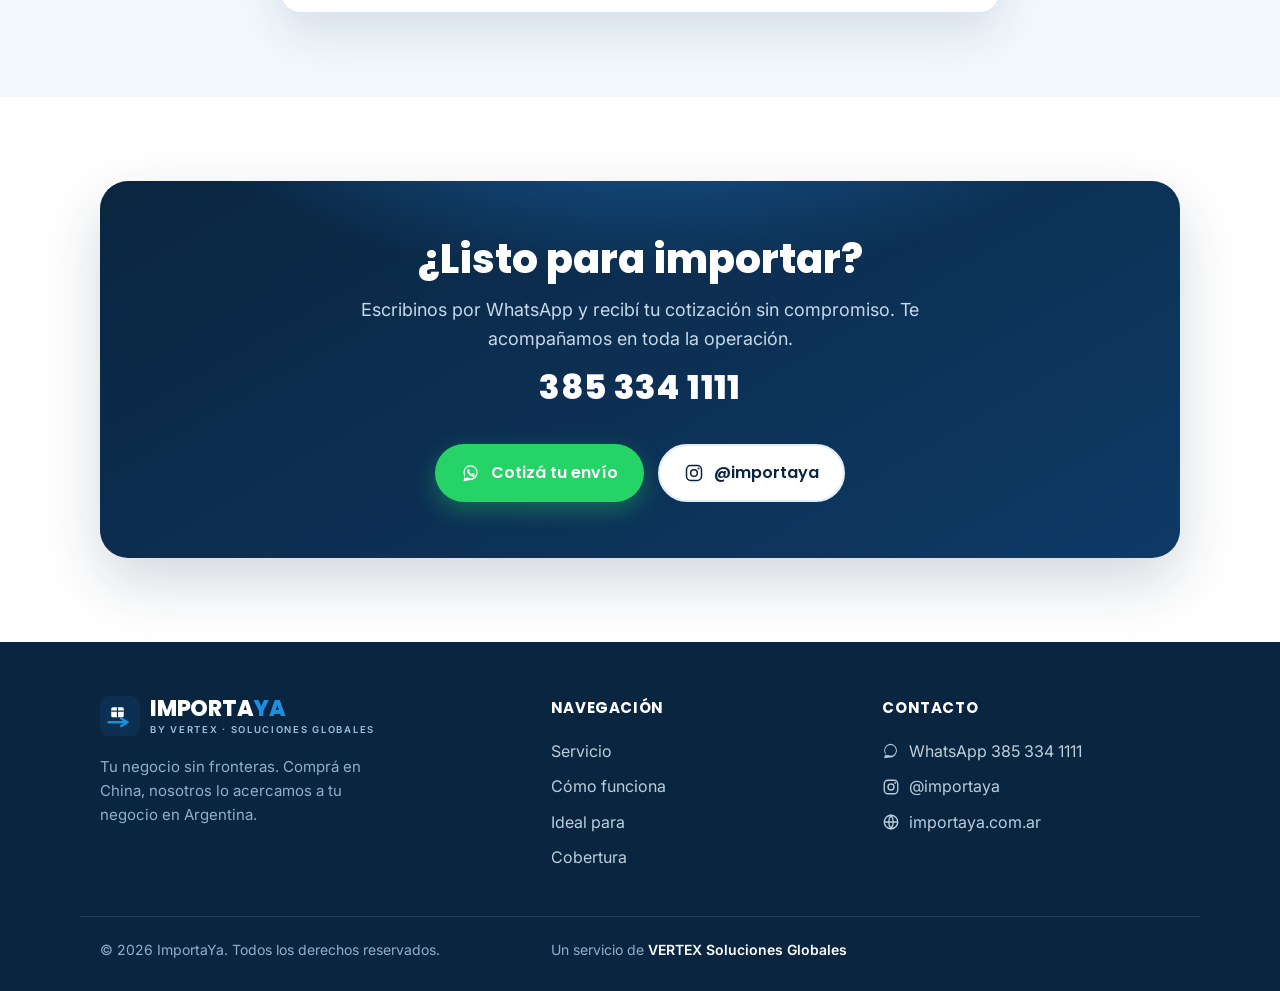
==== commit bede9e5a: "fix(hero): validar medidas tipográficas" ====
--- a/index.html
+++ b/index.html
@@ -100,11 +100,11 @@
             <rect x="64" y="54" width="48" height="48" rx="14" fill="#1e8fe0"/>
             <path d="m76 72 12-7 12 7v14l-12 7-12-7Z" fill="none" stroke="#fff" stroke-width="2" stroke-linejoin="round"/>
             <path d="m76 72 12 7 12-7M88 79v14M82 69l12 7" fill="none" stroke="#fff" stroke-width="2" stroke-linejoin="round"/>
-            <text x="126" y="73" fill="#0a2540" font-family="Poppins,sans-serif" font-size="16" font-weight="700">Importación puerta a puerta</text>
+            <text x="126" y="73" fill="#0a2540" font-family="Poppins,sans-serif" font-size="16" font-weight="700">Importación a tu negocio</text>
             <text x="126" y="94" fill="#5a7186" font-family="Inter,sans-serif" font-size="14">Nos ocupamos de todo</text>
-            <rect x="350" y="56" width="106" height="32" rx="16" fill="#dcecfa"/>
-            <circle cx="365" cy="72" r="4" fill="#1e8fe0"/>
-            <text x="376" y="77" fill="#1573bd" font-family="Inter,sans-serif" font-size="14" font-weight="700">EN CAMINO</text>
+            <rect x="342" y="56" width="114" height="32" rx="16" fill="#dcecfa"/>
+            <circle cx="352" cy="72" r="4" fill="#1e8fe0"/>
+            <text x="364" y="77" fill="#1573bd" font-family="Inter,sans-serif" font-size="14" font-weight="700">EN CAMINO</text>
             <path d="M64 118h392" stroke="#e2ecf5"/>
             <rect x="64" y="136" width="392" height="78" rx="16" fill="#fff" stroke="#e2ecf5"/>
             <circle cx="90" cy="164" r="7" fill="#e23b32"/>
@@ -131,9 +131,9 @@
             <circle cx="81" cy="371" r="4" fill="#1e8fe0"/>
             <text x="108" y="368" fill="#0a2540" font-family="Inter,sans-serif" font-size="14" font-weight="700">En camino por courier</text>
             <text x="108" y="385" fill="#1573bd" font-family="Inter,sans-serif" font-size="14" font-weight="600">Próxima parada: la puerta de tu negocio</text>
-            <rect x="292" y="394" width="164" height="30" rx="15" fill="#e9f8ef"/>
-            <path d="m305 409 3 3 6-7" fill="none" stroke="#1da851" stroke-width="1.8" stroke-linecap="round" stroke-linejoin="round"/>
-            <text x="320" y="413" fill="#1da851" font-family="Inter,sans-serif" font-size="14" font-weight="600">Cobertura nacional</text>
+            <rect x="290" y="394" width="166" height="30" rx="15" fill="#e9f8ef"/>
+            <path d="m303 409 3 3 6-7" fill="none" stroke="#1da851" stroke-width="1.8" stroke-linecap="round" stroke-linejoin="round"/>
+            <text x="318" y="413" fill="#1da851" font-family="Inter,sans-serif" font-size="14" font-weight="600">Cobertura nacional</text>
           </svg>
         </div>
       </div>
